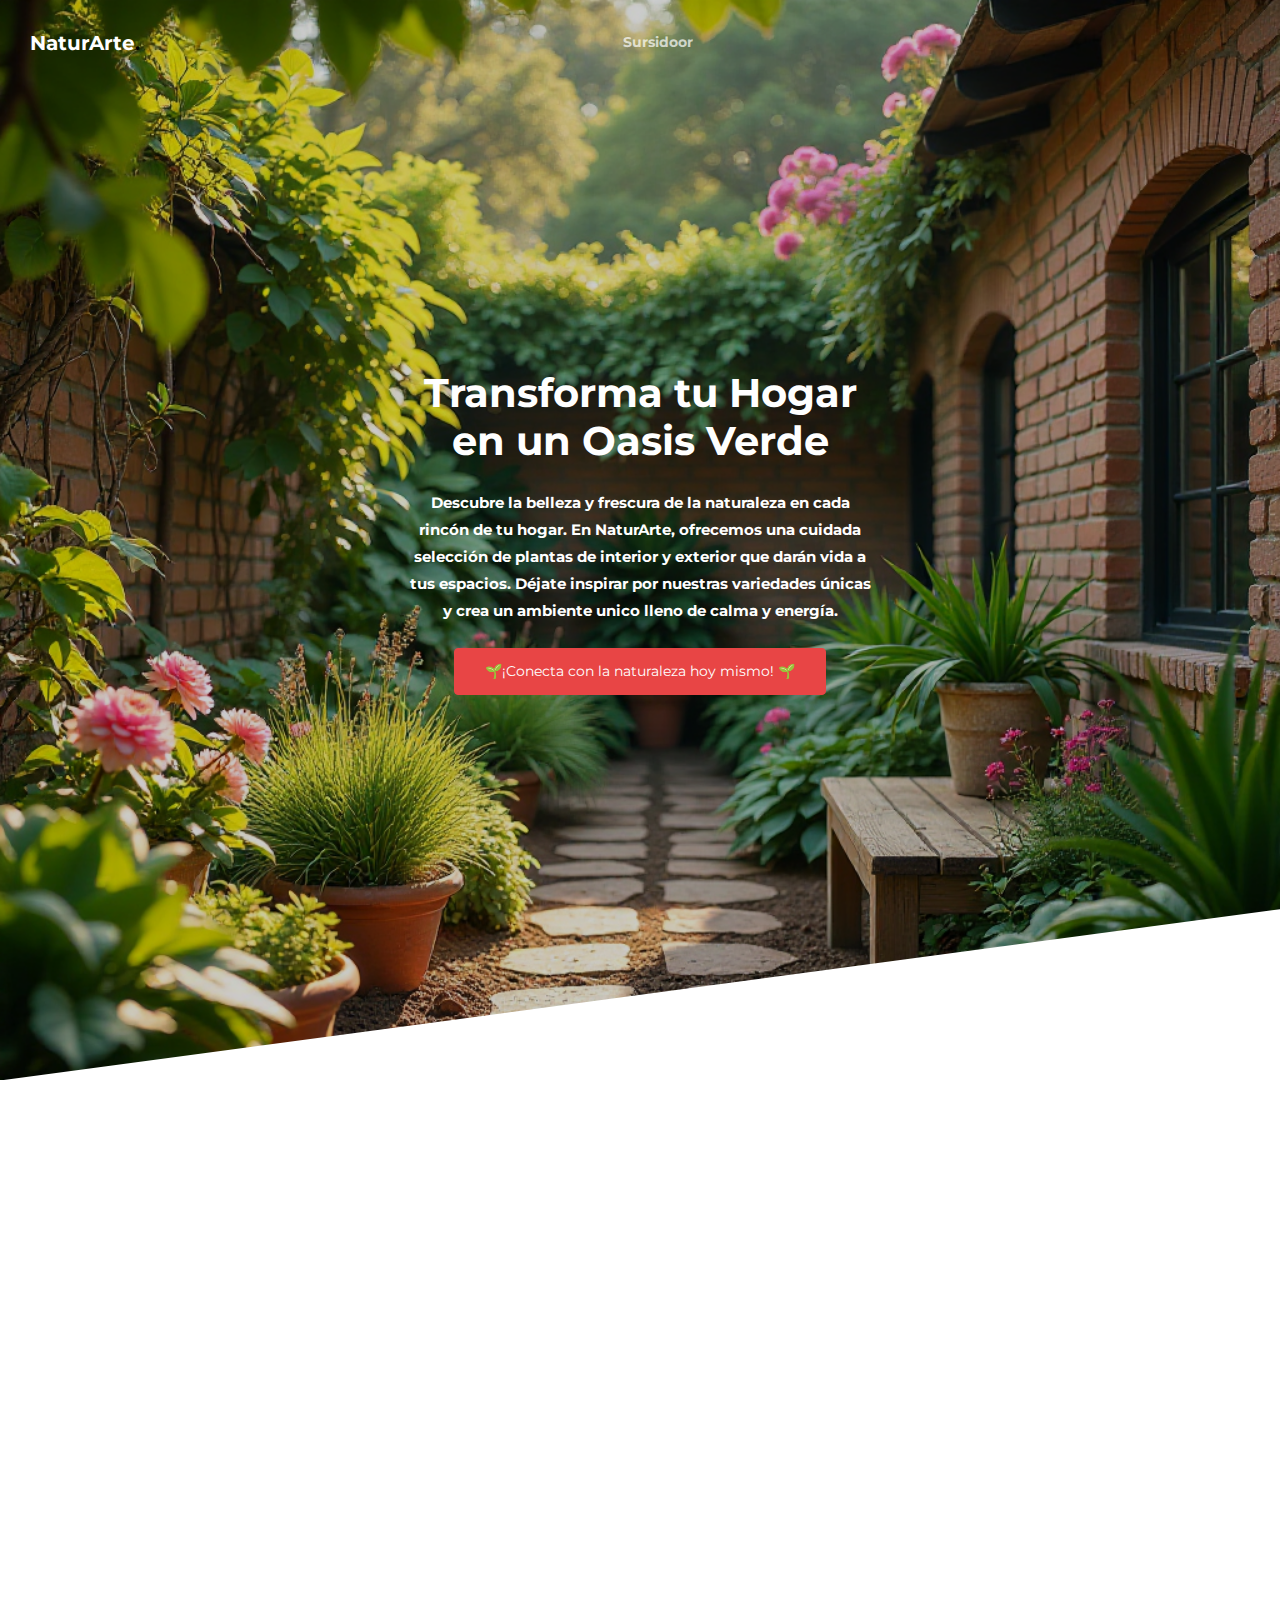
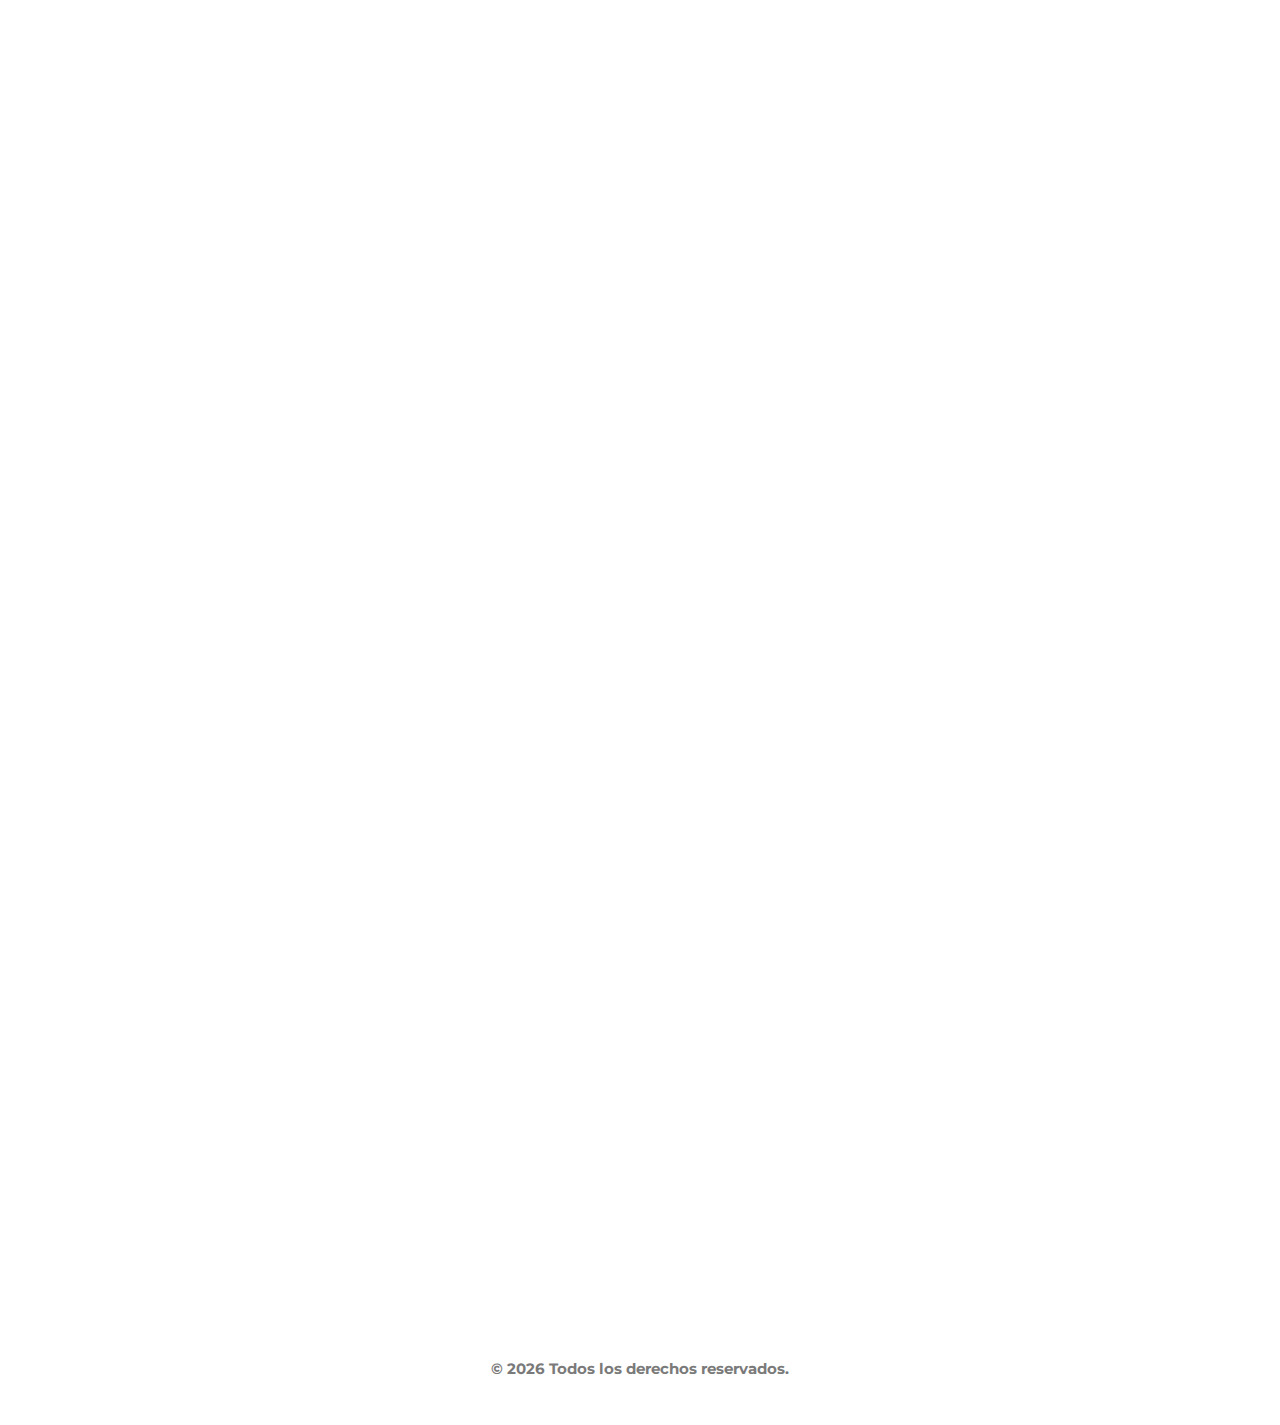
==== CreacionesVivi.html @ d924d2be "NSK" ====
<!-- /*
* Template Name: Append
* Template Author: Untree.co
* Tempalte URI: https://untree.co/
* License: https://creativecommons.org/licenses/by/3.0/
*/ -->
<!doctype html>
<html lang="en">
<head>
  <meta charset="utf-8">
  <meta name="viewport" content="width=device-width, initial-scale=1, shrink-to-fit=no">
  <meta name="author" content="Untree.co">
  <link rel="shortcut icon" href="favicon.png">

  <meta name="description" content="" />
  <meta name="keywords" content="bootstrap, bootstrap4" />


  <link href="https://fonts.googleapis.com/css2?family=Montserrat:wght@300;400;700&display=swap" rel="stylesheet">
  
  <link rel="stylesheet" href="css/bootstrap.min.css">
  <link rel="stylesheet" href="css/owl.carousel.min.css">
  <link rel="stylesheet" href="css/owl.theme.default.min.css">
  <link rel="stylesheet" href="fonts/icomoon/style.css">
  <link rel="stylesheet" href="fonts/feather/style.css">
  <link rel="stylesheet" href="fonts/flaticon/font/flaticon.css">
  <link rel="stylesheet" href="css/jquery.fancybox.min.css">
  <link rel="stylesheet" href="css/aos.css">
  <link rel="stylesheet" href="css/style.css">

  <title>NaturArte</title>
</head>
<body>


    <div class="site-mobile-menu site-navbar-target">
      <div class="site-mobile-menu-header">
        <div class="site-mobile-menu-close">
          <span class="icofont-close js-menu-toggle"></span>
        </div>
      </div>
      <div class="site-mobile-menu-body"></div>
    </div>
    
    <div class="container">


      <nav class="site-nav">
        <div class="logo">
          <a href="index.html" class="text-white">NaturArte<span class="text-black">.</span></a>
        </div>
        <div class="row align-items-center">
          
          
          <div class="col-12 col-sm-12 col-lg-12 site-navigation text-center">
            <ul class="js-clone-nav d-none d-lg-inline-block text-left site-menu">
              <li><a href="index.html">Sursidoor</a></li>
              <li class="has-children">
                
                
              </li>
              
              
            </ul>

            

            <a href="#" class="burger light ml-auto site-menu-toggle js-menu-toggle d-block d-lg-none" data-toggle="collapse" data-target="#main-navbar">
              <span></span>
            </a>

          </div>

        </div>  
      </nav> <!-- END nav -->

    </div> <!-- END container -->


    <div class="hero-slant overlay" data-stellar-background-ratio="0.5" style="background-image: url('/images/imgNA/02-jardin-exterior.png')">

      <div class="container">
        <div class="row align-items-center justify-content-center">
          <div class="col-lg-7 intro text-center">
            <h1 class="text-white font-weight-bold mb-4" data-aos="fade-up" data-aos-delay="0">Transforma tu Hogar en un Oasis Verde</h1>
            <p class="text-white mb-4" data-aos="fade-up" data-aos-delay="100">Descubre la belleza y frescura de la naturaleza en cada rincón de tu hogar. En NaturArte, ofrecemos una
            cuidada selección de plantas de interior y exterior que darán vida a tus espacios. Déjate inspirar por nuestras
            variedades únicas y crea un ambiente unico lleno de calma y energía.
            
              </p>
            <p data-aos="fade-up" data-aos-delay="200"><a href="./formulario.html" class="btn btn-primary">🌱¡Conecta con la naturaleza hoy mismo! 🌱</a></p>
            
          
          </div>
          
          
        </div>

        
      </div>

      <div class="slant" style="background-image: url('images/slant.svg');"></div>
    </div>

    <div class="site-section" id="portfolio-section">
      <div class="container">

        <div class="filters" data-aos="fade-up" data-aos-delay="100">
          <ul>
            <li class="active" data-filter="*">Todo</li>
            <li data-filter=".packaging">Elegancia Serena</li>
            <li data-filter=".mockup">Tropical Moderno</li>
            <li data-filter=".typography">Paraíso</li>
            <li data-filter=".photography">Oasis de Ensueño</li>
          </ul>
        </div>

        <div class="filters-content mb-5" data-aos="fade-up" data-aos-delay="200">
          <div class="row grid">
            <div class="isotope-card col-sm-4 all mockup">
              <a href="/images/imgNA/07-balcon.png" data-fancybox="gal">
                <img src="/images/imgNA/07-balcon.png" alt="Image" class="img-fluid">
                <div class="contents">
                  <h3>Disfruta de las vistas</h3>
                  <div class="cat"></div>
                </div>
              </a>
            </div>

            <div class="isotope-card col-sm-4 all mockup">
              <a href="/images/imgNA/08-balcon.png" data-fancybox="gal">
                <img src="/images/imgNA/08-balcon.png" alt="Image" class="img-fluid">
                <div class="contents">
                  <h3>Dale un toque diferente a tu fachada</h3>
                  <div class="cat"></div>
                </div>
              </a>
            </div>
            <div class="isotope-card col-sm-4 all mockup">
              <a href="/images/imgNA/08-balcon.png" data-fancybox="gal">
                <img src="/images/imgNA/04-balcon.png" alt="Image" class="img-fluid">
                <div class="contents">
                  <h3>NaturArte</h3>
                  <div class="cat">Mejora tus vistas</div>
                </div>
              </a>
            </div>
            <div class="isotope-card col-sm-4 all typography">
              <a href="/images/imgNA/10-balcon.png" data-fancybox="gal">
                <img src="/images/imgNA/09-cocina.png" alt="Image" class="img-fluid">
                <div class="contents">
                  <h3>House Design</h3>
                  <div class="cat">Paraíso</div>
                </div>
              </a>

            </div>                            
            <div class="isotope-card col-sm-4 all mockup">
              <a href="/images/imgNA/01-jardin-interior.PNG" data-fancybox="gal">
                <img src="/images/imgNA/01-jardin-interior.PNG" alt="Image" class="img-fluid">
                <div class="contents">
                  <h3>Vida y Armonia</h3>
                  <div class="cat">Tropical Moderno</div>
                </div>
              </a>
            </div>
            <div class="isotope-card col-sm-4 all packaging">
              <a href="/images/imgNA/05-baño.png" data-fancybox="gal">
                <img src="/images/imgNA/05-baño.png" alt="Image" class="img-fluid">
                <div class="contents">
                  <h3>Elegancia Serena</h3>
                  <div class="cat">Vida y Armonia</div>
                </div>
              </a>
            </div>
            <div class="isotope-card col-sm-4 all typography">
              <a href="/images/imgNA/06-baño.png" data-fancybox="gal">
                <img src="/images/imgNA/06-baño.png" alt="Image" class="img-fluid">
                <div class="contents">
                  <h3>Elegancia Serena</h3>
                  <div class="cat">Naturaleza y Energia</div>
                </div>
              </a>
            </div>
            <div class="isotope-card col-sm-4 all photography">
              <a href="/images/imgNA/jardin.png" data-fancybox="gal">
                <img src="/images/imgNA/jardin.png" alt="Image" class="img-fluid">
                <div class="contents">
                  <h3>House Design</h3>
                  <div class="cat">Oasis de Ensueño</div>
                </div>
              </a>
            </div>
            <div class="isotope-card col-sm-4 all photography">
              <a href="/images/imgNA/02-jardin-exterior.png" data-fancybox="gal">
                <img src="/images/imgNA/02-jardin-exterior.png" alt="Image" class="img-fluid">
                <div class="contents">
                  <h3>House Design</h3>
                  <div class="cat">Oasis de Ensueño</div>
                </div>
              </a>

            </div>

            <div class="isotope-card col-sm-4 all photography">
              <a href="/images/imgNA/03-jardin-exterior.png" data-fancybox="gal">
                <img src="/images/imgNA/03-jardin-exterior.png" alt="Image" class="img-fluid">
                <div class="contents">
                  <h3>House Design</h3>
                  <div class="cat">Oasis de Ensueño</div>
                </div>
              </a>

            </div>
            <div class="isotope-card col-sm-4 all photography">
              <a href="/images/imgNA/10-balcon.png" data-fancybox="gal">
                <img src="/images/imgNA/10-balcon.png" alt="Image" class="img-fluid">
                <div class="contents">
                  <h3>House Design</h3>
                  <div class="cat">Oasis de Ensueño</div>
                </div>
              </a>

            </div>

          </div>
        </div>
      </div>
    </div>
    <!-- .untrtee_co-section -->
        

    
    
<div class="row justify-content-center text-center copyright">
  <div class="col-md-8">
    <p>&copy;
      <script>document.write(new Date().getFullYear());</script> Todos los derechos reservados.
    </p>
    <br>
  </div>
</div>

</div>
</div>
</div>


<div id="overlayer"></div>
<div class="loader">
  <div class="spinner-border" role="status">
    <span class="sr-only">SURSIDOOR</span>
  </div>
</div>

<script src="js/jquery-3.5.1.min.js"></script>
<script src="js/jquery-migrate-3.0.0.min.js"></script>
<script src="js/popper.min.js"></script>
<script src="js/bootstrap.min.js"></script>
<script src="js/owl.carousel.min.js"></script>
<script src="js/aos.js"></script>
<script src="js/imagesloaded.pkgd.js"></script>
<script src="js/isotope.pkgd.min.js"></script>
<script src="js/jquery.animateNumber.min.js"></script>
<script src="js/jquery.stellar.min.js"></script>
<script src="js/jquery.waypoints.min.js"></script>
<script src="js/jquery.fancybox.min.js"></script>
<script src="js/custom.js"></script>


</body>

</html>
---- fonts/icomoon/style.css ----
@font-face {
  font-family: 'icomoon';
  src:  url('fonts/icomoon.eot?10si43');
  src:  url('fonts/icomoon.eot?10si43#iefix') format('embedded-opentype'),
    url('fonts/icomoon.ttf?10si43') format('truetype'),
    url('fonts/icomoon.woff?10si43') format('woff'),
    url('fonts/icomoon.svg?10si43#icomoon') format('svg');
  font-weight: normal;
  font-style: normal;
}

[class^="icon-"], [class*=" icon-"] {
  /* use !important to prevent issues with browser extensions that change fonts */
  font-family: 'icomoon' !important;
  speak: none;
  font-style: normal;
  font-weight: normal;
  font-variant: normal;
  text-transform: none;
  line-height: 1;

  /* Better Font Rendering =========== */
  -webkit-font-smoothing: antialiased;
  -moz-osx-font-smoothing: grayscale;
}

.icon-asterisk:before {
  content: "\f069";
}
.icon-plus:before {
  content: "\f067";
}
.icon-question:before {
  content: "\f128";
}
.icon-minus:before {
  content: "\f068";
}
.icon-glass:before {
  content: "\f000";
}
.icon-music:before {
  content: "\f001";
}
.icon-search:before {
  content: "\f002";
}
.icon-envelope-o:before {
  content: "\f003";
}
.icon-heart:before {
  content: "\f004";
}
.icon-star:before {
  content: "\f005";
}
.icon-star-o:before {
  content: "\f006";
}
.icon-user:before {
  content: "\f007";
}
.icon-film:before {
  content: "\f008";
}
.icon-th-large:before {
  content: "\f009";
}
.icon-th:before {
  content: "\f00a";
}
.icon-th-list:before {
  content: "\f00b";
}
.icon-check:before {
  content: "\f00c";
}
.icon-close:before {
  content: "\f00d";
}
.icon-remove:before {
  content: "\f00d";
}
.icon-times:before {
  content: "\f00d";
}
.icon-search-plus:before {
  content: "\f00e";
}
.icon-search-minus:before {
  content: "\f010";
}
.icon-power-off:before {
  content: "\f011";
}
.icon-signal:before {
  content: "\f012";
}
.icon-cog:before {
  content: "\f013";
}
.icon-gear:before {
  content: "\f013";
}
.icon-trash-o:before {
  content: "\f014";
}
.icon-home:before {
  content: "\f015";
}
.icon-file-o:before {
  content: "\f016";
}
.icon-clock-o:before {
  content: "\f017";
}
.icon-road:before {
  content: "\f018";
}
.icon-download:before {
  content: "\f019";
}
.icon-arrow-circle-o-down:before {
  content: "\f01a";
}
.icon-arrow-circle-o-up:before {
  content: "\f01b";
}
.icon-inbox:before {
  content: "\f01c";
}
.icon-play-circle-o:before {
  content: "\f01d";
}
.icon-repeat:before {
  content: "\f01e";
}
.icon-rotate-right:before {
  content: "\f01e";
}
.icon-refresh:before {
  content: "\f021";
}
.icon-list-alt:before {
  content: "\f022";
}
.icon-lock:before {
  content: "\f023";
}
.icon-flag:before {
  content: "\f024";
}
.icon-headphones:before {
  content: "\f025";
}
.icon-volume-off:before {
  content: "\f026";
}
.icon-volume-down:before {
  content: "\f027";
}
.icon-volume-up:before {
  content: "\f028";
}
.icon-qrcode:before {
  content: "\f029";
}
.icon-barcode:before {
  content: "\f02a";
}
.icon-tag:before {
  content: "\f02b";
}
.icon-tags:before {
  content: "\f02c";
}
.icon-book:before {
  content: "\f02d";
}
.icon-bookmark:before {
  content: "\f02e";
}
.icon-print:before {
  content: "\f02f";
}
.icon-camera:before {
  content: "\f030";
}
.icon-font:before {
  content: "\f031";
}
.icon-bold:before {
  content: "\f032";
}
.icon-italic:before {
  content: "\f033";
}
.icon-text-height:before {
  content: "\f034";
}
.icon-text-width:before {
  content: "\f035";
}
.icon-align-left:before {
  content: "\f036";
}
.icon-align-center:before {
  content: "\f037";
}
.icon-align-right:before {
  content: "\f038";
}
.icon-align-justify:before {
  content: "\f039";
}
.icon-list:before {
  content: "\f03a";
}
.icon-dedent:before {
  content: "\f03b";
}
.icon-outdent:before {
  content: "\f03b";
}
.icon-indent:before {
  content: "\f03c";
}
.icon-video-camera:before {
  content: "\f03d";
}
.icon-image:before {
  content: "\f03e";
}
.icon-photo:before {
  content: "\f03e";
}
.icon-picture-o:before {
  content: "\f03e";
}
.icon-pencil:before {
  content: "\f040";
}
.icon-map-marker:before {
  content: "\f041";
}
.icon-adjust:before {
  content: "\f042";
}
.icon-tint:before {
  content: "\f043";
}
.icon-edit:before {
  content: "\f044";
}
.icon-pencil-square-o:before {
  content: "\f044";
}
.icon-share-square-o:before {
  content: "\f045";
}
.icon-check-square-o:before {
  content: "\f046";
}
.icon-arrows:before {
  content: "\f047";
}
.icon-step-backward:before {
  content: "\f048";
}
.icon-fast-backward:before {
  content: "\f049";
}
.icon-backward:before {
  content: "\f04a";
}
.icon-play:before {
  content: "\f04b";
}
.icon-pause:before {
  content: "\f04c";
}
.icon-stop:before {
  content: "\f04d";
}
.icon-forward:before {
  content: "\f04e";
}
.icon-fast-forward:before {
  content: "\f050";
}
.icon-step-forward:before {
  content: "\f051";
}
.icon-eject:before {
  content: "\f052";
}
.icon-chevron-left:before {
  content: "\f053";
}
.icon-chevron-right:before {
  content: "\f054";
}
.icon-plus-circle:before {
  content: "\f055";
}
.icon-minus-circle:before {
  content: "\f056";
}
.icon-times-circle:before {
  content: "\f057";
}
.icon-check-circle:before {
  content: "\f058";
}
.icon-question-circle:before {
  content: "\f059";
}
.icon-info-circle:before {
  content: "\f05a";
}
.icon-crosshairs:before {
  content: "\f05b";
}
.icon-times-circle-o:before {
  content: "\f05c";
}
.icon-check-circle-o:before {
  content: "\f05d";
}
.icon-ban:before {
  content: "\f05e";
}
.icon-arrow-left:before {
  content: "\f060";
}
.icon-arrow-right:before {
  content: "\f061";
}
.icon-arrow-up:before {
  content: "\f062";
}
.icon-arrow-down:before {
  content: "\f063";
}
.icon-mail-forward:before {
  content: "\f064";
}
.icon-share:before {
  content: "\f064";
}
.icon-expand:before {
  content: "\f065";
}
.icon-compress:before {
  content: "\f066";
}
.icon-exclamation-circle:before {
  content: "\f06a";
}
.icon-gift:before {
  content: "\f06b";
}
.icon-leaf:before {
  content: "\f06c";
}
.icon-fire:before {
  content: "\f06d";
}
.icon-eye:before {
  content: "\f06e";
}
.icon-eye-slash:before {
  content: "\f070";
}
.icon-exclamation-triangle:before {
  content: "\f071";
}
.icon-warning:before {
  content: "\f071";
}
.icon-plane:before {
  content: "\f072";
}
.icon-calendar:before {
  content: "\f073";
}
.icon-random:before {
  content: "\f074";
}
.icon-comment:before {
  content: "\f075";
}
.icon-magnet:before {
  content: "\f076";
}
.icon-chevron-up:before {
  content: "\f077";
}
.icon-chevron-down:before {
  content: "\f078";
}
.icon-retweet:before {
  content: "\f079";
}
.icon-shopping-cart:before {
  content: "\f07a";
}
.icon-folder:before {
  content: "\f07b";
}
.icon-folder-open:before {
  content: "\f07c";
}
.icon-arrows-v:before {
  content: "\f07d";
}
.icon-arrows-h:before {
  content: "\f07e";
}
.icon-bar-chart:before {
  content: "\f080";
}
.icon-bar-chart-o:before {
  content: "\f080";
}
.icon-twitter-square:before {
  content: "\f081";
}
.icon-facebook-square:before {
  content: "\f082";
}
.icon-camera-retro:before {
  content: "\f083";
}
.icon-key:before {
  content: "\f084";
}
.icon-cogs:before {
  content: "\f085";
}
.icon-gears:before {
  content: "\f085";
}
.icon-comments:before {
  content: "\f086";
}
.icon-thumbs-o-up:before {
  content: "\f087";
}
.icon-thumbs-o-down:before {
  content: "\f088";
}
.icon-star-half:before {
  content: "\f089";
}
.icon-heart-o:before {
  content: "\f08a";
}
.icon-sign-out:before {
  content: "\f08b";
}
.icon-linkedin-square:before {
  content: "\f08c";
}
.icon-thumb-tack:before {
  content: "\f08d";
}
.icon-external-link:before {
  content: "\f08e";
}
.icon-sign-in:before {
  content: "\f090";
}
.icon-trophy:before {
  content: "\f091";
}
.icon-github-square:before {
  content: "\f092";
}
.icon-upload:before {
  content: "\f093";
}
.icon-lemon-o:before {
  content: "\f094";
}
.icon-phone:before {
  content: "\f095";
}
.icon-square-o:before {
  content: "\f096";
}
.icon-bookmark-o:before {
  content: "\f097";
}
.icon-phone-square:before {
  content: "\f098";
}
.icon-twitter:before {
  content: "\f099";
}
.icon-facebook:before {
  content: "\f09a";
}
.icon-facebook-f:before {
  content: "\f09a";
}
.icon-github:before {
  content: "\f09b";
}
.icon-unlock:before {
  content: "\f09c";
}
.icon-credit-card:before {
  content: "\f09d";
}
.icon-feed:before {
  content: "\f09e";
}
.icon-rss:before {
  content: "\f09e";
}
.icon-hdd-o:before {
  content: "\f0a0";
}
.icon-bullhorn:before {
  content: "\f0a1";
}
.icon-bell-o:before {
  content: "\f0a2";
}
.icon-certificate:before {
  content: "\f0a3";
}
.icon-hand-o-right:before {
  content: "\f0a4";
}
.icon-hand-o-left:before {
  content: "\f0a5";
}
.icon-hand-o-up:before {
  content: "\f0a6";
}
.icon-hand-o-down:before {
  content: "\f0a7";
}
.icon-arrow-circle-left:before {
  content: "\f0a8";
}
.icon-arrow-circle-right:before {
  content: "\f0a9";
}
.icon-arrow-circle-up:before {
  content: "\f0aa";
}
.icon-arrow-circle-down:before {
  content: "\f0ab";
}
.icon-globe:before {
  content: "\f0ac";
}
.icon-wrench:before {
  content: "\f0ad";
}
.icon-tasks:before {
  content: "\f0ae";
}
.icon-filter:before {
  content: "\f0b0";
}
.icon-briefcase:before {
  content: "\f0b1";
}
.icon-arrows-alt:before {
  content: "\f0b2";
}
.icon-group:before {
  content: "\f0c0";
}
.icon-users:before {
  content: "\f0c0";
}
.icon-chain:before {
  content: "\f0c1";
}
.icon-link:before {
  content: "\f0c1";
}
.icon-cloud:before {
  content: "\f0c2";
}
.icon-flask:before {
  content: "\f0c3";
}
.icon-cut:before {
  content: "\f0c4";
}
.icon-scissors:before {
  content: "\f0c4";
}
.icon-copy:before {
  content: "\f0c5";
}
.icon-files-o:before {
  content: "\f0c5";
}
.icon-paperclip:before {
  content: "\f0c6";
}
.icon-floppy-o:before {
  content: "\f0c7";
}
.icon-save:before {
  content: "\f0c7";
}
.icon-square:before {
  content: "\f0c8";
}
.icon-bars:before {
  content: "\f0c9";
}
.icon-navicon:before {
  content: "\f0c9";
}
.icon-reorder:before {
  content: "\f0c9";
}
.icon-list-ul:before {
  content: "\f0ca";
}
.icon-list-ol:before {
  content: "\f0cb";
}
.icon-strikethrough:before {
  content: "\f0cc";
}
.icon-underline:before {
  content: "\f0cd";
}
.icon-table:before {
  content: "\f0ce";
}
.icon-magic:before {
  content: "\f0d0";
}
.icon-truck:before {
  content: "\f0d1";
}
.icon-pinterest:before {
  content: "\f0d2";
}
.icon-pinterest-square:before {
  content: "\f0d3";
}
.icon-google-plus-square:before {
  content: "\f0d4";
}
.icon-google-plus:before {
  content: "\f0d5";
}
.icon-money:before {
  content: "\f0d6";
}
.icon-caret-down:before {
  content: "\f0d7";
}
.icon-caret-up:before {
  content: "\f0d8";
}
.icon-caret-left:before {
  content: "\f0d9";
}
.icon-caret-right:before {
  content: "\f0da";
}
.icon-columns:before {
  content: "\f0db";
}
.icon-sort:before {
  content: "\f0dc";
}
.icon-unsorted:before {
  content: "\f0dc";
}
.icon-sort-desc:before {
  content: "\f0dd";
}
.icon-sort-down:before {
  content: "\f0dd";
}
.icon-sort-asc:before {
  content: "\f0de";
}
.icon-sort-up:before {
  content: "\f0de";
}
.icon-envelope:before {
  content: "\f0e0";
}
.icon-linkedin:before {
  content: "\f0e1";
}
.icon-rotate-left:before {
  content: "\f0e2";
}
.icon-undo:before {
  content: "\f0e2";
}
.icon-gavel:before {
  content: "\f0e3";
}
.icon-legal:before {
  content: "\f0e3";
}
.icon-dashboard:before {
  content: "\f0e4";
}
.icon-tachometer:before {
  content: "\f0e4";
}
.icon-comment-o:before {
  content: "\f0e5";
}
.icon-comments-o:before {
  content: "\f0e6";
}
.icon-bolt:before {
  content: "\f0e7";
}
.icon-flash:before {
  content: "\f0e7";
}
.icon-sitemap:before {
  content: "\f0e8";
}
.icon-umbrella:before {
  content: "\f0e9";
}
.icon-clipboard:before {
  content: "\f0ea";
}
.icon-paste:before {
  content: "\f0ea";
}
.icon-lightbulb-o:before {
  content: "\f0eb";
}
.icon-exchange:before {
  content: "\f0ec";
}
.icon-cloud-download:before {
  content: "\f0ed";
}
.icon-cloud-upload:before {
  content: "\f0ee";
}
.icon-user-md:before {
  content: "\f0f0";
}
.icon-stethoscope:before {
  content: "\f0f1";
}
.icon-suitcase:before {
  content: "\f0f2";
}
.icon-bell:before {
  content: "\f0f3";
}
.icon-coffee:before {
  content: "\f0f4";
}
.icon-cutlery:before {
  content: "\f0f5";
}
.icon-file-text-o:before {
  content: "\f0f6";
}
.icon-building-o:before {
  content: "\f0f7";
}
.icon-hospital-o:before {
  content: "\f0f8";
}
.icon-ambulance:before {
  content: "\f0f9";
}
.icon-medkit:before {
  content: "\f0fa";
}
.icon-fighter-jet:before {
  content: "\f0fb";
}
.icon-beer:before {
  content: "\f0fc";
}
.icon-h-square:before {
  content: "\f0fd";
}
.icon-plus-square:before {
  content: "\f0fe";
}
.icon-angle-double-left:before {
  content: "\f100";
}
.icon-angle-double-right:before {
  content: "\f101";
}
.icon-angle-double-up:before {
  content: "\f102";
}
.icon-angle-double-down:before {
  content: "\f103";
}
.icon-angle-left:before {
  content: "\f104";
}
.icon-angle-right:before {
  content: "\f105";
}
.icon-angle-up:before {
  content: "\f106";
}
.icon-angle-down:before {
  content: "\f107";
}
.icon-desktop:before {
  content: "\f108";
}
.icon-laptop:before {
  content: "\f109";
}
.icon-tablet:before {
  content: "\f10a";
}
.icon-mobile:before {
  content: "\f10b";
}
.icon-mobile-phone:before {
  content: "\f10b";
}
.icon-circle-o:before {
  content: "\f10c";
}
.icon-quote-left:before {
  content: "\f10d";
}
.icon-quote-right:before {
  content: "\f10e";
}
.icon-spinner:before {
  content: "\f110";
}
.icon-circle:before {
  content: "\f111";
}
.icon-mail-reply:before {
  content: "\f112";
}
.icon-reply:before {
  content: "\f112";
}
.icon-github-alt:before {
  content: "\f113";
}
.icon-folder-o:before {
  content: "\f114";
}
.icon-folder-open-o:before {
  content: "\f115";
}
.icon-smile-o:before {
  content: "\f118";
}
.icon-frown-o:before {
  content: "\f119";
}
.icon-meh-o:before {
  content: "\f11a";
}
.icon-gamepad:before {
  content: "\f11b";
}
.icon-keyboard-o:before {
  content: "\f11c";
}
.icon-flag-o:before {
  content: "\f11d";
}
.icon-flag-checkered:before {
  content: "\f11e";
}
.icon-terminal:before {
  content: "\f120";
}
.icon-code:before {
  content: "\f121";
}
.icon-mail-reply-all:before {
  content: "\f122";
}
.icon-reply-all:before {
  content: "\f122";
}
.icon-star-half-empty:before {
  content: "\f123";
}
.icon-star-half-full:before {
  content: "\f123";
}
.icon-star-half-o:before {
  content: "\f123";
}
.icon-location-arrow:before {
  content: "\f124";
}
.icon-crop:before {
  content: "\f125";
}
.icon-code-fork:before {
  content: "\f126";
}
.icon-chain-broken:before {
  content: "\f127";
}
.icon-unlink:before {
  content: "\f127";
}
.icon-info:before {
  content: "\f129";
}
.icon-exclamation:before {
  content: "\f12a";
}
.icon-superscript:before {
  content: "\f12b";
}
.icon-subscript:before {
  content: "\f12c";
}
.icon-eraser:before {
  content: "\f12d";
}
.icon-puzzle-piece:before {
  content: "\f12e";
}
.icon-microphone:before {
  content: "\f130";
}
.icon-microphone-slash:before {
  content: "\f131";
}
.icon-shield:before {
  content: "\f132";
}
.icon-calendar-o:before {
  content: "\f133";
}
.icon-fire-extinguisher:before {
  content: "\f134";
}
.icon-rocket:before {
  content: "\f135";
}
.icon-maxcdn:before {
  content: "\f136";
}
.icon-chevron-circle-left:before {
  content: "\f137";
}
.icon-chevron-circle-right:before {
  content: "\f138";
}
.icon-chevron-circle-up:before {
  content: "\f139";
}
.icon-chevron-circle-down:before {
  content: "\f13a";
}
.icon-html5:before {
  content: "\f13b";
}
.icon-css3:before {
  content: "\f13c";
}
.icon-anchor:before {
  content: "\f13d";
}
.icon-unlock-alt:before {
  content: "\f13e";
}
.icon-bullseye:before {
  content: "\f140";
}
.icon-ellipsis-h:before {
  content: "\f141";
}
.icon-ellipsis-v:before {
  content: "\f142";
}
.icon-rss-square:before {
  content: "\f143";
}
.icon-play-circle:before {
  content: "\f144";
}
.icon-ticket:before {
  content: "\f145";
}
.icon-minus-square:before {
  content: "\f146";
}
.icon-minus-square-o:before {
  content: "\f147";
}
.icon-level-up:before {
  content: "\f148";
}
.icon-level-down:before {
  content: "\f149";
}
.icon-check-square:before {
  content: "\f14a";
}
.icon-pencil-square:before {
  content: "\f14b";
}
.icon-external-link-square:before {
  content: "\f14c";
}
.icon-share-square:before {
  content: "\f14d";
}
.icon-compass:before {
  content: "\f14e";
}
.icon-caret-square-o-down:before {
  content: "\f150";
}
.icon-toggle-down:before {
  content: "\f150";
}
.icon-caret-square-o-up:before {
  content: "\f151";
}
.icon-toggle-up:before {
  content: "\f151";
}
.icon-caret-square-o-right:before {
  content: "\f152";
}
.icon-toggle-right:before {
  content: "\f152";
}
.icon-eur:before {
  content: "\f153";
}
.icon-euro:before {
  content: "\f153";
}
.icon-gbp:before {
  content: "\f154";
}
.icon-dollar:before {
  content: "\f155";
}
.icon-usd:before {
  content: "\f155";
}
.icon-inr:before {
  content: "\f156";
}
.icon-rupee:before {
  content: "\f156";
}
.icon-cny:before {
  content: "\f157";
}
.icon-jpy:before {
  content: "\f157";
}
.icon-rmb:before {
  content: "\f157";
}
.icon-yen:before {
  content: "\f157";
}
.icon-rouble:before {
  content: "\f158";
}
.icon-rub:before {
  content: "\f158";
}
.icon-ruble:before {
  content: "\f158";
}
.icon-krw:before {
  content: "\f159";
}
.icon-won:before {
  content: "\f159";
}
.icon-bitcoin:before {
  content: "\f15a";
}
.icon-btc:before {
  content: "\f15a";
}
.icon-file:before {
  content: "\f15b";
}
.icon-file-text:before {
  content: "\f15c";
}
.icon-sort-alpha-asc:before {
  content: "\f15d";
}
.icon-sort-alpha-desc:before {
  content: "\f15e";
}
.icon-sort-amount-asc:before {
  content: "\f160";
}
.icon-sort-amount-desc:before {
  content: "\f161";
}
.icon-sort-numeric-asc:before {
  content: "\f162";
}
.icon-sort-numeric-desc:before {
  content: "\f163";
}
.icon-thumbs-up:before {
  content: "\f164";
}
.icon-thumbs-down:before {
  content: "\f165";
}
.icon-youtube-square:before {
  content: "\f166";
}
.icon-youtube:before {
  content: "\f167";
}
.icon-xing:before {
  content: "\f168";
}
.icon-xing-square:before {
  content: "\f169";
}
.icon-youtube-play:before {
  content: "\f16a";
}
.icon-dropbox:before {
  content: "\f16b";
}
.icon-stack-overflow:before {
  content: "\f16c";
}
.icon-instagram:before {
  content: "\f16d";
}
.icon-flickr:before {
  content: "\f16e";
}
.icon-adn:before {
  content: "\f170";
}
.icon-bitbucket:before {
  content: "\f171";
}
.icon-bitbucket-square:before {
  content: "\f172";
}
.icon-tumblr:before {
  content: "\f173";
}
.icon-tumblr-square:before {
  content: "\f174";
}
.icon-long-arrow-down:before {
  content: "\f175";
}
.icon-long-arrow-up:before {
  content: "\f176";
}
.icon-long-arrow-left:before {
  content: "\f177";
}
.icon-long-arrow-right:before {
  content: "\f178";
}
.icon-apple:before {
  content: "\f179";
}
.icon-windows:before {
  content: "\f17a";
}
.icon-android:before {
  content: "\f17b";
}
.icon-linux:before {
  content: "\f17c";
}
.icon-dribbble:before {
  content: "\f17d";
}
.icon-skype:before {
  content: "\f17e";
}
.icon-foursquare:before {
  content: "\f180";
}
.icon-trello:before {
  content: "\f181";
}
.icon-female:before {
  content: "\f182";
}
.icon-male:before {
  content: "\f183";
}
.icon-gittip:before {
  content: "\f184";
}
.icon-gratipay:before {
  content: "\f184";
}
.icon-sun-o:before {
  content: "\f185";
}
.icon-moon-o:before {
  content: "\f186";
}
.icon-archive:before {
  content: "\f187";
}
.icon-bug:before {
  content: "\f188";
}
.icon-vk:before {
  content: "\f189";
}
.icon-weibo:before {
  content: "\f18a";
}
.icon-renren:before {
  content: "\f18b";
}
.icon-pagelines:before {
  content: "\f18c";
}
.icon-stack-exchange:before {
  content: "\f18d";
}
.icon-arrow-circle-o-right:before {
  content: "\f18e";
}
.icon-arrow-circle-o-left:before {
  content: "\f190";
}
.icon-caret-square-o-left:before {
  content: "\f191";
}
.icon-toggle-left:before {
  content: "\f191";
}
.icon-dot-circle-o:before {
  content: "\f192";
}
.icon-wheelchair:before {
  content: "\f193";
}
.icon-vimeo-square:before {
  content: "\f194";
}
.icon-try:before {
  content: "\f195";
}
.icon-turkish-lira:before {
  content: "\f195";
}
.icon-plus-square-o:before {
  content: "\f196";
}
.icon-space-shuttle:before {
  content: "\f197";
}
.icon-slack:before {
  content: "\f198";
}
.icon-envelope-square:before {
  content: "\f199";
}
.icon-wordpress:before {
  content: "\f19a";
}
.icon-openid:before {
  content: "\f19b";
}
.icon-bank:before {
  content: "\f19c";
}
.icon-institution:before {
  content: "\f19c";
}
.icon-university:before {
  content: "\f19c";
}
.icon-graduation-cap:before {
  content: "\f19d";
}
.icon-mortar-board:before {
  content: "\f19d";
}
.icon-yahoo:before {
  content: "\f19e";
}
.icon-google:before {
  content: "\f1a0";
}
.icon-reddit:before {
  content: "\f1a1";
}
.icon-reddit-square:before {
  content: "\f1a2";
}
.icon-stumbleupon-circle:before {
  content: "\f1a3";
}
.icon-stumbleupon:before {
  content: "\f1a4";
}
.icon-delicious:before {
  content: "\f1a5";
}
.icon-digg:before {
  content: "\f1a6";
}
.icon-pied-piper-pp:before {
  content: "\f1a7";
}
.icon-pied-piper-alt:before {
  content: "\f1a8";
}
.icon-drupal:before {
  content: "\f1a9";
}
.icon-joomla:before {
  content: "\f1aa";
}
.icon-language:before {
  content: "\f1ab";
}
.icon-fax:before {
  content: "\f1ac";
}
.icon-building:before {
  content: "\f1ad";
}
.icon-child:before {
  content: "\f1ae";
}
.icon-paw:before {
  content: "\f1b0";
}
.icon-spoon:before {
  content: "\f1b1";
}
.icon-cube:before {
  content: "\f1b2";
}
.icon-cubes:before {
  content: "\f1b3";
}
.icon-behance:before {
  content: "\f1b4";
}
.icon-behance-square:before {
  content: "\f1b5";
}
.icon-steam:before {
  content: "\f1b6";
}
.icon-steam-square:before {
  content: "\f1b7";
}
.icon-recycle:before {
  content: "\f1b8";
}
.icon-automobile:before {
  content: "\f1b9";
}
.icon-car:before {
  content: "\f1b9";
}
.icon-cab:before {
  content: "\f1ba";
}
.icon-taxi:before {
  content: "\f1ba";
}
.icon-tree:before {
  content: "\f1bb";
}
.icon-spotify:before {
  content: "\f1bc";
}
.icon-deviantart:before {
  content: "\f1bd";
}
.icon-soundcloud:before {
  content: "\f1be";
}
.icon-database:before {
  content: "\f1c0";
}
.icon-file-pdf-o:before {
  content: "\f1c1";
}
.icon-file-word-o:before {
  content: "\f1c2";
}
.icon-file-excel-o:before {
  content: "\f1c3";
}
.icon-file-powerpoint-o:before {
  content: "\f1c4";
}
.icon-file-image-o:before {
  content: "\f1c5";
}
.icon-file-photo-o:before {
  content: "\f1c5";
}
.icon-file-picture-o:before {
  content: "\f1c5";
}
.icon-file-archive-o:before {
  content: "\f1c6";
}
.icon-file-zip-o:before {
  content: "\f1c6";
}
.icon-file-audio-o:before {
  content: "\f1c7";
}
.icon-file-sound-o:before {
  content: "\f1c7";
}
.icon-file-movie-o:before {
  content: "\f1c8";
}
.icon-file-video-o:before {
  content: "\f1c8";
}
.icon-file-code-o:before {
  content: "\f1c9";
}
.icon-vine:before {
  content: "\f1ca";
}
.icon-codepen:before {
  content: "\f1cb";
}
.icon-jsfiddle:before {
  content: "\f1cc";
}
.icon-life-bouy:before {
  content: "\f1cd";
}
.icon-life-buoy:before {
  content: "\f1cd";
}
.icon-life-ring:before {
  content: "\f1cd";
}
.icon-life-saver:before {
  content: "\f1cd";
}
.icon-support:before {
  content: "\f1cd";
}
.icon-circle-o-notch:before {
  content: "\f1ce";
}
.icon-ra:before {
  content: "\f1d0";
}
.icon-rebel:before {
  content: "\f1d0";
}
.icon-resistance:before {
  content: "\f1d0";
}
.icon-empire:before {
  content: "\f1d1";
}
.icon-ge:before {
  content: "\f1d1";
}
.icon-git-square:before {
  content: "\f1d2";
}
.icon-git:before {
  content: "\f1d3";
}
.icon-hacker-news:before {
  content: "\f1d4";
}
.icon-y-combinator-square:before {
  content: "\f1d4";
}
.icon-yc-square:before {
  content: "\f1d4";
}
.icon-tencent-weibo:before {
  content: "\f1d5";
}
.icon-qq:before {
  content: "\f1d6";
}
.icon-wechat:before {
  content: "\f1d7";
}
.icon-weixin:before {
  content: "\f1d7";
}
.icon-paper-plane:before {
  content: "\f1d8";
}
.icon-send:before {
  content: "\f1d8";
}
.icon-paper-plane-o:before {
  content: "\f1d9";
}
.icon-send-o:before {
  content: "\f1d9";
}
.icon-history:before {
  content: "\f1da";
}
.icon-circle-thin:before {
  content: "\f1db";
}
.icon-header:before {
  content: "\f1dc";
}
.icon-paragraph:before {
  content: "\f1dd";
}
.icon-sliders:before {
  content: "\f1de";
}
.icon-share-alt:before {
  content: "\f1e0";
}
.icon-share-alt-square:before {
  content: "\f1e1";
}
.icon-bomb:before {
  content: "\f1e2";
}
.icon-futbol-o:before {
  content: "\f1e3";
}
.icon-soccer-ball-o:before {
  content: "\f1e3";
}
.icon-tty:before {
  content: "\f1e4";
}
.icon-binoculars:before {
  content: "\f1e5";
}
.icon-plug:before {
  content: "\f1e6";
}
.icon-slideshare:before {
  content: "\f1e7";
}
.icon-twitch:before {
  content: "\f1e8";
}
.icon-yelp:before {
  content: "\f1e9";
}
.icon-newspaper-o:before {
  content: "\f1ea";
}
.icon-wifi:before {
  content: "\f1eb";
}
.icon-calculator:before {
  content: "\f1ec";
}
.icon-paypal:before {
  content: "\f1ed";
}
.icon-google-wallet:before {
  content: "\f1ee";
}
.icon-cc-visa:before {
  content: "\f1f0";
}
.icon-cc-mastercard:before {
  content: "\f1f1";
}
.icon-cc-discover:before {
  content: "\f1f2";
}
.icon-cc-amex:before {
  content: "\f1f3";
}
.icon-cc-paypal:before {
  content: "\f1f4";
}
.icon-cc-stripe:before {
  content: "\f1f5";
}
.icon-bell-slash:before {
  content: "\f1f6";
}
.icon-bell-slash-o:before {
  content: "\f1f7";
}
.icon-trash:before {
  content: "\f1f8";
}
.icon-copyright:before {
  content: "\f1f9";
}
.icon-at:before {
  content: "\f1fa";
}
.icon-eyedropper:before {
  content: "\f1fb";
}
.icon-paint-brush:before {
  content: "\f1fc";
}
.icon-birthday-cake:before {
  content: "\f1fd";
}
.icon-area-chart:before {
  content: "\f1fe";
}
.icon-pie-chart:before {
  content: "\f200";
}
.icon-line-chart:before {
  content: "\f201";
}
.icon-lastfm:before {
  content: "\f202";
}
.icon-lastfm-square:before {
  content: "\f203";
}
.icon-toggle-off:before {
  content: "\f204";
}
.icon-toggle-on:before {
  content: "\f205";
}
.icon-bicycle:before {
  content: "\f206";
}
.icon-bus:before {
  content: "\f207";
}
.icon-ioxhost:before {
  content: "\f208";
}
.icon-angellist:before {
  content: "\f209";
}
.icon-cc:before {
  content: "\f20a";
}
.icon-ils:before {
  content: "\f20b";
}
.icon-shekel:before {
  content: "\f20b";
}
.icon-sheqel:before {
  content: "\f20b";
}
.icon-meanpath:before {
  content: "\f20c";
}
.icon-buysellads:before {
  content: "\f20d";
}
.icon-connectdevelop:before {
  content: "\f20e";
}
.icon-dashcube:before {
  content: "\f210";
}
.icon-forumbee:before {
  content: "\f211";
}
.icon-leanpub:before {
  content: "\f212";
}
.icon-sellsy:before {
  content: "\f213";
}
.icon-shirtsinbulk:before {
  content: "\f214";
}
.icon-simplybuilt:before {
  content: "\f215";
}
.icon-skyatlas:before {
  content: "\f216";
}
.icon-cart-plus:before {
  content: "\f217";
}
.icon-cart-arrow-down:before {
  content: "\f218";
}
.icon-diamond:before {
  content: "\f219";
}
.icon-ship:before {
  content: "\f21a";
}
.icon-user-secret:before {
  content: "\f21b";
}
.icon-motorcycle:before {
  content: "\f21c";
}
.icon-street-view:before {
  content: "\f21d";
}
.icon-heartbeat:before {
  content: "\f21e";
}
.icon-venus:before {
  content: "\f221";
}
.icon-mars:before {
  content: "\f222";
}
.icon-mercury:before {
  content: "\f223";
}
.icon-intersex:before {
  content: "\f224";
}
.icon-transgender:before {
  content: "\f224";
}
.icon-transgender-alt:before {
  content: "\f225";
}
.icon-venus-double:before {
  content: "\f226";
}
.icon-mars-double:before {
  content: "\f227";
}
.icon-venus-mars:before {
  content: "\f228";
}
.icon-mars-stroke:before {
  content: "\f229";
}
.icon-mars-stroke-v:before {
  content: "\f22a";
}
.icon-mars-stroke-h:before {
  content: "\f22b";
}
.icon-neuter:before {
  content: "\f22c";
}
.icon-genderless:before {
  content: "\f22d";
}
.icon-facebook-official:before {
  content: "\f230";
}
.icon-pinterest-p:before {
  content: "\f231";
}
.icon-whatsapp:before {
  content: "\f232";
}
.icon-server:before {
  content: "\f233";
}
.icon-user-plus:before {
  content: "\f234";
}
.icon-user-times:before {
  content: "\f235";
}
.icon-bed:before {
  content: "\f236";
}
.icon-hotel:before {
  content: "\f236";
}
.icon-viacoin:before {
  content: "\f237";
}
.icon-train:before {
  content: "\f238";
}
.icon-subway:before {
  content: "\f239";
}
.icon-medium:before {
  content: "\f23a";
}
.icon-y-combinator:before {
  content: "\f23b";
}
.icon-yc:before {
  content: "\f23b";
}
.icon-optin-monster:before {
  content: "\f23c";
}
.icon-opencart:before {
  content: "\f23d";
}
.icon-expeditedssl:before {
  content: "\f23e";
}
.icon-battery:before {
  content: "\f240";
}
.icon-battery-4:before {
  content: "\f240";
}
.icon-battery-full:before {
  content: "\f240";
}
.icon-battery-3:before {
  content: "\f241";
}
.icon-battery-three-quarters:before {
  content: "\f241";
}
.icon-battery-2:before {
  content: "\f242";
}
.icon-battery-half:before {
  content: "\f242";
}
.icon-battery-1:before {
  content: "\f243";
}
.icon-battery-quarter:before {
  content: "\f243";
}
.icon-battery-0:before {
  content: "\f244";
}
.icon-battery-empty:before {
  content: "\f244";
}
.icon-mouse-pointer:before {
  content: "\f245";
}
.icon-i-cursor:before {
  content: "\f246";
}
.icon-object-group:before {
  content: "\f247";
}
.icon-object-ungroup:before {
  content: "\f248";
}
.icon-sticky-note:before {
  content: "\f249";
}
.icon-sticky-note-o:before {
  content: "\f24a";
}
.icon-cc-jcb:before {
  content: "\f24b";
}
.icon-cc-diners-club:before {
  content: "\f24c";
}
.icon-clone:before {
  content: "\f24d";
}
.icon-balance-scale:before {
  content: "\f24e";
}
.icon-hourglass-o:before {
  content: "\f250";
}
.icon-hourglass-1:before {
  content: "\f251";
}
.icon-hourglass-start:before {
  content: "\f251";
}
.icon-hourglass-2:before {
  content: "\f252";
}
.icon-hourglass-half:before {
  content: "\f252";
}
.icon-hourglass-3:before {
  content: "\f253";
}
.icon-hourglass-end:before {
  content: "\f253";
}
.icon-hourglass:before {
  content: "\f254";
}
.icon-hand-grab-o:before {
  content: "\f255";
}
.icon-hand-rock-o:before {
  content: "\f255";
}
.icon-hand-paper-o:before {
  content: "\f256";
}
.icon-hand-stop-o:before {
  content: "\f256";
}
.icon-hand-scissors-o:before {
  content: "\f257";
}
.icon-hand-lizard-o:before {
  content: "\f258";
}
.icon-hand-spock-o:before {
  content: "\f259";
}
.icon-hand-pointer-o:before {
  content: "\f25a";
}
.icon-hand-peace-o:before {
  content: "\f25b";
}
.icon-trademark:before {
  content: "\f25c";
}
.icon-registered:before {
  content: "\f25d";
}
.icon-creative-commons:before {
  content: "\f25e";
}
.icon-gg:before {
  content: "\f260";
}
.icon-gg-circle:before {
  content: "\f261";
}
.icon-tripadvisor:before {
  content: "\f262";
}
.icon-odnoklassniki:before {
  content: "\f263";
}
.icon-odnoklassniki-square:before {
  content: "\f264";
}
.icon-get-pocket:before {
  content: "\f265";
}
.icon-wikipedia-w:before {
  content: "\f266";
}
.icon-safari:before {
  content: "\f267";
}
.icon-chrome:before {
  content: "\f268";
}
.icon-firefox:before {
  content: "\f269";
}
.icon-opera:before {
  content: "\f26a";
}
.icon-internet-explorer:before {
  content: "\f26b";
}
.icon-television:before {
  content: "\f26c";
}
.icon-tv:before {
  content: "\f26c";
}
.icon-contao:before {
  content: "\f26d";
}
.icon-500px:before {
  content: "\f26e";
}
.icon-amazon:before {
  content: "\f270";
}
.icon-calendar-plus-o:before {
  content: "\f271";
}
.icon-calendar-minus-o:before {
  content: "\f272";
}
.icon-calendar-times-o:before {
  content: "\f273";
}
.icon-calendar-check-o:before {
  content: "\f274";
}
.icon-industry:before {
  content: "\f275";
}
.icon-map-pin:before {
  content: "\f276";
}
.icon-map-signs:before {
  content: "\f277";
}
.icon-map-o:before {
  content: "\f278";
}
.icon-map:before {
  content: "\f279";
}
.icon-commenting:before {
  content: "\f27a";
}
.icon-commenting-o:before {
  content: "\f27b";
}
.icon-houzz:before {
  content: "\f27c";
}
.icon-vimeo:before {
  content: "\f27d";
}
.icon-black-tie:before {
  content: "\f27e";
}
.icon-fonticons:before {
  content: "\f280";
}
.icon-reddit-alien:before {
  content: "\f281";
}
.icon-edge:before {
  content: "\f282";
}
.icon-credit-card-alt:before {
  content: "\f283";
}
.icon-codiepie:before {
  content: "\f284";
}
.icon-modx:before {
  content: "\f285";
}
.icon-fort-awesome:before {
  content: "\f286";
}
.icon-usb:before {
  content: "\f287";
}
.icon-product-hunt:before {
  content: "\f288";
}
.icon-mixcloud:before {
  content: "\f289";
}
.icon-scribd:before {
  content: "\f28a";
}
.icon-pause-circle:before {
  content: "\f28b";
}
.icon-pause-circle-o:before {
  content: "\f28c";
}
.icon-stop-circle:before {
  content: "\f28d";
}
.icon-stop-circle-o:before {
  content: "\f28e";
}
.icon-shopping-bag:before {
  content: "\f290";
}
.icon-shopping-basket:before {
  content: "\f291";
}
.icon-hashtag:before {
  content: "\f292";
}
.icon-bluetooth:before {
  content: "\f293";
}
.icon-bluetooth-b:before {
  content: "\f294";
}
.icon-percent:before {
  content: "\f295";
}
.icon-gitlab:before {
  content: "\f296";
}
.icon-wpbeginner:before {
  content: "\f297";
}
.icon-wpforms:before {
  content: "\f298";
}
.icon-envira:before {
  content: "\f299";
}
.icon-universal-access:before {
  content: "\f29a";
}
.icon-wheelchair-alt:before {
  content: "\f29b";
}
.icon-question-circle-o:before {
  content: "\f29c";
}
.icon-blind:before {
  content: "\f29d";
}
.icon-audio-description:before {
  content: "\f29e";
}
.icon-volume-control-phone:before {
  content: "\f2a0";
}
.icon-braille:before {
  content: "\f2a1";
}
.icon-assistive-listening-systems:before {
  content: "\f2a2";
}
.icon-american-sign-language-interpreting:before {
  content: "\f2a3";
}
.icon-asl-interpreting:before {
  content: "\f2a3";
}
.icon-deaf:before {
  content: "\f2a4";
}
.icon-deafness:before {
  content: "\f2a4";
}
.icon-hard-of-hearing:before {
  content: "\f2a4";
}
.icon-glide:before {
  content: "\f2a5";
}
.icon-glide-g:before {
  content: "\f2a6";
}
.icon-sign-language:before {
  content: "\f2a7";
}
.icon-signing:before {
  content: "\f2a7";
}
.icon-low-vision:before {
  content: "\f2a8";
}
.icon-viadeo:before {
  content: "\f2a9";
}
.icon-viadeo-square:before {
  content: "\f2aa";
}
.icon-snapchat:before {
  content: "\f2ab";
}
.icon-snapchat-ghost:before {
  content: "\f2ac";
}
.icon-snapchat-square:before {
  content: "\f2ad";
}
.icon-pied-piper:before {
  content: "\f2ae";
}
.icon-first-order:before {
  content: "\f2b0";
}
.icon-yoast:before {
  content: "\f2b1";
}
.icon-themeisle:before {
  content: "\f2b2";
}
.icon-google-plus-circle:before {
  content: "\f2b3";
}
.icon-google-plus-official:before {
  content: "\f2b3";
}
.icon-fa:before {
  content: "\f2b4";
}
.icon-font-awesome:before {
  content: "\f2b4";
}
.icon-handshake-o:before {
  content: "\f2b5";
}
.icon-envelope-open:before {
  content: "\f2b6";
}
.icon-envelope-open-o:before {
  content: "\f2b7";
}
.icon-linode:before {
  content: "\f2b8";
}
.icon-address-book:before {
  content: "\f2b9";
}
.icon-address-book-o:before {
  content: "\f2ba";
}
.icon-address-card:before {
  content: "\f2bb";
}
.icon-vcard:before {
  content: "\f2bb";
}
.icon-address-card-o:before {
  content: "\f2bc";
}
.icon-vcard-o:before {
  content: "\f2bc";
}
.icon-user-circle:before {
  content: "\f2bd";
}
.icon-user-circle-o:before {
  content: "\f2be";
}
.icon-user-o:before {
  content: "\f2c0";
}
.icon-id-badge:before {
  content: "\f2c1";
}
.icon-drivers-license:before {
  content: "\f2c2";
}
.icon-id-card:before {
  content: "\f2c2";
}
.icon-drivers-license-o:before {
  content: "\f2c3";
}
.icon-id-card-o:before {
  content: "\f2c3";
}
.icon-quora:before {
  content: "\f2c4";
}
.icon-free-code-camp:before {
  content: "\f2c5";
}
.icon-telegram:before {
  content: "\f2c6";
}
.icon-thermometer:before {
  content: "\f2c7";
}
.icon-thermometer-4:before {
  content: "\f2c7";
}
.icon-thermometer-full:before {
  content: "\f2c7";
}
.icon-thermometer-3:before {
  content: "\f2c8";
}
.icon-thermometer-three-quarters:before {
  content: "\f2c8";
}
.icon-thermometer-2:before {
  content: "\f2c9";
}
.icon-thermometer-half:before {
  content: "\f2c9";
}
.icon-thermometer-1:before {
  content: "\f2ca";
}
.icon-thermometer-quarter:before {
  content: "\f2ca";
}
.icon-thermometer-0:before {
  content: "\f2cb";
}
.icon-thermometer-empty:before {
  content: "\f2cb";
}
.icon-shower:before {
  content: "\f2cc";
}
.icon-bath:before {
  content: "\f2cd";
}
.icon-bathtub:before {
  content: "\f2cd";
}
.icon-s15:before {
  content: "\f2cd";
}
.icon-podcast:before {
  content: "\f2ce";
}
.icon-window-maximize:before {
  content: "\f2d0";
}
.icon-window-minimize:before {
  content: "\f2d1";
}
.icon-window-restore:before {
  content: "\f2d2";
}
.icon-times-rectangle:before {
  content: "\f2d3";
}
.icon-window-close:before {
  content: "\f2d3";
}
.icon-times-rectangle-o:before {
  content: "\f2d4";
}
.icon-window-close-o:before {
  content: "\f2d4";
}
.icon-bandcamp:before {
  content: "\f2d5";
}
.icon-grav:before {
  content: "\f2d6";
}
.icon-etsy:before {
  content: "\f2d7";
}
.icon-imdb:before {
  content: "\f2d8";
}
.icon-ravelry:before {
  content: "\f2d9";
}
.icon-eercast:before {
  content: "\f2da";
}
.icon-microchip:before {
  content: "\f2db";
}
.icon-snowflake-o:before {
  content: "\f2dc";
}
.icon-superpowers:before {
  content: "\f2dd";
}
.icon-wpexplorer:before {
  content: "\f2de";
}
.icon-meetup:before {
  content: "\f2e0";
}
.icon-3d_rotation:before {
  content: "\e84d";
}
.icon-ac_unit:before {
  content: "\eb3b";
}
.icon-alarm:before {
  content: "\e855";
}
.icon-access_alarms:before {
  content: "\e191";
}
.icon-schedule:before {
  content: "\e8b5";
}
.icon-accessibility:before {
  content: "\e84e";
}
.icon-accessible:before {
  content: "\e914";
}
.icon-account_balance:before {
  content: "\e84f";
}
.icon-account_balance_wallet:before {
  content: "\e850";
}
.icon-account_box:before {
  content: "\e851";
}
.icon-account_circle:before {
  content: "\e853";
}
.icon-adb:before {
  content: "\e60e";
}
.icon-add:before {
  content: "\e145";
}
.icon-add_a_photo:before {
  content: "\e439";
}
.icon-alarm_add:before {
  content: "\e856";
}
.icon-add_alert:before {
  content: "\e003";
}
.icon-add_box:before {
  content: "\e146";
}
.icon-add_circle:before {
  content: "\e147";
}
.icon-control_point:before {
  content: "\e3ba";
}
.icon-add_location:before {
  content: "\e567";
}
.icon-add_shopping_cart:before {
  content: "\e854";
}
.icon-queue:before {
  content: "\e03c";
}
.icon-add_to_queue:before {
  content: "\e05c";
}
.icon-adjust2:before {
  content: "\e39e";
}
.icon-airline_seat_flat:before {
  content: "\e630";
}
.icon-airline_seat_flat_angled:before {
  content: "\e631";
}
.icon-airline_seat_individual_suite:before {
  content: "\e632";
}
.icon-airline_seat_legroom_extra:before {
  content: "\e633";
}
.icon-airline_seat_legroom_normal:before {
  content: "\e634";
}
.icon-airline_seat_legroom_reduced:before {
  content: "\e635";
}
.icon-airline_seat_recline_extra:before {
  content: "\e636";
}
.icon-airline_seat_recline_normal:before {
  content: "\e637";
}
.icon-flight:before {
  content: "\e539";
}
.icon-airplanemode_inactive:before {
  content: "\e194";
}
.icon-airplay:before {
  content: "\e055";
}
.icon-airport_shuttle:before {
  content: "\eb3c";
}
.icon-alarm_off:before {
  content: "\e857";
}
.icon-alarm_on:before {
  content: "\e858";
}
.icon-album:before {
  content: "\e019";
}
.icon-all_inclusive:before {
  content: "\eb3d";
}
.icon-all_out:before {
  content: "\e90b";
}
.icon-android2:before {
  content: "\e859";
}
.icon-announcement:before {
  content: "\e85a";
}
.icon-apps:before {
  content: "\e5c3";
}
.icon-archive2:before {
  content: "\e149";
}
.icon-arrow_back:before {
  content: "\e5c4";
}
.icon-arrow_downward:before {
  content: "\e5db";
}
.icon-arrow_drop_down:before {
  content: "\e5c5";
}
.icon-arrow_drop_down_circle:before {
  content: "\e5c6";
}
.icon-arrow_drop_up:before {
  content: "\e5c7";
}
.icon-arrow_forward:before {
  content: "\e5c8";
}
.icon-arrow_upward:before {
  content: "\e5d8";
}
.icon-art_track:before {
  content: "\e060";
}
.icon-aspect_ratio:before {
  content: "\e85b";
}
.icon-poll:before {
  content: "\e801";
}
.icon-assignment:before {
  content: "\e85d";
}
.icon-assignment_ind:before {
  content: "\e85e";
}
.icon-assignment_late:before {
  content: "\e85f";
}
.icon-assignment_return:before {
  content: "\e860";
}
.icon-assignment_returned:before {
  content: "\e861";
}
.icon-assignment_turned_in:before {
  content: "\e862";
}
.icon-assistant:before {
  content: "\e39f";
}
.icon-flag2:before {
  content: "\e153";
}
.icon-attach_file:before {
  content: "\e226";
}
.icon-attach_money:before {
  content: "\e227";
}
.icon-attachment:before {
  content: "\e2bc";
}
.icon-audiotrack:before {
  content: "\e3a1";
}
.icon-autorenew:before {
  content: "\e863";
}
.icon-av_timer:before {
  content: "\e01b";
}
.icon-backspace:before {
  content: "\e14a";
}
.icon-cloud_upload:before {
  content: "\e2c3";
}
.icon-battery_alert:before {
  content: "\e19c";
}
.icon-battery_charging_full:before {
  content: "\e1a3";
}
.icon-battery_std:before {
  content: "\e1a5";
}
.icon-battery_unknown:before {
  content: "\e1a6";
}
.icon-beach_access:before {
  content: "\eb3e";
}
.icon-beenhere:before {
  content: "\e52d";
}
.icon-block:before {
  content: "\e14b";
}
.icon-bluetooth2:before {
  content: "\e1a7";
}
.icon-bluetooth_searching:before {
  content: "\e1aa";
}
.icon-bluetooth_connected:before {
  content: "\e1a8";
}
.icon-bluetooth_disabled:before {
  content: "\e1a9";
}
.icon-blur_circular:before {
  content: "\e3a2";
}
.icon-blur_linear:before {
  content: "\e3a3";
}
.icon-blur_off:before {
  content: "\e3a4";
}
.icon-blur_on:before {
  content: "\e3a5";
}
.icon-class:before {
  content: "\e86e";
}
.icon-turned_in:before {
  content: "\e8e6";
}
.icon-turned_in_not:before {
  content: "\e8e7";
}
.icon-border_all:before {
  content: "\e228";
}
.icon-border_bottom:before {
  content: "\e229";
}
.icon-border_clear:before {
  content: "\e22a";
}
.icon-border_color:before {
  content: "\e22b";
}
.icon-border_horizontal:before {
  content: "\e22c";
}
.icon-border_inner:before {
  content: "\e22d";
}
.icon-border_left:before {
  content: "\e22e";
}
.icon-border_outer:before {
  content: "\e22f";
}
.icon-border_right:before {
  content: "\e230";
}
.icon-border_style:before {
  content: "\e231";
}
.icon-border_top:before {
  content: "\e232";
}
.icon-border_vertical:before {
  content: "\e233";
}
.icon-branding_watermark:before {
  content: "\e06b";
}
.icon-brightness_1:before {
  content: "\e3a6";
}
.icon-brightness_2:before {
  content: "\e3a7";
}
.icon-brightness_3:before {
  content: "\e3a8";
}
.icon-brightness_4:before {
  content: "\e3a9";
}
.icon-brightness_low:before {
  content: "\e1ad";
}
.icon-brightness_medium:before {
  content: "\e1ae";
}
.icon-brightness_high:before {
  content: "\e1ac";
}
.icon-brightness_auto:before {
  content: "\e1ab";
}
.icon-broken_image:before {
  content: "\e3ad";
}
.icon-brush:before {
  content: "\e3ae";
}
.icon-bubble_chart:before {
  content: "\e6dd";
}
.icon-bug_report:before {
  content: "\e868";
}
.icon-build:before {
  content: "\e869";
}
.icon-burst_mode:before {
  content: "\e43c";
}
.icon-domain:before {
  content: "\e7ee";
}
.icon-business_center:before {
  content: "\eb3f";
}
.icon-cached:before {
  content: "\e86a";
}
.icon-cake:before {
  content: "\e7e9";
}
.icon-phone2:before {
  content: "\e0cd";
}
.icon-call_end:before {
  content: "\e0b1";
}
.icon-call_made:before {
  content: "\e0b2";
}
.icon-merge_type:before {
  content: "\e252";
}
.icon-call_missed:before {
  content: "\e0b4";
}
.icon-call_missed_outgoing:before {
  content: "\e0e4";
}
.icon-call_received:before {
  content: "\e0b5";
}
.icon-call_split:before {
  content: "\e0b6";
}
.icon-call_to_action:before {
  content: "\e06c";
}
.icon-camera2:before {
  content: "\e3af";
}
.icon-photo_camera:before {
  content: "\e412";
}
.icon-camera_enhance:before {
  content: "\e8fc";
}
.icon-camera_front:before {
  content: "\e3b1";
}
.icon-camera_rear:before {
  content: "\e3b2";
}
.icon-camera_roll:before {
  content: "\e3b3";
}
.icon-cancel:before {
  content: "\e5c9";
}
.icon-redeem:before {
  content: "\e8b1";
}
.icon-card_membership:before {
  content: "\e8f7";
}
.icon-card_travel:before {
  content: "\e8f8";
}
.icon-casino:before {
  content: "\eb40";
}
.icon-cast:before {
  content: "\e307";
}
.icon-cast_connected:before {
  content: "\e308";
}
.icon-center_focus_strong:before {
  content: "\e3b4";
}
.icon-center_focus_weak:before {
  content: "\e3b5";
}
.icon-change_history:before {
  content: "\e86b";
}
.icon-chat:before {
  content: "\e0b7";
}
.icon-chat_bubble:before {
  content: "\e0ca";
}
.icon-chat_bubble_outline:before {
  content: "\e0cb";
}
.icon-check2:before {
  content: "\e5ca";
}
.icon-check_box:before {
  content: "\e834";
}
.icon-check_box_outline_blank:before {
  content: "\e835";
}
.icon-check_circle:before {
  content: "\e86c";
}
.icon-navigate_before:before {
  content: "\e408";
}
.icon-navigate_next:before {
  content: "\e409";
}
.icon-child_care:before {
  content: "\eb41";
}
.icon-child_friendly:before {
  content: "\eb42";
}
.icon-chrome_reader_mode:before {
  content: "\e86d";
}
.icon-close2:before {
  content: "\e5cd";
}
.icon-clear_all:before {
  content: "\e0b8";
}
.icon-closed_caption:before {
  content: "\e01c";
}
.icon-wb_cloudy:before {
  content: "\e42d";
}
.icon-cloud_circle:before {
  content: "\e2be";
}
.icon-cloud_done:before {
  content: "\e2bf";
}
.icon-cloud_download:before {
  content: "\e2c0";
}
.icon-cloud_off:before {
  content: "\e2c1";
}
.icon-cloud_queue:before {
  content: "\e2c2";
}
.icon-code2:before {
  content: "\e86f";
}
.icon-photo_library:before {
  content: "\e413";
}
.icon-collections_bookmark:before {
  content: "\e431";
}
.icon-palette:before {
  content: "\e40a";
}
.icon-colorize:before {
  content: "\e3b8";
}
.icon-comment2:before {
  content: "\e0b9";
}
.icon-compare:before {
  content: "\e3b9";
}
.icon-compare_arrows:before {
  content: "\e915";
}
.icon-laptop2:before {
  content: "\e31e";
}
.icon-confirmation_number:before {
  content: "\e638";
}
.icon-contact_mail:before {
  content: "\e0d0";
}
.icon-contact_phone:before {
  content: "\e0cf";
}
.icon-contacts:before {
  content: "\e0ba";
}
.icon-content_copy:before {
  content: "\e14d";
}
.icon-content_cut:before {
  content: "\e14e";
}
.icon-content_paste:before {
  content: "\e14f";
}
.icon-control_point_duplicate:before {
  content: "\e3bb";
}
.icon-copyright2:before {
  content: "\e90c";
}
.icon-mode_edit:before {
  content: "\e254";
}
.icon-create_new_folder:before {
  content: "\e2cc";
}
.icon-payment:before {
  content: "\e8a1";
}
.icon-crop2:before {
  content: "\e3be";
}
.icon-crop_16_9:before {
  content: "\e3bc";
}
.icon-crop_3_2:before {
  content: "\e3bd";
}
.icon-crop_landscape:before {
  content: "\e3c3";
}
.icon-crop_7_5:before {
  content: "\e3c0";
}
.icon-crop_din:before {
  content: "\e3c1";
}
.icon-crop_free:before {
  content: "\e3c2";
}
.icon-crop_original:before {
  content: "\e3c4";
}
.icon-crop_portrait:before {
  content: "\e3c5";
}
.icon-crop_rotate:before {
  content: "\e437";
}
.icon-crop_square:before {
  content: "\e3c6";
}
.icon-dashboard2:before {
  content: "\e871";
}
.icon-data_usage:before {
  content: "\e1af";
}
.icon-date_range:before {
  content: "\e916";
}
.icon-dehaze:before {
  content: "\e3c7";
}
.icon-delete:before {
  content: "\e872";
}
.icon-delete_forever:before {
  content: "\e92b";
}
.icon-delete_sweep:before {
  content: "\e16c";
}
.icon-description:before {
  content: "\e873";
}
.icon-desktop_mac:before {
  content: "\e30b";
}
.icon-desktop_windows:before {
  content: "\e30c";
}
.icon-details:before {
  content: "\e3c8";
}
.icon-developer_board:before {
  content: "\e30d";
}
.icon-developer_mode:before {
  content: "\e1b0";
}
.icon-device_hub:before {
  content: "\e335";
}
.icon-phonelink:before {
  content: "\e326";
}
.icon-devices_other:before {
  content: "\e337";
}
.icon-dialer_sip:before {
  content: "\e0bb";
}
.icon-dialpad:before {
  content: "\e0bc";
}
.icon-directions:before {
  content: "\e52e";
}
.icon-directions_bike:before {
  content: "\e52f";
}
.icon-directions_boat:before {
  content: "\e532";
}
.icon-directions_bus:before {
  content: "\e530";
}
.icon-directions_car:before {
  content: "\e531";
}
.icon-directions_railway:before {
  content: "\e534";
}
.icon-directions_run:before {
  content: "\e566";
}
.icon-directions_transit:before {
  content: "\e535";
}
.icon-directions_walk:before {
  content: "\e536";
}
.icon-disc_full:before {
  content: "\e610";
}
.icon-dns:before {
  content: "\e875";
}
.icon-not_interested:before {
  content: "\e033";
}
.icon-do_not_disturb_alt:before {
  content: "\e611";
}
.icon-do_not_disturb_off:before {
  content: "\e643";
}
.icon-remove_circle:before {
  content: "\e15c";
}
.icon-dock:before {
  content: "\e30e";
}
.icon-done:before {
  content: "\e876";
}
.icon-done_all:before {
  content: "\e877";
}
.icon-donut_large:before {
  content: "\e917";
}
.icon-donut_small:before {
  content: "\e918";
}
.icon-drafts:before {
  content: "\e151";
}
.icon-drag_handle:before {
  content: "\e25d";
}
.icon-time_to_leave:before {
  content: "\e62c";
}
.icon-dvr:before {
  content: "\e1b2";
}
.icon-edit_location:before {
  content: "\e568";
}
.icon-eject2:before {
  content: "\e8fb";
}
.icon-markunread:before {
  content: "\e159";
}
.icon-enhanced_encryption:before {
  content: "\e63f";
}
.icon-equalizer:before {
  content: "\e01d";
}
.icon-error:before {
  content: "\e000";
}
.icon-error_outline:before {
  content: "\e001";
}
.icon-euro_symbol:before {
  content: "\e926";
}
.icon-ev_station:before {
  content: "\e56d";
}
.icon-insert_invitation:before {
  content: "\e24f";
}
.icon-event_available:before {
  content: "\e614";
}
.icon-event_busy:before {
  content: "\e615";
}
.icon-event_note:before {
  content: "\e616";
}
.icon-event_seat:before {
  content: "\e903";
}
.icon-exit_to_app:before {
  content: "\e879";
}
.icon-expand_less:before {
  content: "\e5ce";
}
.icon-expand_more:before {
  content: "\e5cf";
}
.icon-explicit:before {
  content: "\e01e";
}
.icon-explore:before {
  content: "\e87a";
}
.icon-exposure:before {
  content: "\e3ca";
}
.icon-exposure_neg_1:before {
  content: "\e3cb";
}
.icon-exposure_neg_2:before {
  content: "\e3cc";
}
.icon-exposure_plus_1:before {
  content: "\e3cd";
}
.icon-exposure_plus_2:before {
  content: "\e3ce";
}
.icon-exposure_zero:before {
  content: "\e3cf";
}
.icon-extension:before {
  content: "\e87b";
}
.icon-face:before {
  content: "\e87c";
}
.icon-fast_forward:before {
  content: "\e01f";
}
.icon-fast_rewind:before {
  content: "\e020";
}
.icon-favorite:before {
  content: "\e87d";
}
.icon-favorite_border:before {
  content: "\e87e";
}
.icon-featured_play_list:before {
  content: "\e06d";
}
.icon-featured_video:before {
  content: "\e06e";
}
.icon-sms_failed:before {
  content: "\e626";
}
.icon-fiber_dvr:before {
  content: "\e05d";
}
.icon-fiber_manual_record:before {
  content: "\e061";
}
.icon-fiber_new:before {
  content: "\e05e";
}
.icon-fiber_pin:before {
  content: "\e06a";
}
.icon-fiber_smart_record:before {
  content: "\e062";
}
.icon-get_app:before {
  content: "\e884";
}
.icon-file_upload:before {
  content: "\e2c6";
}
.icon-filter2:before {
  content: "\e3d3";
}
.icon-filter_1:before {
  content: "\e3d0";
}
.icon-filter_2:before {
  content: "\e3d1";
}
.icon-filter_3:before {
  content: "\e3d2";
}
.icon-filter_4:before {
  content: "\e3d4";
}
.icon-filter_5:before {
  content: "\e3d5";
}
.icon-filter_6:before {
  content: "\e3d6";
}
.icon-filter_7:before {
  content: "\e3d7";
}
.icon-filter_8:before {
  content: "\e3d8";
}
.icon-filter_9:before {
  content: "\e3d9";
}
.icon-filter_9_plus:before {
  content: "\e3da";
}
.icon-filter_b_and_w:before {
  content: "\e3db";
}
.icon-filter_center_focus:before {
  content: "\e3dc";
}
.icon-filter_drama:before {
  content: "\e3dd";
}
.icon-filter_frames:before {
  content: "\e3de";
}
.icon-terrain:before {
  content: "\e564";
}
.icon-filter_list:before {
  content: "\e152";
}
.icon-filter_none:before {
  content: "\e3e0";
}
.icon-filter_tilt_shift:before {
  content: "\e3e2";
}
.icon-filter_vintage:before {
  content: "\e3e3";
}
.icon-find_in_page:before {
  content: "\e880";
}
.icon-find_replace:before {
  content: "\e881";
}
.icon-fingerprint:before {
  content: "\e90d";
}
.icon-first_page:before {
  content: "\e5dc";
}
.icon-fitness_center:before {
  content: "\eb43";
}
.icon-flare:before {
  content: "\e3e4";
}
.icon-flash_auto:before {
  content: "\e3e5";
}
.icon-flash_off:before {
  content: "\e3e6";
}
.icon-flash_on:before {
  content: "\e3e7";
}
.icon-flight_land:before {
  content: "\e904";
}
.icon-flight_takeoff:before {
  content: "\e905";
}
.icon-flip:before {
  content: "\e3e8";
}
.icon-flip_to_back:before {
  content: "\e882";
}
.icon-flip_to_front:before {
  content: "\e883";
}
.icon-folder2:before {
  content: "\e2c7";
}
.icon-folder_open:before {
  content: "\e2c8";
}
.icon-folder_shared:before {
  content: "\e2c9";
}
.icon-folder_special:before {
  content: "\e617";
}
.icon-font_download:before {
  content: "\e167";
}
.icon-format_align_center:before {
  content: "\e234";
}
.icon-format_align_justify:before {
  content: "\e235";
}
.icon-format_align_left:before {
  content: "\e236";
}
.icon-format_align_right:before {
  content: "\e237";
}
.icon-format_bold:before {
  content: "\e238";
}
.icon-format_clear:before {
  content: "\e239";
}
.icon-format_color_fill:before {
  content: "\e23a";
}
.icon-format_color_reset:before {
  content: "\e23b";
}
.icon-format_color_text:before {
  content: "\e23c";
}
.icon-format_indent_decrease:before {
  content: "\e23d";
}
.icon-format_indent_increase:before {
  content: "\e23e";
}
.icon-format_italic:before {
  content: "\e23f";
}
.icon-format_line_spacing:before {
  content: "\e240";
}
.icon-format_list_bulleted:before {
  content: "\e241";
}
.icon-format_list_numbered:before {
  content: "\e242";
}
.icon-format_paint:before {
  content: "\e243";
}
.icon-format_quote:before {
  content: "\e244";
}
.icon-format_shapes:before {
  content: "\e25e";
}
.icon-format_size:before {
  content: "\e245";
}
.icon-format_strikethrough:before {
  content: "\e246";
}
.icon-format_textdirection_l_to_r:before {
  content: "\e247";
}
.icon-format_textdirection_r_to_l:before {
  content: "\e248";
}
.icon-format_underlined:before {
  content: "\e249";
}
.icon-question_answer:before {
  content: "\e8af";
}
.icon-forward2:before {
  content: "\e154";
}
.icon-forward_10:before {
  content: "\e056";
}
.icon-forward_30:before {
  content: "\e057";
}
.icon-forward_5:before {
  content: "\e058";
}
.icon-free_breakfast:before {
  content: "\eb44";
}
.icon-fullscreen:before {
  content: "\e5d0";
}
.icon-fullscreen_exit:before {
  content: "\e5d1";
}
.icon-functions:before {
  content: "\e24a";
}
.icon-g_translate:before {
  content: "\e927";
}
.icon-games:before {
  content: "\e021";
}
.icon-gavel2:before {
  content: "\e90e";
}
.icon-gesture:before {
  content: "\e155";
}
.icon-gif:before {
  content: "\e908";
}
.icon-goat:before {
  content: "\e900";
}
.icon-golf_course:before {
  content: "\eb45";
}
.icon-my_location:before {
  content: "\e55c";
}
.icon-location_searching:before {
  content: "\e1b7";
}
.icon-location_disabled:before {
  content: "\e1b6";
}
.icon-star2:before {
  content: "\e838";
}
.icon-gradient:before {
  content: "\e3e9";
}
.icon-grain:before {
  content: "\e3ea";
}
.icon-graphic_eq:before {
  content: "\e1b8";
}
.icon-grid_off:before {
  content: "\e3eb";
}
.icon-grid_on:before {
  content: "\e3ec";
}
.icon-people:before {
  content: "\e7fb";
}
.icon-group_add:before {
  content: "\e7f0";
}
.icon-group_work:before {
  content: "\e886";
}
.icon-hd:before {
  content: "\e052";
}
.icon-hdr_off:before {
  content: "\e3ed";
}
.icon-hdr_on:before {
  content: "\e3ee";
}
.icon-hdr_strong:before {
  content: "\e3f1";
}
.icon-hdr_weak:before {
  content: "\e3f2";
}
.icon-headset:before {
  content: "\e310";
}
.icon-headset_mic:before {
  content: "\e311";
}
.icon-healing:before {
  content: "\e3f3";
}
.icon-hearing:before {
  content: "\e023";
}
.icon-help:before {
  content: "\e887";
}
.icon-help_outline:before {
  content: "\e8fd";
}
.icon-high_quality:before {
  content: "\e024";
}
.icon-highlight:before {
  content: "\e25f";
}
.icon-highlight_off:before {
  content: "\e888";
}
.icon-restore:before {
  content: "\e8b3";
}
.icon-home2:before {
  content: "\e88a";
}
.icon-hot_tub:before {
  content: "\eb46";
}
.icon-local_hotel:before {
  content: "\e549";
}
.icon-hourglass_empty:before {
  content: "\e88b";
}
.icon-hourglass_full:before {
  content: "\e88c";
}
.icon-http:before {
  content: "\e902";
}
.icon-lock2:before {
  content: "\e897";
}
.icon-photo2:before {
  content: "\e410";
}
.icon-image_aspect_ratio:before {
  content: "\e3f5";
}
.icon-import_contacts:before {
  content: "\e0e0";
}
.icon-import_export:before {
  content: "\e0c3";
}
.icon-important_devices:before {
  content: "\e912";
}
.icon-inbox2:before {
  content: "\e156";
}
.icon-indeterminate_check_box:before {
  content: "\e909";
}
.icon-info2:before {
  content: "\e88e";
}
.icon-info_outline:before {
  content: "\e88f";
}
.icon-input:before {
  content: "\e890";
}
.icon-insert_comment:before {
  content: "\e24c";
}
.icon-insert_drive_file:before {
  content: "\e24d";
}
.icon-tag_faces:before {
  content: "\e420";
}
.icon-link2:before {
  content: "\e157";
}
.icon-invert_colors:before {
  content: "\e891";
}
.icon-invert_colors_off:before {
  content: "\e0c4";
}
.icon-iso:before {
  content: "\e3f6";
}
.icon-keyboard:before {
  content: "\e312";
}
.icon-keyboard_arrow_down:before {
  content: "\e313";
}
.icon-keyboard_arrow_left:before {
  content: "\e314";
}
.icon-keyboard_arrow_right:before {
  content: "\e315";
}
.icon-keyboard_arrow_up:before {
  content: "\e316";
}
.icon-keyboard_backspace:before {
  content: "\e317";
}
.icon-keyboard_capslock:before {
  content: "\e318";
}
.icon-keyboard_hide:before {
  content: "\e31a";
}
.icon-keyboard_return:before {
  content: "\e31b";
}
.icon-keyboard_tab:before {
  content: "\e31c";
}
.icon-keyboard_voice:before {
  content: "\e31d";
}
.icon-kitchen:before {
  content: "\eb47";
}
.icon-label:before {
  content: "\e892";
}
.icon-label_outline:before {
  content: "\e893";
}
.icon-language2:before {
  content: "\e894";
}
.icon-laptop_chromebook:before {
  content: "\e31f";
}
.icon-laptop_mac:before {
  content: "\e320";
}
.icon-laptop_windows:before {
  content: "\e321";
}
.icon-last_page:before {
  content: "\e5dd";
}
.icon-open_in_new:before {
  content: "\e89e";
}
.icon-layers:before {
  content: "\e53b";
}
.icon-layers_clear:before {
  content: "\e53c";
}
.icon-leak_add:before {
  content: "\e3f8";
}
.icon-leak_remove:before {
  content: "\e3f9";
}
.icon-lens:before {
  content: "\e3fa";
}
.icon-library_books:before {
  content: "\e02f";
}
.icon-library_music:before {
  content: "\e030";
}
.icon-lightbulb_outline:before {
  content: "\e90f";
}
.icon-line_style:before {
  content: "\e919";
}
.icon-line_weight:before {
  content: "\e91a";
}
.icon-linear_scale:before {
  content: "\e260";
}
.icon-linked_camera:before {
  content: "\e438";
}
.icon-list2:before {
  content: "\e896";
}
.icon-live_help:before {
  content: "\e0c6";
}
.icon-live_tv:before {
  content: "\e639";
}
.icon-local_play:before {
  content: "\e553";
}
.icon-local_airport:before {
  content: "\e53d";
}
.icon-local_atm:before {
  content: "\e53e";
}
.icon-local_bar:before {
  content: "\e540";
}
.icon-local_cafe:before {
  content: "\e541";
}
.icon-local_car_wash:before {
  content: "\e542";
}
.icon-local_convenience_store:before {
  content: "\e543";
}
.icon-restaurant_menu:before {
  content: "\e561";
}
.icon-local_drink:before {
  content: "\e544";
}
.icon-local_florist:before {
  content: "\e545";
}
.icon-local_gas_station:before {
  content: "\e546";
}
.icon-shopping_cart:before {
  content: "\e8cc";
}
.icon-local_hospital:before {
  content: "\e548";
}
.icon-local_laundry_service:before {
  content: "\e54a";
}
.icon-local_library:before {
  content: "\e54b";
}
.icon-local_mall:before {
  content: "\e54c";
}
.icon-theaters:before {
  content: "\e8da";
}
.icon-local_offer:before {
  content: "\e54e";
}
.icon-local_parking:before {
  content: "\e54f";
}
.icon-local_pharmacy:before {
  content: "\e550";
}
.icon-local_pizza:before {
  content: "\e552";
}
.icon-print2:before {
  content: "\e8ad";
}
.icon-local_shipping:before {
  content: "\e558";
}
.icon-local_taxi:before {
  content: "\e559";
}
.icon-location_city:before {
  content: "\e7f1";
}
.icon-location_off:before {
  content: "\e0c7";
}
.icon-room:before {
  content: "\e8b4";
}
.icon-lock_open:before {
  content: "\e898";
}
.icon-lock_outline:before {
  content: "\e899";
}
.icon-looks:before {
  content: "\e3fc";
}
.icon-looks_3:before {
  content: "\e3fb";
}
.icon-looks_4:before {
  content: "\e3fd";
}
.icon-looks_5:before {
  content: "\e3fe";
}
.icon-looks_6:before {
  content: "\e3ff";
}
.icon-looks_one:before {
  content: "\e400";
}
.icon-looks_two:before {
  content: "\e401";
}
.icon-sync:before {
  content: "\e627";
}
.icon-loupe:before {
  content: "\e402";
}
.icon-low_priority:before {
  content: "\e16d";
}
.icon-loyalty:before {
  content: "\e89a";
}
.icon-mail_outline:before {
  content: "\e0e1";
}
.icon-map2:before {
  content: "\e55b";
}
.icon-markunread_mailbox:before {
  content: "\e89b";
}
.icon-memory:before {
  content: "\e322";
}
.icon-menu:before {
  content: "\e5d2";
}
.icon-message:before {
  content: "\e0c9";
}
.icon-mic:before {
  content: "\e029";
}
.icon-mic_none:before {
  content: "\e02a";
}
.icon-mic_off:before {
  content: "\e02b";
}
.icon-mms:before {
  content: "\e618";
}
.icon-mode_comment:before {
  content: "\e253";
}
.icon-monetization_on:before {
  content: "\e263";
}
.icon-money_off:before {
  content: "\e25c";
}
.icon-monochrome_photos:before {
  content: "\e403";
}
.icon-mood_bad:before {
  content: "\e7f3";
}
.icon-more:before {
  content: "\e619";
}
.icon-more_horiz:before {
  content: "\e5d3";
}
.icon-more_vert:before {
  content: "\e5d4";
}
.icon-motorcycle2:before {
  content: "\e91b";
}
.icon-mouse:before {
  content: "\e323";
}
.icon-move_to_inbox:before {
  content: "\e168";
}
.icon-movie_creation:before {
  content: "\e404";
}
.icon-movie_filter:before {
  content: "\e43a";
}
.icon-multiline_chart:before {
  content: "\e6df";
}
.icon-music_note:before {
  content: "\e405";
}
.icon-music_video:before {
  content: "\e063";
}
.icon-nature:before {
  content: "\e406";
}
.icon-nature_people:before {
  content: "\e407";
}
.icon-navigation:before {
  content: "\e55d";
}
.icon-near_me:before {
  content: "\e569";
}
.icon-network_cell:before {
  content: "\e1b9";
}
.icon-network_check:before {
  content: "\e640";
}
.icon-network_locked:before {
  content: "\e61a";
}
.icon-network_wifi:before {
  content: "\e1ba";
}
.icon-new_releases:before {
  content: "\e031";
}
.icon-next_week:before {
  content: "\e16a";
}
.icon-nfc:before {
  content: "\e1bb";
}
.icon-no_encryption:before {
  content: "\e641";
}
.icon-signal_cellular_no_sim:before {
  content: "\e1ce";
}
.icon-note:before {
  content: "\e06f";
}
.icon-note_add:before {
  content: "\e89c";
}
.icon-notifications:before {
  content: "\e7f4";
}
.icon-notifications_active:before {
  content: "\e7f7";
}
.icon-notifications_none:before {
  content: "\e7f5";
}
.icon-notifications_off:before {
  content: "\e7f6";
}
.icon-notifications_paused:before {
  content: "\e7f8";
}
.icon-offline_pin:before {
  content: "\e90a";
}
.icon-ondemand_video:before {
  content: "\e63a";
}
.icon-opacity:before {
  content: "\e91c";
}
.icon-open_in_browser:before {
  content: "\e89d";
}
.icon-open_with:before {
  content: "\e89f";
}
.icon-pages:before {
  content: "\e7f9";
}
.icon-pageview:before {
  content: "\e8a0";
}
.icon-pan_tool:before {
  content: "\e925";
}
.icon-panorama:before {
  content: "\e40b";
}
.icon-radio_button_unchecked:before {
  content: "\e836";
}
.icon-panorama_horizontal:before {
  content: "\e40d";
}
.icon-panorama_vertical:before {
  content: "\e40e";
}
.icon-panorama_wide_angle:before {
  content: "\e40f";
}
.icon-party_mode:before {
  content: "\e7fa";
}
.icon-pause2:before {
  content: "\e034";
}
.icon-pause_circle_filled:before {
  content: "\e035";
}
.icon-pause_circle_outline:before {
  content: "\e036";
}
.icon-people_outline:before {
  content: "\e7fc";
}
.icon-perm_camera_mic:before {
  content: "\e8a2";
}
.icon-perm_contact_calendar:before {
  content: "\e8a3";
}
.icon-perm_data_setting:before {
  content: "\e8a4";
}
.icon-perm_device_information:before {
  content: "\e8a5";
}
.icon-person_outline:before {
  content: "\e7ff";
}
.icon-perm_media:before {
  content: "\e8a7";
}
.icon-perm_phone_msg:before {
  content: "\e8a8";
}
.icon-perm_scan_wifi:before {
  content: "\e8a9";
}
.icon-person:before {
  content: "\e7fd";
}
.icon-person_add:before {
  content: "\e7fe";
}
.icon-person_pin:before {
  content: "\e55a";
}
.icon-person_pin_circle:before {
  content: "\e56a";
}
.icon-personal_video:before {
  content: "\e63b";
}
.icon-pets:before {
  content: "\e91d";
}
.icon-phone_android:before {
  content: "\e324";
}
.icon-phone_bluetooth_speaker:before {
  content: "\e61b";
}
.icon-phone_forwarded:before {
  content: "\e61c";
}
.icon-phone_in_talk:before {
  content: "\e61d";
}
.icon-phone_iphone:before {
  content: "\e325";
}
.icon-phone_locked:before {
  content: "\e61e";
}
.icon-phone_missed:before {
  content: "\e61f";
}
.icon-phone_paused:before {
  content: "\e620";
}
.icon-phonelink_erase:before {
  content: "\e0db";
}
.icon-phonelink_lock:before {
  content: "\e0dc";
}
.icon-phonelink_off:before {
  content: "\e327";
}
.icon-phonelink_ring:before {
  content: "\e0dd";
}
.icon-phonelink_setup:before {
  content: "\e0de";
}
.icon-photo_album:before {
  content: "\e411";
}
.icon-photo_filter:before {
  content: "\e43b";
}
.icon-photo_size_select_actual:before {
  content: "\e432";
}
.icon-photo_size_select_large:before {
  content: "\e433";
}
.icon-photo_size_select_small:before {
  content: "\e434";
}
.icon-picture_as_pdf:before {
  content: "\e415";
}
.icon-picture_in_picture:before {
  content: "\e8aa";
}
.icon-picture_in_picture_alt:before {
  content: "\e911";
}
.icon-pie_chart:before {
  content: "\e6c4";
}
.icon-pie_chart_outlined:before {
  content: "\e6c5";
}
.icon-pin_drop:before {
  content: "\e55e";
}
.icon-play_arrow:before {
  content: "\e037";
}
.icon-play_circle_filled:before {
  content: "\e038";
}
.icon-play_circle_outline:before {
  content: "\e039";
}
.icon-play_for_work:before {
  content: "\e906";
}
.icon-playlist_add:before {
  content: "\e03b";
}
.icon-playlist_add_check:before {
  content: "\e065";
}
.icon-playlist_play:before {
  content: "\e05f";
}
.icon-plus_one:before {
  content: "\e800";
}
.icon-polymer:before {
  content: "\e8ab";
}
.icon-pool:before {
  content: "\eb48";
}
.icon-portable_wifi_off:before {
  content: "\e0ce";
}
.icon-portrait:before {
  content: "\e416";
}
.icon-power:before {
  content: "\e63c";
}
.icon-power_input:before {
  content: "\e336";
}
.icon-power_settings_new:before {
  content: "\e8ac";
}
.icon-pregnant_woman:before {
  content: "\e91e";
}
.icon-present_to_all:before {
  content: "\e0df";
}
.icon-priority_high:before {
  content: "\e645";
}
.icon-public:before {
  content: "\e80b";
}
.icon-publish:before {
  content: "\e255";
}
.icon-queue_music:before {
  content: "\e03d";
}
.icon-queue_play_next:before {
  content: "\e066";
}
.icon-radio:before {
  content: "\e03e";
}
.icon-radio_button_checked:before {
  content: "\e837";
}
.icon-rate_review:before {
  content: "\e560";
}
.icon-receipt:before {
  content: "\e8b0";
}
.icon-recent_actors:before {
  content: "\e03f";
}
.icon-record_voice_over:before {
  content: "\e91f";
}
.icon-redo:before {
  content: "\e15a";
}
.icon-refresh2:before {
  content: "\e5d5";
}
.icon-remove2:before {
  content: "\e15b";
}
.icon-remove_circle_outline:before {
  content: "\e15d";
}
.icon-remove_from_queue:before {
  content: "\e067";
}
.icon-visibility:before {
  content: "\e8f4";
}
.icon-remove_shopping_cart:before {
  content: "\e928";
}
.icon-reorder2:before {
  content: "\e8fe";
}
.icon-repeat2:before {
  content: "\e040";
}
.icon-repeat_one:before {
  content: "\e041";
}
.icon-replay:before {
  content: "\e042";
}
.icon-replay_10:before {
  content: "\e059";
}
.icon-replay_30:before {
  content: "\e05a";
}
.icon-replay_5:before {
  content: "\e05b";
}
.icon-reply2:before {
  content: "\e15e";
}
.icon-reply_all:before {
  content: "\e15f";
}
.icon-report:before {
  content: "\e160";
}
.icon-warning2:before {
  content: "\e002";
}
.icon-restaurant:before {
  content: "\e56c";
}
.icon-restore_page:before {
  content: "\e929";
}
.icon-ring_volume:before {
  content: "\e0d1";
}
.icon-room_service:before {
  content: "\eb49";
}
.icon-rotate_90_degrees_ccw:before {
  content: "\e418";
}
.icon-rotate_left:before {
  content: "\e419";
}
.icon-rotate_right:before {
  content: "\e41a";
}
.icon-rounded_corner:before {
  content: "\e920";
}
.icon-router:before {
  content: "\e328";
}
.icon-rowing:before {
  content: "\e921";
}
.icon-rss_feed:before {
  content: "\e0e5";
}
.icon-rv_hookup:before {
  content: "\e642";
}
.icon-satellite:before {
  content: "\e562";
}
.icon-save2:before {
  content: "\e161";
}
.icon-scanner:before {
  content: "\e329";
}
.icon-school:before {
  content: "\e80c";
}
.icon-screen_lock_landscape:before {
  content: "\e1be";
}
.icon-screen_lock_portrait:before {
  content: "\e1bf";
}
.icon-screen_lock_rotation:before {
  content: "\e1c0";
}
.icon-screen_rotation:before {
  content: "\e1c1";
}
.icon-screen_share:before {
  content: "\e0e2";
}
.icon-sd_storage:before {
  content: "\e1c2";
}
.icon-search2:before {
  content: "\e8b6";
}
.icon-security:before {
  content: "\e32a";
}
.icon-select_all:before {
  content: "\e162";
}
.icon-send2:before {
  content: "\e163";
}
.icon-sentiment_dissatisfied:before {
  content: "\e811";
}
.icon-sentiment_neutral:before {
  content: "\e812";
}
.icon-sentiment_satisfied:before {
  content: "\e813";
}
.icon-sentiment_very_dissatisfied:before {
  content: "\e814";
}
.icon-sentiment_very_satisfied:before {
  content: "\e815";
}
.icon-settings:before {
  content: "\e8b8";
}
.icon-settings_applications:before {
  content: "\e8b9";
}
.icon-settings_backup_restore:before {
  content: "\e8ba";
}
.icon-settings_bluetooth:before {
  content: "\e8bb";
}
.icon-settings_brightness:before {
  content: "\e8bd";
}
.icon-settings_cell:before {
  content: "\e8bc";
}
.icon-settings_ethernet:before {
  content: "\e8be";
}
.icon-settings_input_antenna:before {
  content: "\e8bf";
}
.icon-settings_input_composite:before {
  content: "\e8c1";
}
.icon-settings_input_hdmi:before {
  content: "\e8c2";
}
.icon-settings_input_svideo:before {
  content: "\e8c3";
}
.icon-settings_overscan:before {
  content: "\e8c4";
}
.icon-settings_phone:before {
  content: "\e8c5";
}
.icon-settings_power:before {
  content: "\e8c6";
}
.icon-settings_remote:before {
  content: "\e8c7";
}
.icon-settings_system_daydream:before {
  content: "\e1c3";
}
.icon-settings_voice:before {
  content: "\e8c8";
}
.icon-share2:before {
  content: "\e80d";
}
.icon-shop:before {
  content: "\e8c9";
}
.icon-shop_two:before {
  content: "\e8ca";
}
.icon-shopping_basket:before {
  content: "\e8cb";
}
.icon-short_text:before {
  content: "\e261";
}
.icon-show_chart:before {
  content: "\e6e1";
}
.icon-shuffle:before {
  content: "\e043";
}
.icon-signal_cellular_4_bar:before {
  content: "\e1c8";
}
.icon-signal_cellular_connected_no_internet_4_bar:before {
  content: "\e1cd";
}
.icon-signal_cellular_null:before {
  content: "\e1cf";
}
.icon-signal_cellular_off:before {
  content: "\e1d0";
}
.icon-signal_wifi_4_bar:before {
  content: "\e1d8";
}
.icon-signal_wifi_4_bar_lock:before {
  content: "\e1d9";
}
.icon-signal_wifi_off:before {
  content: "\e1da";
}
.icon-sim_card:before {
  content: "\e32b";
}
.icon-sim_card_alert:before {
  content: "\e624";
}
.icon-skip_next:before {
  content: "\e044";
}
.icon-skip_previous:before {
  content: "\e045";
}
.icon-slideshow:before {
  content: "\e41b";
}
.icon-slow_motion_video:before {
  content: "\e068";
}
.icon-stay_primary_portrait:before {
  content: "\e0d6";
}
.icon-smoke_free:before {
  content: "\eb4a";
}
.icon-smoking_rooms:before {
  content: "\eb4b";
}
.icon-textsms:before {
  content: "\e0d8";
}
.icon-snooze:before {
  content: "\e046";
}
.icon-sort2:before {
  content: "\e164";
}
.icon-sort_by_alpha:before {
  content: "\e053";
}
.icon-spa:before {
  content: "\eb4c";
}
.icon-space_bar:before {
  content: "\e256";
}
.icon-speaker:before {
  content: "\e32d";
}
.icon-speaker_group:before {
  content: "\e32e";
}
.icon-speaker_notes:before {
  content: "\e8cd";
}
.icon-speaker_notes_off:before {
  content: "\e92a";
}
.icon-speaker_phone:before {
  content: "\e0d2";
}
.icon-spellcheck:before {
  content: "\e8ce";
}
.icon-star_border:before {
  content: "\e83a";
}
.icon-star_half:before {
  content: "\e839";
}
.icon-stars:before {
  content: "\e8d0";
}
.icon-stay_primary_landscape:before {
  content: "\e0d5";
}
.icon-stop2:before {
  content: "\e047";
}
.icon-stop_screen_share:before {
  content: "\e0e3";
}
.icon-storage:before {
  content: "\e1db";
}
.icon-store_mall_directory:before {
  content: "\e563";
}
.icon-straighten:before {
  content: "\e41c";
}
.icon-streetview:before {
  content: "\e56e";
}
.icon-strikethrough_s:before {
  content: "\e257";
}
.icon-style:before {
  content: "\e41d";
}
.icon-subdirectory_arrow_left:before {
  content: "\e5d9";
}
.icon-subdirectory_arrow_right:before {
  content: "\e5da";
}
.icon-subject:before {
  content: "\e8d2";
}
.icon-subscriptions:before {
  content: "\e064";
}
.icon-subtitles:before {
  content: "\e048";
}
.icon-subway2:before {
  content: "\e56f";
}
.icon-supervisor_account:before {
  content: "\e8d3";
}
.icon-surround_sound:before {
  content: "\e049";
}
.icon-swap_calls:before {
  content: "\e0d7";
}
.icon-swap_horiz:before {
  content: "\e8d4";
}
.icon-swap_vert:before {
  content: "\e8d5";
}
.icon-swap_vertical_circle:before {
  content: "\e8d6";
}
.icon-switch_camera:before {
  content: "\e41e";
}
.icon-switch_video:before {
  content: "\e41f";
}
.icon-sync_disabled:before {
  content: "\e628";
}
.icon-sync_problem:before {
  content: "\e629";
}
.icon-system_update:before {
  content: "\e62a";
}
.icon-system_update_alt:before {
  content: "\e8d7";
}
.icon-tab:before {
  content: "\e8d8";
}
.icon-tab_unselected:before {
  content: "\e8d9";
}
.icon-tablet2:before {
  content: "\e32f";
}
.icon-tablet_android:before {
  content: "\e330";
}
.icon-tablet_mac:before {
  content: "\e331";
}
.icon-tap_and_play:before {
  content: "\e62b";
}
.icon-text_fields:before {
  content: "\e262";
}
.icon-text_format:before {
  content: "\e165";
}
.icon-texture:before {
  content: "\e421";
}
.icon-thumb_down:before {
  content: "\e8db";
}
.icon-thumb_up:before {
  content: "\e8dc";
}
.icon-thumbs_up_down:before {
  content: "\e8dd";
}
.icon-timelapse:before {
  content: "\e422";
}
.icon-timeline:before {
  content: "\e922";
}
.icon-timer:before {
  content: "\e425";
}
.icon-timer_10:before {
  content: "\e423";
}
.icon-timer_3:before {
  content: "\e424";
}
.icon-timer_off:before {
  content: "\e426";
}
.icon-title:before {
  content: "\e264";
}
.icon-toc:before {
  content: "\e8de";
}
.icon-today:before {
  content: "\e8df";
}
.icon-toll:before {
  content: "\e8e0";
}
.icon-tonality:before {
  content: "\e427";
}
.icon-touch_app:before {
  content: "\e913";
}
.icon-toys:before {
  content: "\e332";
}
.icon-track_changes:before {
  content: "\e8e1";
}
.icon-traffic:before {
  content: "\e565";
}
.icon-train2:before {
  content: "\e570";
}
.icon-tram:before {
  content: "\e571";
}
.icon-transfer_within_a_station:before {
  content: "\e572";
}
.icon-transform:before {
  content: "\e428";
}
.icon-translate:before {
  content: "\e8e2";
}
.icon-trending_down:before {
  content: "\e8e3";
}
.icon-trending_flat:before {
  content: "\e8e4";
}
.icon-trending_up:before {
  content: "\e8e5";
}
.icon-tune:before {
  content: "\e429";
}
.icon-tv2:before {
  content: "\e333";
}
.icon-unarchive:before {
  content: "\e169";
}
.icon-undo2:before {
  content: "\e166";
}
.icon-unfold_less:before {
  content: "\e5d6";
}
.icon-unfold_more:before {
  content: "\e5d7";
}
.icon-update:before {
  content: "\e923";
}
.icon-usb2:before {
  content: "\e1e0";
}
.icon-verified_user:before {
  content: "\e8e8";
}
.icon-vertical_align_bottom:before {
  content: "\e258";
}
.icon-vertical_align_center:before {
  content: "\e259";
}
.icon-vertical_align_top:before {
  content: "\e25a";
}
.icon-vibration:before {
  content: "\e62d";
}
.icon-video_call:before {
  content: "\e070";
}
.icon-video_label:before {
  content: "\e071";
}
.icon-video_library:before {
  content: "\e04a";
}
.icon-videocam:before {
  content: "\e04b";
}
.icon-videocam_off:before {
  content: "\e04c";
}
.icon-videogame_asset:before {
  content: "\e338";
}
.icon-view_agenda:before {
  content: "\e8e9";
}
.icon-view_array:before {
  content: "\e8ea";
}
.icon-view_carousel:before {
  content: "\e8eb";
}
.icon-view_column:before {
  content: "\e8ec";
}
.icon-view_comfy:before {
  content: "\e42a";
}
.icon-view_compact:before {
  content: "\e42b";
}
.icon-view_day:before {
  content: "\e8ed";
}
.icon-view_headline:before {
  content: "\e8ee";
}
.icon-view_list:before {
  content: "\e8ef";
}
.icon-view_module:before {
  content: "\e8f0";
}
.icon-view_quilt:before {
  content: "\e8f1";
}
.icon-view_stream:before {
  content: "\e8f2";
}
.icon-view_week:before {
  content: "\e8f3";
}
.icon-vignette:before {
  content: "\e435";
}
.icon-visibility_off:before {
  content: "\e8f5";
}
.icon-voice_chat:before {
  content: "\e62e";
}
.icon-voicemail:before {
  content: "\e0d9";
}
.icon-volume_down:before {
  content: "\e04d";
}
.icon-volume_mute:before {
  content: "\e04e";
}
.icon-volume_off:before {
  content: "\e04f";
}
.icon-volume_up:before {
  content: "\e050";
}
.icon-vpn_key:before {
  content: "\e0da";
}
.icon-vpn_lock:before {
  content: "\e62f";
}
.icon-wallpaper:before {
  content: "\e1bc";
}
.icon-watch:before {
  content: "\e334";
}
.icon-watch_later:before {
  content: "\e924";
}
.icon-wb_auto:before {
  content: "\e42c";
}
.icon-wb_incandescent:before {
  content: "\e42e";
}
.icon-wb_iridescent:before {
  content: "\e436";
}
.icon-wb_sunny:before {
  content: "\e430";
}
.icon-wc:before {
  content: "\e63d";
}
.icon-web:before {
  content: "\e051";
}
.icon-web_asset:before {
  content: "\e069";
}
.icon-weekend:before {
  content: "\e16b";
}
.icon-whatshot:before {
  content: "\e80e";
}
.icon-widgets:before {
  content: "\e1bd";
}
.icon-wifi2:before {
  content: "\e63e";
}
.icon-wifi_lock:before {
  content: "\e1e1";
}
.icon-wifi_tethering:before {
  content: "\e1e2";
}
.icon-work:before {
  content: "\e8f9";
}
.icon-wrap_text:before {
  content: "\e25b";
}
.icon-youtube_searched_for:before {
  content: "\e8fa";
}
.icon-zoom_in:before {
  content: "\e8ff";
}
.icon-zoom_out:before {
  content: "\e901";
}
.icon-zoom_out_map:before {
  content: "\e56b";
}
---- fonts/feather/style.css ----
@font-face {
  font-family: 'feather';
  src:  url('fonts/feather.eot?bv5i04');
  src:  url('fonts/feather.eot?bv5i04#iefix') format('embedded-opentype'),
    url('fonts/feather.ttf?bv5i04') format('truetype'),
    url('fonts/feather.woff?bv5i04') format('woff'),
    url('fonts/feather.svg?bv5i04#feather') format('svg');
  font-weight: normal;
  font-style: normal;
  font-display: block;
}

[class^="feather-"], [class*=" feather-"] {
  /* use !important to prevent issues with browser extensions that change fonts */
  font-family: 'feather' !important;
  speak: never;
  font-style: normal;
  font-weight: normal;
  font-variant: normal;
  text-transform: none;
  line-height: 1;

  /* Better Font Rendering =========== */
  -webkit-font-smoothing: antialiased;
  -moz-osx-font-smoothing: grayscale;
}

.feather-activity:before {
  content: "\e900";
}
.feather-airplay:before {
  content: "\e901";
}
.feather-alert-circle:before {
  content: "\e902";
}
.feather-alert-octagon:before {
  content: "\e903";
}
.feather-alert-triangle:before {
  content: "\e904";
}
.feather-align-center:before {
  content: "\e905";
}
.feather-align-justify:before {
  content: "\e906";
}
.feather-align-left:before {
  content: "\e907";
}
.feather-align-right:before {
  content: "\e908";
}
.feather-anchor:before {
  content: "\e909";
}
.feather-aperture:before {
  content: "\e90a";
}
.feather-archive:before {
  content: "\e90b";
}
.feather-arrow-down:before {
  content: "\e90c";
}
.feather-arrow-down-circle:before {
  content: "\e90d";
}
.feather-arrow-down-left:before {
  content: "\e90e";
}
.feather-arrow-down-right:before {
  content: "\e90f";
}
.feather-arrow-left:before {
  content: "\e910";
}
.feather-arrow-left-circle:before {
  content: "\e911";
}
.feather-arrow-right:before {
  content: "\e912";
}
.feather-arrow-right-circle:before {
  content: "\e913";
}
.feather-arrow-up:before {
  content: "\e914";
}
.feather-arrow-up-circle:before {
  content: "\e915";
}
.feather-arrow-up-left:before {
  content: "\e916";
}
.feather-arrow-up-right:before {
  content: "\e917";
}
.feather-at-sign:before {
  content: "\e918";
}
.feather-award:before {
  content: "\e919";
}
.feather-bar-chart:before {
  content: "\e91a";
}
.feather-bar-chart-2:before {
  content: "\e91b";
}
.feather-battery:before {
  content: "\e91c";
}
.feather-battery-charging:before {
  content: "\e91d";
}
.feather-bell:before {
  content: "\e91e";
}
.feather-bell-off:before {
  content: "\e91f";
}
.feather-bluetooth:before {
  content: "\e920";
}
.feather-bold:before {
  content: "\e921";
}
.feather-book:before {
  content: "\e922";
}
.feather-book-open:before {
  content: "\e923";
}
.feather-bookmark:before {
  content: "\e924";
}
.feather-box:before {
  content: "\e925";
}
.feather-briefcase:before {
  content: "\e926";
}
.feather-calendar:before {
  content: "\e927";
}
.feather-camera:before {
  content: "\e928";
}
.feather-camera-off:before {
  content: "\e929";
}
.feather-cast:before {
  content: "\e92a";
}
.feather-check:before {
  content: "\e92b";
}
.feather-check-circle:before {
  content: "\e92c";
}
.feather-check-square:before {
  content: "\e92d";
}
.feather-chevron-down:before {
  content: "\e92e";
}
.feather-chevron-left:before {
  content: "\e92f";
}
.feather-chevron-right:before {
  content: "\e930";
}
.feather-chevron-up:before {
  content: "\e931";
}
.feather-chevrons-down:before {
  content: "\e932";
}
.feather-chevrons-left:before {
  content: "\e933";
}
.feather-chevrons-right:before {
  content: "\e934";
}
.feather-chevrons-up:before {
  content: "\e935";
}
.feather-chrome:before {
  content: "\e936";
}
.feather-circle:before {
  content: "\e937";
}
.feather-clipboard:before {
  content: "\e938";
}
.feather-clock:before {
  content: "\e939";
}
.feather-cloud:before {
  content: "\e93a";
}
.feather-cloud-drizzle:before {
  content: "\e93b";
}
.feather-cloud-lightning:before {
  content: "\e93c";
}
.feather-cloud-off:before {
  content: "\e93d";
}
.feather-cloud-rain:before {
  content: "\e93e";
}
.feather-cloud-snow:before {
  content: "\e93f";
}
.feather-code:before {
  content: "\e940";
}
.feather-codepen:before {
  content: "\e941";
}
.feather-codesandbox:before {
  content: "\e942";
}
.feather-coffee:before {
  content: "\e943";
}
.feather-columns:before {
  content: "\e944";
}
.feather-command:before {
  content: "\e945";
}
.feather-compass:before {
  content: "\e946";
}
.feather-copy:before {
  content: "\e947";
}
.feather-corner-down-left:before {
  content: "\e948";
}
.feather-corner-down-right:before {
  content: "\e949";
}
.feather-corner-left-down:before {
  content: "\e94a";
}
.feather-corner-left-up:before {
  content: "\e94b";
}
.feather-corner-right-down:before {
  content: "\e94c";
}
.feather-corner-right-up:before {
  content: "\e94d";
}
.feather-corner-up-left:before {
  content: "\e94e";
}
.feather-corner-up-right:before {
  content: "\e94f";
}
.feather-cpu:before {
  content: "\e950";
}
.feather-credit-card:before {
  content: "\e951";
}
.feather-crop:before {
  content: "\e952";
}
.feather-crosshair:before {
  content: "\e953";
}
.feather-database:before {
  content: "\e954";
}
.feather-delete:before {
  content: "\e955";
}
.feather-disc:before {
  content: "\e956";
}
.feather-dollar-sign:before {
  content: "\e957";
}
.feather-download:before {
  content: "\e958";
}
.feather-download-cloud:before {
  content: "\e959";
}
.feather-droplet:before {
  content: "\e95a";
}
.feather-edit:before {
  content: "\e95b";
}
.feather-edit-2:before {
  content: "\e95c";
}
.feather-edit-3:before {
  content: "\e95d";
}
.feather-external-link:before {
  content: "\e95e";
}
.feather-eye:before {
  content: "\e95f";
}
.feather-eye-off:before {
  content: "\e960";
}
.feather-facebook:before {
  content: "\e961";
}
.feather-fast-forward:before {
  content: "\e962";
}
.feather-feather:before {
  content: "\e963";
}
.feather-figma:before {
  content: "\e964";
}
.feather-file:before {
  content: "\e965";
}
.feather-file-minus:before {
  content: "\e966";
}
.feather-file-plus:before {
  content: "\e967";
}
.feather-file-text:before {
  content: "\e968";
}
.feather-film:before {
  content: "\e969";
}
.feather-filter:before {
  content: "\e96a";
}
.feather-flag:before {
  content: "\e96b";
}
.feather-folder:before {
  content: "\e96c";
}
.feather-folder-minus:before {
  content: "\e96d";
}
.feather-folder-plus:before {
  content: "\e96e";
}
.feather-framer:before {
  content: "\e96f";
}
.feather-frown:before {
  content: "\e970";
}
.feather-gift:before {
  content: "\e971";
}
.feather-git-branch:before {
  content: "\e972";
}
.feather-git-commit:before {
  content: "\e973";
}
.feather-git-merge:before {
  content: "\e974";
}
.feather-git-pull-request:before {
  content: "\e975";
}
.feather-github:before {
  content: "\e976";
}
.feather-gitlab:before {
  content: "\e977";
}
.feather-globe:before {
  content: "\e978";
}
.feather-grid:before {
  content: "\e979";
}
.feather-hard-drive:before {
  content: "\e97a";
}
.feather-hash:before {
  content: "\e97b";
}
.feather-headphones:before {
  content: "\e97c";
}
.feather-heart:before {
  content: "\e97d";
}
.feather-help-circle:before {
  content: "\e97e";
}
.feather-hexagon:before {
  content: "\e97f";
}
.feather-home:before {
  content: "\e980";
}
.feather-image:before {
  content: "\e981";
}
.feather-inbox:before {
  content: "\e982";
}
.feather-info:before {
  content: "\e983";
}
.feather-instagram:before {
  content: "\e984";
}
.feather-italic:before {
  content: "\e985";
}
.feather-key:before {
  content: "\e986";
}
.feather-layers:before {
  content: "\e987";
}
.feather-layout:before {
  content: "\e988";
}
.feather-life-buoy:before {
  content: "\e989";
}
.feather-link:before {
  content: "\e98a";
}
.feather-link-2:before {
  content: "\e98b";
}
.feather-linkedin:before {
  content: "\e98c";
}
.feather-list:before {
  content: "\e98d";
}
.feather-loader:before {
  content: "\e98e";
}
.feather-lock:before {
  content: "\e98f";
}
.feather-log-in:before {
  content: "\e990";
}
.feather-log-out:before {
  content: "\e991";
}
.feather-mail:before {
  content: "\e992";
}
.feather-map:before {
  content: "\e993";
}
.feather-map-pin:before {
  content: "\e994";
}
.feather-maximize:before {
  content: "\e995";
}
.feather-maximize-2:before {
  content: "\e996";
}
.feather-meh:before {
  content: "\e997";
}
.feather-menu:before {
  content: "\e998";
}
.feather-message-circle:before {
  content: "\e999";
}
.feather-message-square:before {
  content: "\e99a";
}
.feather-mic:before {
  content: "\e99b";
}
.feather-mic-off:before {
  content: "\e99c";
}
.feather-minimize:before {
  content: "\e99d";
}
.feather-minimize-2:before {
  content: "\e99e";
}
.feather-minus:before {
  content: "\e99f";
}
.feather-minus-circle:before {
  content: "\e9a0";
}
.feather-minus-square:before {
  content: "\e9a1";
}
.feather-monitor:before {
  content: "\e9a2";
}
.feather-moon:before {
  content: "\e9a3";
}
.feather-more-horizontal:before {
  content: "\e9a4";
}
.feather-more-vertical:before {
  content: "\e9a5";
}
.feather-mouse-pointer:before {
  content: "\e9a6";
}
.feather-move:before {
  content: "\e9a7";
}
.feather-music:before {
  content: "\e9a8";
}
.feather-navigation:before {
  content: "\e9a9";
}
.feather-navigation-2:before {
  content: "\e9aa";
}
.feather-octagon:before {
  content: "\e9ab";
}
.feather-package:before {
  content: "\e9ac";
}
.feather-paperclip:before {
  content: "\e9ad";
}
.feather-pause:before {
  content: "\e9ae";
}
.feather-pause-circle:before {
  content: "\e9af";
}
.feather-pen-tool:before {
  content: "\e9b0";
}
.feather-percent:before {
  content: "\e9b1";
}
.feather-phone:before {
  content: "\e9b2";
}
.feather-phone-call:before {
  content: "\e9b3";
}
.feather-phone-forwarded:before {
  content: "\e9b4";
}
.feather-phone-incoming:before {
  content: "\e9b5";
}
.feather-phone-missed:before {
  content: "\e9b6";
}
.feather-phone-off:before {
  content: "\e9b7";
}
.feather-phone-outgoing:before {
  content: "\e9b8";
}
.feather-pie-chart:before {
  content: "\e9b9";
}
.feather-play:before {
  content: "\e9ba";
}
.feather-play-circle:before {
  content: "\e9bb";
}
.feather-plus:before {
  content: "\e9bc";
}
.feather-plus-circle:before {
  content: "\e9bd";
}
.feather-plus-square:before {
  content: "\e9be";
}
.feather-pocket:before {
  content: "\e9bf";
}
.feather-power:before {
  content: "\e9c0";
}
.feather-printer:before {
  content: "\e9c1";
}
.feather-radio:before {
  content: "\e9c2";
}
.feather-refresh-ccw:before {
  content: "\e9c3";
}
.feather-refresh-cw:before {
  content: "\e9c4";
}
.feather-repeat:before {
  content: "\e9c5";
}
.feather-rewind:before {
  content: "\e9c6";
}
.feather-rotate-ccw:before {
  content: "\e9c7";
}
.feather-rotate-cw:before {
  content: "\e9c8";
}
.feather-rss:before {
  content: "\e9c9";
}
.feather-save:before {
  content: "\e9ca";
}
.feather-scissors:before {
  content: "\e9cb";
}
.feather-search:before {
  content: "\e9cc";
}
.feather-send:before {
  content: "\e9cd";
}
.feather-server:before {
  content: "\e9ce";
}
.feather-settings:before {
  content: "\e9cf";
}
.feather-share:before {
  content: "\e9d0";
}
.feather-share-2:before {
  content: "\e9d1";
}
.feather-shield:before {
  content: "\e9d2";
}
.feather-shield-off:before {
  content: "\e9d3";
}
.feather-shopping-bag:before {
  content: "\e9d4";
}
.feather-shopping-cart:before {
  content: "\e9d5";
}
.feather-shuffle:before {
  content: "\e9d6";
}
.feather-sidebar:before {
  content: "\e9d7";
}
.feather-skip-back:before {
  content: "\e9d8";
}
.feather-skip-forward:before {
  content: "\e9d9";
}
.feather-slack:before {
  content: "\e9da";
}
.feather-slash:before {
  content: "\e9db";
}
.feather-sliders:before {
  content: "\e9dc";
}
.feather-smartphone:before {
  content: "\e9dd";
}
.feather-smile:before {
  content: "\e9de";
}
.feather-speaker:before {
  content: "\e9df";
}
.feather-square:before {
  content: "\e9e0";
}
.feather-star:before {
  content: "\e9e1";
}
.feather-stop-circle:before {
  content: "\e9e2";
}
.feather-sun:before {
  content: "\e9e3";
}
.feather-sunrise:before {
  content: "\e9e4";
}
.feather-sunset:before {
  content: "\e9e5";
}
.feather-tablet:before {
  content: "\e9e6";
}
.feather-tag:before {
  content: "\e9e7";
}
.feather-target:before {
  content: "\e9e8";
}
.feather-terminal:before {
  content: "\e9e9";
}
.feather-thermometer:before {
  content: "\e9ea";
}
.feather-thumbs-down:before {
  content: "\e9eb";
}
.feather-thumbs-up:before {
  content: "\e9ec";
}
.feather-toggle-left:before {
  content: "\e9ed";
}
.feather-toggle-right:before {
  content: "\e9ee";
}
.feather-tool:before {
  content: "\e9ef";
}
.feather-trash:before {
  content: "\e9f0";
}
.feather-trash-2:before {
  content: "\e9f1";
}
.feather-trello:before {
  content: "\e9f2";
}
.feather-trending-down:before {
  content: "\e9f3";
}
.feather-trending-up:before {
  content: "\e9f4";
}
.feather-triangle:before {
  content: "\e9f5";
}
.feather-truck:before {
  content: "\e9f6";
}
.feather-tv:before {
  content: "\e9f7";
}
.feather-twitch:before {
  content: "\e9f8";
}
.feather-twitter:before {
  content: "\e9f9";
}
.feather-type:before {
  content: "\e9fa";
}
.feather-umbrella:before {
  content: "\e9fb";
}
.feather-underline:before {
  content: "\e9fc";
}
.feather-unlock:before {
  content: "\e9fd";
}
.feather-upload:before {
  content: "\e9fe";
}
.feather-upload-cloud:before {
  content: "\e9ff";
}
.feather-user:before {
  content: "\ea00";
}
.feather-user-check:before {
  content: "\ea01";
}
.feather-user-minus:before {
  content: "\ea02";
}
.feather-user-plus:before {
  content: "\ea03";
}
.feather-user-x:before {
  content: "\ea04";
}
.feather-users:before {
  content: "\ea05";
}
.feather-video:before {
  content: "\ea06";
}
.feather-video-off:before {
  content: "\ea07";
}
.feather-voicemail:before {
  content: "\ea08";
}
.feather-volume:before {
  content: "\ea09";
}
.feather-volume-1:before {
  content: "\ea0a";
}
.feather-volume-2:before {
  content: "\ea0b";
}
.feather-volume-x:before {
  content: "\ea0c";
}
.feather-watch:before {
  content: "\ea0d";
}
.feather-wifi:before {
  content: "\ea0e";
}
.feather-wifi-off:before {
  content: "\ea0f";
}
.feather-wind:before {
  content: "\ea10";
}
.feather-x:before {
  content: "\ea11";
}
.feather-x-circle:before {
  content: "\ea12";
}
.feather-x-octagon:before {
  content: "\ea13";
}
.feather-x-square:before {
  content: "\ea14";
}
.feather-youtube:before {
  content: "\ea15";
}
.feather-zap:before {
  content: "\ea16";
}
.feather-zap-off:before {
  content: "\ea17";
}
.feather-zoom-in:before {
  content: "\ea18";
}
.feather-zoom-out:before {
  content: "\ea19";
}
---- fonts/flaticon/font/flaticon.css ----
/*
  	Flaticon icon font: Flaticon
  	Creation date: 19/01/2021 11:09
  	*/

    @font-face {
      font-family: "Flaticon";
      src: url("./Flaticon.eot");
      src: url("./Flaticon.eot?#iefix") format("embedded-opentype"),
      url("./Flaticon.woff2") format("woff2"),
      url("./Flaticon.woff") format("woff"),
      url("./Flaticon.ttf") format("truetype"),
      url("./Flaticon.svg#Flaticon") format("svg");
      font-weight: normal;
      font-style: normal;
    }

    @media screen and (-webkit-min-device-pixel-ratio:0) {
      @font-face {
        font-family: "Flaticon";
        src: url("./Flaticon.svg#Flaticon") format("svg");
      }
    }

    [class^="flaticon-"]:before, [class*=" flaticon-"]:before,
    [class^="flaticon-"]:after, [class*=" flaticon-"]:after {   
      font-family: Flaticon;
      speak: none;
      font-style: normal;
      font-weight: normal;
      font-variant: normal;
      text-transform: none;
      line-height: 1;

      /* Better Font Rendering =========== */
      -webkit-font-smoothing: antialiased;
      -moz-osx-font-smoothing: grayscale;
    }

    .flaticon-job-search:before { content: "\f100"; }
    .flaticon-statistics:before { content: "\f101"; }
    .flaticon-rocket:before { content: "\f102"; }
    .flaticon-growth:before { content: "\f103"; }
    .flaticon-objective:before { content: "\f104"; }
    .flaticon-coding:before { content: "\f105"; }
---- css/style.css ----
/*
* Template Name: Append
* Template Author: Untree.co
* Template License: https://creativecommons.org/licenses/by/3.0/
* Author URI: https://untree.co/

* Twitter: https://twitter.com/Untree_co
* Facebook: https://web.facebook.com/Untree.co/
*/
html {
  overflow-x: hidden; }
* {
  font-weight: bold;
}
body {
  font-family: "Montserrat", sans-serif;
  line-height: 1.8;
  font-size: 15px;
  color: #7a7a7a;
  background: #fff;
  overflow-x: hidden; }
  body:before {
    content: "";
    position: absolute;
    top: 0;
    left: 0;
    z-index: 99;
    right: 0;
    bottom: 0;
    background: rgba(0, 0, 0, 0.2);
    opacity: 0;
    visibility: hidden;
    -webkit-transition: .3s all ease;
    -o-transition: .3s all ease;
    transition: .3s all ease; }
  body.offcanvas-menu:before {
    opacity: 1;
    visibility: visible; }

a {
  color: #e84545;
  -webkit-transition: .3s all ease;
  -o-transition: .3s all ease;
  transition: .3s all ease; }
  a:hover {
    color: #e84545;
    text-decoration: none; }

h1, h2, h3, h4, h5 {
  color: #000839; }

.text-primary {
  color: #e84545 !important; }

.text-black {
  color: #000000 !important; }

a.text-primary {
  color: #e84545 !important; }
  a.text-primary:hover {
    color: #e84545 !important; }

.bg-primary {
  background-color: #e84545 !important; }

h1, .h1, h2, .h2, h3, .h3, h4, .h4 {
  font-family: "Montserrat", sans-serif; }

.btn {
  padding-top: 12px;
  padding-bottom: 12px;
  padding-left: 30px;
  padding-right: 30px;
  border-radius: 4px;
  font-size: 14px; }
  .btn:active, .btn:focus {
    outline: none;
    -webkit-box-shadow: none;
    box-shadow: none; }
  .btn.btn-primary {
    background: #e84545;
    border-color: #e84545; }
    .btn.btn-primary:hover {
      border-color: #ea5757;
      background: #ea5757; }
  .btn.btn-white {
    background-color: #ffffff; }
    .btn.btn-white:hover {
      background-color: transparent;
      border-color: #ffffff;
      color: #ffffff; }
  .btn.btn-outline-white {
    border: 1px solid #ffffff; }
    .btn.btn-outline-white:hover {
      background: #ffffff;
      color: #e84545 !important; }
  .btn.btn-outline-black {
    border: 1px solid rgba(0, 0, 0, 0.1); }
    .btn.btn-outline-black:hover {
      background: transparent;
      color: #e84545 !important; }

.form-control, .custom-select {
  border: 2px solid #e9ecef;
  font-size: 16px;
  height: 45px; }
  .form-control:active, .form-control:focus, .custom-select:active, .custom-select:focus {
    border-color: #e84545;
    -webkit-box-shadow: none;
    box-shadow: none; }

.gutter-v1 {
  margin-right: -20px;
  margin-left: -20px; }
  @media (max-width: 991.98px) {
    .gutter-v1 {
      margin-left: -15px;
      margin-right: -15px; } }
  .gutter-v1 > .col,
  .gutter-v1 > [class*="col-"] {
    padding-right: 20px;
    padding-left: 20px; }
    @media (max-width: 991.98px) {
      .gutter-v1 > .col,
      .gutter-v1 > [class*="col-"] {
        padding-right: 15px;
        padding-left: 15px; } }

.spinner-border {
  color: #e84545; }

/*PRELOADING------------ */
#overlayer {
  width: 100%;
  height: 100%;
  position: fixed;
  z-index: 7100;
  background: #ffffff;
  top: 0;
  left: 0;
  right: 0;
  bottom: 0; }

.loader {
  z-index: 7700;
  position: fixed;
  top: 50%;
  left: 50%;
  -webkit-transform: translate(-50%, -50%);
  -ms-transform: translate(-50%, -50%);
  transform: translate(-50%, -50%); }

.position-relative {
  position: relative; }

.logo {
  position: absolute;
  left: 0;
  z-index: 9;
  font-size: 20px;
  font-weight: 700;
  line-height: 1;
  top: 50%;
  -webkit-transform: translateY(-50%);
  -ms-transform: translateY(-50%);
  transform: translateY(-50%); }
  .logo a {
    color: #e84545; }

.site-nav {
  position: absolute;
  top: 0;
  left: 30px;
  right: 30px;
  z-index: 99; }

.menu-absolute {
  position: absolute;
  right: 15px; }

.site-nav {
  padding-top: 20px;
  padding-bottom: 20px; }
  .site-nav h1 {
    margin: 0;
    padding: 0;
    font-size: 24px; }
  .site-nav .site-navigation .site-menu {
    margin-bottom: 0; }
    .site-nav .site-navigation .site-menu > li {
      display: inline-block; }
      .site-nav .site-navigation .site-menu > li > a {
        font-size: 14px;
        padding: 10px 15px;
        color: rgba(255, 255, 255, 0.7);
        display: inline-block;
        text-decoration: none !important; }
        .site-nav .site-navigation .site-menu > li > a:hover {
          color: #ffffff; }
      .site-nav .site-navigation .site-menu > li.cta-button a {
        padding: 6px 20px;
        border: 1px solid transparent;
        color: #ffffff;
        background: #e84545;
        border-radius: 4px; }
        .site-nav .site-navigation .site-menu > li.cta-button a:hover {
          color: #ffffff;
          background-color: transparent;
          border-color: rgba(255, 255, 255, 0.3); }
      .site-nav .site-navigation .site-menu > li.active > a {
        color: #ffffff; }
    .site-nav .site-navigation .site-menu .has-children {
      position: relative; }
      .site-nav .site-navigation .site-menu .has-children > a {
        position: relative;
        padding-right: 20px; }
        .site-nav .site-navigation .site-menu .has-children > a:before {
          position: absolute;
          content: "\e313";
          font-size: 14px;
          top: 50%;
          right: 0;
          -webkit-transform: translateY(-50%);
          -ms-transform: translateY(-50%);
          transform: translateY(-50%);
          font-family: 'icomoon'; }
      .site-nav .site-navigation .site-menu .has-children .dropdown {
        visibility: hidden;
        opacity: 0;
        top: 100%;
        z-index: 999;
        position: absolute;
        text-align: left;
        -webkit-box-shadow: 0 2px 10px -2px rgba(0, 0, 0, 0.1);
        box-shadow: 0 2px 10px -2px rgba(0, 0, 0, 0.1);
        padding: 20px 0;
        margin-top: 20px;
        margin-left: 0px;
        background: #ffffff;
        -webkit-transition: 0.2s 0s;
        -o-transition: 0.2s 0s;
        transition: 0.2s 0s; }
        .site-nav .site-navigation .site-menu .has-children .dropdown.arrow-top {
          position: absolute; }
          .site-nav .site-navigation .site-menu .has-children .dropdown.arrow-top:before {
            display: none;
            bottom: 100%;
            left: 20%;
            border: solid transparent;
            content: " ";
            height: 0;
            width: 0;
            position: absolute;
            pointer-events: none; }
          .site-nav .site-navigation .site-menu .has-children .dropdown.arrow-top:before {
            display: none;
            border-color: rgba(136, 183, 213, 0);
            border-bottom-color: #ffffff;
            border-width: 10px;
            margin-left: -10px; }
        .site-nav .site-navigation .site-menu .has-children .dropdown a {
          font-size: 14px;
          text-transform: none;
          letter-spacing: normal;
          -webkit-transition: 0s all;
          -o-transition: 0s all;
          transition: 0s all;
          color: #000000; }
        .site-nav .site-navigation .site-menu .has-children .dropdown .active {
          color: #e84545 !important; }
        .site-nav .site-navigation .site-menu .has-children .dropdown > li {
          list-style: none;
          padding: 0;
          margin: 0;
          min-width: 180px; }
          .site-nav .site-navigation .site-menu .has-children .dropdown > li.active > a {
            color: #e84545 !important; }
          .site-nav .site-navigation .site-menu .has-children .dropdown > li > a {
            padding: 5px 20px;
            display: block; }
            .site-nav .site-navigation .site-menu .has-children .dropdown > li > a:hover {
              color: #e84545; }
          .site-nav .site-navigation .site-menu .has-children .dropdown > li.has-children > a:before {
            content: "\e315";
            right: 20px; }
          .site-nav .site-navigation .site-menu .has-children .dropdown > li.has-children > .dropdown, .site-nav .site-navigation .site-menu .has-children .dropdown > li.has-children > ul {
            left: 100%;
            top: 0; }
            .site-nav .site-navigation .site-menu .has-children .dropdown > li.has-children > .dropdown li a:hover, .site-nav .site-navigation .site-menu .has-children .dropdown > li.has-children > ul li a:hover {
              color: #e84545; }
          .site-nav .site-navigation .site-menu .has-children .dropdown > li.has-children:hover > a, .site-nav .site-navigation .site-menu .has-children .dropdown > li.has-children:active > a, .site-nav .site-navigation .site-menu .has-children .dropdown > li.has-children:focus > a {
            color: #e84545; }
      .site-nav .site-navigation .site-menu .has-children:hover > a, .site-nav .site-navigation .site-menu .has-children:focus > a, .site-nav .site-navigation .site-menu .has-children:active > a {
        color: #ffffff; }
      .site-nav .site-navigation .site-menu .has-children:hover, .site-nav .site-navigation .site-menu .has-children:focus, .site-nav .site-navigation .site-menu .has-children:active {
        cursor: pointer; }
        .site-nav .site-navigation .site-menu .has-children:hover > .dropdown, .site-nav .site-navigation .site-menu .has-children:focus > .dropdown, .site-nav .site-navigation .site-menu .has-children:active > .dropdown {
          -webkit-transition-delay: 0s;
          -o-transition-delay: 0s;
          transition-delay: 0s;
          margin-top: 0px;
          visibility: visible;
          opacity: 1; }

.site-mobile-menu-close {
  display: block;
  position: relative;
  height: 30px;
  width: 30px;
  z-index: 99;
  cursor: pointer;
  top: -20px; }
  .site-mobile-menu-close > span {
    cursor: pointer;
    display: block;
    position: absolute;
    height: 30px;
    width: 30px; }
    .site-mobile-menu-close > span:before, .site-mobile-menu-close > span:after {
      position: absolute;
      content: "";
      width: 2px;
      height: 30px;
      background: #000000; }
    .site-mobile-menu-close > span:before {
      -webkit-transform: rotate(45deg);
      -ms-transform: rotate(45deg);
      transform: rotate(45deg); }
    .site-mobile-menu-close > span:after {
      -webkit-transform: rotate(-45deg);
      -ms-transform: rotate(-45deg);
      transform: rotate(-45deg); }

.site-mobile-menu {
  width: 300px;
  position: fixed;
  right: 0;
  z-index: 2000;
  padding-top: 20px;
  background: #ffffff;
  height: calc(100vh);
  -webkit-transform: translateX(100%);
  -ms-transform: translateX(100%);
  transform: translateX(100%);
  -webkit-transition: 0.8s all cubic-bezier(0.23, 1, 0.32, 1);
  -o-transition: 0.8s all cubic-bezier(0.23, 1, 0.32, 1);
  transition: 0.8s all cubic-bezier(0.23, 1, 0.32, 1); }
  .offcanvas-menu .site-mobile-menu {
    -webkit-box-shadow: -10px 0 20px -10px rgba(0, 0, 0, 0.1);
    box-shadow: -10px 0 20px -10px rgba(0, 0, 0, 0.1);
    -webkit-transform: translateX(0%);
    -ms-transform: translateX(0%);
    transform: translateX(0%); }
  .site-mobile-menu .site-mobile-menu-header {
    width: 100%;
    float: left;
    padding-left: 20px;
    padding-right: 20px; }
    .site-mobile-menu .site-mobile-menu-header .site-mobile-menu-close {
      float: right;
      margin-top: 8px; }
      .site-mobile-menu .site-mobile-menu-header .site-mobile-menu-close span {
        font-size: 30px;
        display: inline-block;
        padding-left: 10px;
        padding-right: 0px;
        line-height: 1;
        cursor: pointer;
        -webkit-transition: .3s all ease;
        -o-transition: .3s all ease;
        transition: .3s all ease; }
    .site-mobile-menu .site-mobile-menu-header .site-mobile-menu-logo {
      float: left;
      margin-top: 10px;
      margin-left: 0px; }
      .site-mobile-menu .site-mobile-menu-header .site-mobile-menu-logo a {
        display: inline-block;
        text-transform: uppercase; }
        .site-mobile-menu .site-mobile-menu-header .site-mobile-menu-logo a img {
          max-width: 70px; }
        .site-mobile-menu .site-mobile-menu-header .site-mobile-menu-logo a:hover {
          text-decoration: none; }
  .site-mobile-menu .site-mobile-menu-body {
    overflow-y: scroll;
    -webkit-overflow-scrolling: touch;
    position: relative;
    padding: 0 20px 20px 20px;
    height: calc(100vh - 52px);
    padding-bottom: 150px; }
  .site-mobile-menu .site-nav-wrap {
    padding: 0;
    margin: 0;
    list-style: none;
    position: relative; }
    .site-mobile-menu .site-nav-wrap a {
      padding: 5px 20px;
      display: block;
      position: relative;
      color: #000000; }
      .site-mobile-menu .site-nav-wrap a:hover {
        color: #e84545; }
    .site-mobile-menu .site-nav-wrap li {
      position: relative;
      display: block; }
      .site-mobile-menu .site-nav-wrap li.active > a {
        color: #e84545; }
    .site-mobile-menu .site-nav-wrap .arrow-collapse {
      position: absolute;
      right: 0px;
      top: 0px;
      z-index: 20;
      width: 36px;
      height: 36px;
      text-align: center;
      cursor: pointer;
      border-radius: 50%;
      border: 1px solid #f8f9fa; }
      .site-mobile-menu .site-nav-wrap .arrow-collapse:before {
        font-size: 14px;
        z-index: 20;
        font-family: "icomoon";
        content: "\e313";
        position: absolute;
        top: 50%;
        left: 50%;
        -webkit-transform: translate(-50%, -50%) rotate(-180deg);
        -ms-transform: translate(-50%, -50%) rotate(-180deg);
        transform: translate(-50%, -50%) rotate(-180deg);
        -webkit-transition: .3s all ease;
        -o-transition: .3s all ease;
        transition: .3s all ease; }
      .site-mobile-menu .site-nav-wrap .arrow-collapse.collapsed:before {
        -webkit-transform: translate(-50%, -50%);
        -ms-transform: translate(-50%, -50%);
        transform: translate(-50%, -50%); }
    .site-mobile-menu .site-nav-wrap > li {
      display: block;
      position: relative;
      float: left;
      width: 100%; }
      .site-mobile-menu .site-nav-wrap > li > a {
        padding-left: 20px;
        font-size: 14px; }
      .site-mobile-menu .site-nav-wrap > li > ul {
        padding: 0;
        margin: 0;
        list-style: none; }
        .site-mobile-menu .site-nav-wrap > li > ul > li {
          display: block; }
          .site-mobile-menu .site-nav-wrap > li > ul > li > a {
            padding-left: 40px;
            font-size: 14px; }
          .site-mobile-menu .site-nav-wrap > li > ul > li > ul {
            padding: 0;
            margin: 0; }
            .site-mobile-menu .site-nav-wrap > li > ul > li > ul > li {
              display: block; }
              .site-mobile-menu .site-nav-wrap > li > ul > li > ul > li > a {
                font-size: 14px;
                padding-left: 60px; }

.sticky-wrapper {
  position: absolute;
  z-index: 100;
  width: 100%; }
  .sticky-wrapper .site-navbar {
    -webkit-transition: .3s all ease;
    -o-transition: .3s all ease;
    transition: .3s all ease; }
  .sticky-wrapper .site-navbar .site-menu-toggle {
    color: #000000; }
  .sticky-wrapper .site-navbar .site-logo a {
    color: #000000; }
  .sticky-wrapper .site-navbar .site-menu > li > a {
    color: rgba(0, 0, 0, 0.8) !important; }
    .sticky-wrapper .site-navbar .site-menu > li > a:hover, .sticky-wrapper .site-navbar .site-menu > li > a.active {
      color: #000000 !important; }
  .sticky-wrapper.is-sticky .burger:before, .sticky-wrapper.is-sticky .burger span, .sticky-wrapper.is-sticky .burger:after {
    background: #000000;
    -webkit-transition: .0s all ease;
    -o-transition: .0s all ease;
    transition: .0s all ease; }
  .sticky-wrapper.is-sticky .site-navbar {
    background: #000000;
    border-bottom: 1px solid transparent;
    -webkit-box-shadow: 4px 0 20px -5px rgba(0, 0, 0, 0.1);
    box-shadow: 4px 0 20px -5px rgba(0, 0, 0, 0.1); }
    .sticky-wrapper.is-sticky .site-navbar .site-logo a {
      color: #000000 !important; }
    .sticky-wrapper.is-sticky .site-navbar .site-menu > li > a {
      color: #000000 !important; }
      .sticky-wrapper.is-sticky .site-navbar .site-menu > li > a:hover, .sticky-wrapper.is-sticky .site-navbar .site-menu > li > a.active {
        color: #e84545 !important; }
    .sticky-wrapper.is-sticky .site-navbar .site-menu > li.active a {
      color: #e84545 !important; }
  .sticky-wrapper .shrink {
    padding-top: 0px !important;
    padding-bottom: 0px !important; }

/* Burger */
.burger {
  width: 28px;
  height: 32px;
  cursor: pointer;
  position: relative; }

.burger:before, .burger span, .burger:after {
  width: 100%;
  height: 2px;
  display: block;
  background: #000;
  border-radius: 2px;
  position: absolute;
  opacity: 1; }

.burger.light:before, .burger.light span, .burger.light:after {
  background-color: #ffffff; }

.burger:before, .burger:after {
  -webkit-transition: top 0.35s cubic-bezier(0.23, 1, 0.32, 1), opacity 0.35s cubic-bezier(0.23, 1, 0.32, 1), background-color 1.15s cubic-bezier(0.86, 0, 0.07, 1), -webkit-transform 0.35s cubic-bezier(0.23, 1, 0.32, 1);
  transition: top 0.35s cubic-bezier(0.23, 1, 0.32, 1), opacity 0.35s cubic-bezier(0.23, 1, 0.32, 1), background-color 1.15s cubic-bezier(0.86, 0, 0.07, 1), -webkit-transform 0.35s cubic-bezier(0.23, 1, 0.32, 1);
  -o-transition: top 0.35s cubic-bezier(0.23, 1, 0.32, 1), transform 0.35s cubic-bezier(0.23, 1, 0.32, 1), opacity 0.35s cubic-bezier(0.23, 1, 0.32, 1), background-color 1.15s cubic-bezier(0.86, 0, 0.07, 1);
  transition: top 0.35s cubic-bezier(0.23, 1, 0.32, 1), transform 0.35s cubic-bezier(0.23, 1, 0.32, 1), opacity 0.35s cubic-bezier(0.23, 1, 0.32, 1), background-color 1.15s cubic-bezier(0.86, 0, 0.07, 1);
  transition: top 0.35s cubic-bezier(0.23, 1, 0.32, 1), transform 0.35s cubic-bezier(0.23, 1, 0.32, 1), opacity 0.35s cubic-bezier(0.23, 1, 0.32, 1), background-color 1.15s cubic-bezier(0.86, 0, 0.07, 1), -webkit-transform 0.35s cubic-bezier(0.23, 1, 0.32, 1);
  -webkit-transition: top 0.35s cubic-bezier(0.23, 1, 0.32, 1), -webkit-transform 0.35s cubic-bezier(0.23, 1, 0.32, 1), opacity 0.35s cubic-bezier(0.23, 1, 0.32, 1), background-color 1.15s cubic-bezier(0.86, 0, 0.07, 1);
  content: ""; }

.burger:before {
  top: 4px; }

.burger span {
  top: 15px; }

.burger:after {
  top: 26px; }

/* Hover */
.burger:hover:before {
  top: 7px; }

.burger:hover:after {
  top: 23px; }

/* Click */
.burger.active span {
  opacity: 0; }

.burger.active:before, .burger.active:after {
  top: 40%; }

.burger.active:before {
  -webkit-transform: rotate(45deg);
  -moz-transform: rotate(45deg);
  filter: progid:DXImageTransform.Microsoft.BasicImage(rotation=5);
  /*for IE*/ }

.burger.active:after {
  -webkit-transform: rotate(-45deg);
  -moz-transform: rotate(-45deg);
  filter: progid:DXImageTransform.Microsoft.BasicImage(rotation=-5);
  /*for IE*/ }

.burger:focus {
  outline: none; }

.overlay-svg {
  background-image: url("../images/overlay.svg");
  background-position: center center;
  background-repeat: no-repeat;
  position: absolute;
  height: 100vh;
  min-height: 600px;
  width: 100%;
  top: 0;
  background-size: cover; }

.wrap-slider {
  -webkit-box-shadow: 0 15px 30px -10px rgba(0, 0, 0, 0.1);
  box-shadow: 0 15px 30px -10px rgba(0, 0, 0, 0.1);
  max-width: 900px;
  padding: 15px;
  margin-top: -150px;
  position: relative;
  background-color: #ffffff; }

.custom-feature {
  -webkit-box-shadow: 0 15px 30px -10px rgba(0, 0, 0, 0.1);
  box-shadow: 0 15px 30px -10px rgba(0, 0, 0, 0.1);
  background: #ffffff;
  text-align: center;
  padding: 30px;
  border-radius: 4px; }
  .custom-feature h3 {
    font-size: 18px;
    font-weight: bold; }
  .custom-feature p {
    font-size: 15px; }
  .custom-feature *:last-child {
    margin-bottom: 0; }
  .custom-feature [class^="icon-"] {
    display: block;
    margin-bottom: 30px;
    font-size: 50px;
    color: #e84545; }

.section-stack {
  position: relative; }
  .section-stack img {
    width: 100%;
    display: block; }
  .section-stack .image-stack::after {
    content: ' ';
    display: table;
    clear: both; }
  .section-stack .image-stack__item--top {
    float: left;
    width: 66%;
    margin-right: -100%;
    position: relative;
    z-index: 1; }
    .section-stack .image-stack__item--top img {
      border: 4px solid #ffffff;
      -webkit-box-shadow: 0 15px 30px -10px rgba(0, 0, 0, 0.1);
      box-shadow: 0 15px 30px -10px rgba(0, 0, 0, 0.1); }
  .section-stack .image-stack__item--bottom {
    float: right;
    width: 75%; }
  @supports ((display: -ms-grid) or (display: grid)) {
    .section-stack .image-stack {
      display: -ms-grid;
      display: grid;
      position: relative;
      -ms-grid-columns: (1fr)[12];
      grid-template-columns: repeat(12, 1fr); }
    .section-stack .image-stack__item--bottom {
      grid-column: 4 / -1;
      -ms-grid-row: 1;
      grid-row: 1;
      width: 100%; }
    .section-stack .image-stack__item--top {
      -ms-grid-row: 1;
      grid-row: 1;
      -ms-grid-column: 1;
      -ms-grid-column-span: 8;
      grid-column: 1 / span 8;
      padding-top: 20%;
      width: 100%; } }

.service {
  display: block; }
  .service img {
    margin-bottom: 30px;
    border-radius: 4px; }
  .service h3 {
    font-size: 18px; }
  .service p {
    color: #7a7a7a; }

.site-cover-2 {
  background-size: cover;
  background-repeat: no-repeat;
  background-position: center center;
  background-attachment: fixed; }
  .site-cover-2.overlay {
    position: relative; }
    .site-cover-2.overlay:before {
      position: absolute;
      content: "";
      left: 0;
      bottom: 0;
      right: 0;
      top: 0;
      background: rgba(0, 0, 0, 0.4); }

.pricing {
  background: #ffffff;
  padding: 30px; }
  .pricing .price > span {
    color: #cccccc; }
    .pricing .price > span > span {
      font-size: 3rem;
      color: #e84545; }
  .pricing ul li {
    margin-bottom: 20px; }

.ul-check {
  margin-bottom: 50px; }
  .ul-check li {
    position: relative;
    padding-left: 35px;
    margin-bottom: 15px;
    line-height: 1.5; }
    .ul-check li:before {
      left: 0;
      font-size: 20px;
      top: -.3rem;
      font-family: "icomoon";
      content: "\e5ca";
      position: absolute; }
  .ul-check.white li:before {
    color: #000000; }
  .ul-check.success li:before {
    color: #28a745; }
  .ul-check.primary li:before {
    color: #e84545; }

.site-section {
  padding: 5rem 0; }

.hero {
  padding: 70px 0;
  background-size: cover;
  background-position: center;
  background-repeat: no-repeat; }
  .hero.fixed-attachment {
    background-attachment: fixed; }
  .hero.overlay {
    position: relative; }
    .hero.overlay:before {
      position: absolute;
      content: "";
      left: 0;
      bottom: 0;
      right: 0;
      top: 0;
      background: rgba(0, 0, 0, 0.2); }
  .hero, .hero > .container > .row {
    height: 100vh;
    min-height: 600px; }
  .hero h1 {
    font-size: 34px;
    color: #000839; }
    @media (max-width: 991.98px) {
      .hero h1 {
        font-size: 30px; } }
  .hero figure {
    position: relative; }
  .hero .quote {
    padding: 50px;
    background: #000839;
    color: #ffffff;
    width: 100%;
    bottom: -20px;
    left: -50px;
    position: absolute; }

.feature.d-flex .icon-wrap {
  -webkit-box-flex: 0;
  -ms-flex: 0 0 40px;
  flex: 0 0 40px;
  margin-right: 15px; }

.feature .icon-wrap {
  position: relative;
  width: 40px;
  height: 40px;
  border-radius: 50%;
  background: rgba(232, 69, 69, 0.2);
  z-index: -1; }
  .feature .icon-wrap [class^="icon-"] {
    font-size: 16px;
    position: absolute;
    left: 50%;
    top: 50%;
    color: #e84545;
    -webkit-transform: translate(-50%, -50%);
    -ms-transform: translate(-50%, -50%);
    transform: translate(-50%, -50%); }
  .feature .icon-wrap span {
    font-size: 30px;
    text-align: center; }

.feature h3 {
  font-size: 14px;
  font-weight: 700; }

.feature p {
  color: rgba(0, 8, 57, 0.5);
  font-size: 14px; }

.site-blocks-cover {
  background-size: cover;
  background-repeat: no-repeat;
  background-position: top;
  background-position: center center; }
  .site-blocks-cover.overlay {
    position: relative; }
    .site-blocks-cover.overlay:before {
      position: absolute;
      content: "";
      left: 0;
      bottom: 0;
      right: 0;
      top: 0;
      background: rgba(0, 0, 0, 0.7); }
  .site-blocks-cover .player {
    position: absolute;
    bottom: -250px;
    width: 100%; }
  .site-blocks-cover, .site-blocks-cover > .container > .row {
    min-height: 600px;
    height: calc(100vh); }
  .site-blocks-cover.inner-page-cover, .site-blocks-cover.inner-page-cover > .container > .row {
    min-height: 400px;
    height: calc(20vh); }
  .site-blocks-cover h1 {
    font-size: 3rem;
    font-weight: 400;
    color: #ffffff;
    font-weight: 900; }
    @media (max-width: 991.98px) {
      .site-blocks-cover h1 {
        font-size: 2rem; } }
  .site-blocks-cover p {
    color: white;
    font-size: 1rem;
    line-height: 1.5;
    font-weight: 300; }
  .site-blocks-cover a {
    color: rgba(255, 255, 255, 0.5);
    border-bottom: dotted 1px #ffffff; }
    .site-blocks-cover a:hover {
      color: #ffffff; }
  .site-blocks-cover .btn {
    color: #ffffff; }
    .site-blocks-cover .btn:hover {
      border-color: #ffffff;
      background-color: #ffffff;
      color: #e84545; }
  .site-blocks-cover .desc {
    font-size: 1.4rem;
    font-weight: 300; }
  .site-blocks-cover .intro-text {
    font-size: 16px;
    line-height: 1.5; }
  @media (max-width: 991.98px) {
    .site-blocks-cover .display-1 {
      font-size: 3rem; } }

.site-cover-2 {
  background-size: cover;
  background-repeat: no-repeat;
  background-position: center center;
  background-attachment: fixed; }
  .site-cover-2.overlay {
    position: relative; }
    .site-cover-2.overlay:before {
      position: absolute;
      content: "";
      left: 0;
      bottom: 0;
      right: 0;
      top: 0;
      background: rgba(0, 0, 0, 0.4); }

.count-numbers .number {
  font-size: 40px;
  font-weight: bold;
  color: #ffffff; }

.count-numbers span {
  color: rgba(255, 255, 255, 0.7); }

.how-it-works {
  margin-bottom: 70px; }
  .how-it-works .step {
    padding: 20px 70px 0 0;
    position: relative; }
    .how-it-works .step .icon-wrap {
      position: relative;
      width: 40px;
      height: 40px;
      border-radius: 50%;
      background: #e84545; }
      .how-it-works .step .icon-wrap > span {
        font-family: "Montserrat", sans-serif;
        font-size: 18px;
        font-weight: bold;
        color: #ffffff;
        position: absolute;
        left: 50%;
        top: 50%;
        -webkit-transform: translate(-50%, -50%);
        -ms-transform: translate(-50%, -50%);
        transform: translate(-50%, -50%); }
    .how-it-works .step h3 {
      font-size: 16px;
      font-weight: 700; }
    .how-it-works .step p {
      font-size: 14px; }

.trusted-by-companies {
  padding: 0rem 0 4rem 0;
  text-align: center; }
  .trusted-by-companies h2 {
    margin-bottom: 30px;
    font-size: 1.2rem;
    font-weight: 700; }

.pro {
  -webkit-box-shadow: 0 15px 30px -10px rgba(0, 0, 0, 0.4);
  box-shadow: 0 15px 30px -10px rgba(0, 0, 0, 0.4);
  position: relative;
  z-index: 2; }

.pricing {
  text-align: center; }
  .bg-white .pricing .price > span {
    color: #000000; }
    .bg-white .pricing .price > span > span {
      font-size: 3rem;
      color: #000000; }
  .bg-white .pricing ul {
    text-align: left; }
    .bg-white .pricing ul li {
      color: #000000;
      margin-bottom: 20px; }
      .bg-white .pricing ul li:before {
        color: #000000 !important; }
    .bg-white .pricing ul li.remove {
      text-decoration: line-through;
      color: rgba(0, 0, 0, 0.4); }
      .bg-white .pricing ul li.remove:before {
        color: rgba(0, 0, 0, 0.4); }
  .pricing .price > span > span {
    font-size: 3rem; }
  .pricing ul {
    text-align: left; }
    .pricing ul li {
      margin-bottom: 20px; }
    .pricing ul li.remove {
      text-decoration: line-through;
      color: rgba(0, 0, 0, 0.4); }
      .pricing ul li.remove:before {
        color: rgba(0, 0, 0, 0.4); }

/*--------- Start Portfolio Area -------------*/
.portfolio-area .primary-btn {
  color: #ffffff;
  background-color: #e84545;
  margin-left: auto;
  margin-right: auto; }

.portfolio-area .filters {
  text-align: center; }

.portfolio-area .filters ul {
  padding: 0; }

.portfolio-area .filters ul li {
  list-style: none;
  display: inline-block;
  padding: 18px 15px;
  cursor: pointer;
  position: relative;
  text-transform: uppercase;
  color: #000000;
  font-size: 12px;
  font-weight: 500; }
  @media (max-width: 736px) {
    .portfolio-area .filters ul li {
      padding: 6px 6px; } }

.portfolio-area .filters ul li:after {
  content: "";
  display: block;
  width: calc(0% - 60px);
  position: absolute;
  height: 2px;
  background: #333;
  -webkit-transition: width 350ms ease-out;
  -o-transition: width 350ms ease-out;
  transition: width 350ms ease-out; }

.portfolio-area .filters ul li:hover:after {
  width: calc(100% - 60px);
  -webkit-transition: width 350ms ease-out;
  -o-transition: width 350ms ease-out;
  transition: width 350ms ease-out; }

.portfolio-area .filters ul li.active {
  color: #e84545; }

.portfolio-area .filters-content {
  margin-top: 50px; }

.portfolio-area .filters-content .show {
  opacity: 1;
  visibility: visible;
  -webkit-transition: all 350ms;
  -o-transition: all 350ms;
  transition: all 350ms; }

.portfolio-area .filters-content .hide {
  opacity: 0;
  visibility: hidden;
  -webkit-transition: all 350ms;
  -o-transition: all 350ms;
  transition: all 350ms; }

.portfolio-area .filters-content .item {
  text-align: center;
  cursor: pointer;
  margin-bottom: 30px; }

.portfolio-area .filters-content .item img {
  border-radius: 10px; }

.portfolio-area .filters-content .p-inner {
  padding: 20px 0px;
  text-align: center; }

.portfolio-area .filters-content .item .p-inner .cat {
  font-size: 13px; }

.portfolio-area .filters-content .item img {
  width: 100%; }

.image {
  opacity: 1;
  display: block;
  width: 100%;
  height: 100%;
  -webkit-transition: .5s ease;
  -o-transition: .5s ease;
  transition: .5s ease;
  -webkit-backface-visibility: hidden;
  backface-visibility: hidden; }

.middle {
  -webkit-transition: .5s ease;
  -o-transition: .5s ease;
  transition: .5s ease;
  opacity: 0;
  position: absolute;
  top: 50%;
  left: 50%;
  -webkit-transform: translate(-50%, -50%);
  transform: translate(-50%, -50%);
  -ms-transform: translate(-50%, -50%);
  text-align: center; }

.isotope-card:hover .middle {
  opacity: 1; }

.isotope-card {
  border-radius: 5px;
  overflow: hidden; }
  .isotope-card > a {
    overflow: hidden;
    position: relative;
    display: block; }
    .isotope-card > a:before {
      position: absolute;
      content: "";
      top: 0;
      bottom: 0;
      left: 0;
      right: 0;
      width: 100%;
      opacity: 0;
      visibility: hidden;
      height: 100%;
      z-index: 2;
      -webkit-transition: .3s all ease;
      -o-transition: .3s all ease;
      transition: .3s all ease;
      background: rgba(0, 0, 0, 0.5); }
    .isotope-card > a img {
      -webkit-transition: .3s all ease;
      -o-transition: .3s all ease;
      transition: .3s all ease;
      -webkit-transform: scale(1);
      -ms-transform: scale(1);
      transform: scale(1); }
    .isotope-card > a:hover:before {
      visibility: visible;
      opacity: 1; }
    .isotope-card > a:hover img {
      -webkit-transform: scale(1.05);
      -ms-transform: scale(1.05);
      transform: scale(1.05); }
    .isotope-card > a:hover .contents {
      z-index: 3;
      opacity: 1;
      visibility: visible; }
      .isotope-card > a:hover .contents h3 {
        color: #ffffff; }
  .isotope-card .contents {
    position: absolute;
    top: 50%;
    left: 50%;
    width: 100%;
    opacity: 0;
    visibility: hidden;
    -webkit-transform: translate(-50%, -50%);
    -ms-transform: translate(-50%, -50%);
    transform: translate(-50%, -50%);
    text-align: center;
    -webkit-transition: .3s all ease;
    -o-transition: .3s all ease;
    transition: .3s all ease; }

.thumb .overlay-bg {
  opacity: 0;
  border-radius: 5px;
  -webkit-transition: all 0.2s ease-in-out;
  -o-transition: all 0.2s ease-in-out;
  transition: all 0.2s ease-in-out; }
  @media (prefers-reduced-motion: reduce) {
    .thumb .overlay-bg {
      -webkit-transition: none;
      -o-transition: none;
      transition: none; } }

.filters {
  text-align: center; }
  .filters ul {
    padding: 0;
    margin: 0 0 30px 0; }
    .filters ul li {
      display: inline-block;
      cursor: pointer;
      padding: 20px;
      -webkit-transition: .3s all ease;
      -o-transition: .3s all ease;
      transition: .3s all ease; }
      .filters ul li:hover {
        color: #e84545; }
      .filters ul li.active {
        color: #e84545; }

.isotope-card {
  margin-bottom: 30px;
  display: block; }
  .isotope-card .relative {
    margin-bottom: 20px; }
  .isotope-card .contents h3 {
    color: #ffffff;
    font-size: 18px; }
  .isotope-card .contents .cat {
    color: #b3b3b3; }

.no-nav .owl-nav {
  display: none; }

.main-slider .owl-dots, .custom-slider .owl-dots {
  bottom: -50px; }

.main-slider .owl-nav, .custom-slider .owl-nav {
  position: absolute;
  top: 50%;
  width: 100%;
  -webkit-transform: translateY(-50%);
  -ms-transform: translateY(-50%);
  transform: translateY(-50%); }
  @media (max-width: 767.98px) {
    .main-slider .owl-nav, .custom-slider .owl-nav {
      display: none; } }
  .main-slider .owl-nav .owl-prev, .main-slider .owl-nav .owl-next, .custom-slider .owl-nav .owl-prev, .custom-slider .owl-nav .owl-next {
    position: absolute;
    top: 0;
    -webkit-transition: .3s all ease;
    -o-transition: .3s all ease;
    transition: .3s all ease;
    -webkit-box-shadow: 0 15px 30px -5px rgba(0, 0, 0, 0.2);
    box-shadow: 0 15px 30px -5px rgba(0, 0, 0, 0.2); }
    .main-slider .owl-nav .owl-prev span, .main-slider .owl-nav .owl-next span, .custom-slider .owl-nav .owl-prev span, .custom-slider .owl-nav .owl-next span {
      display: block;
      background: #ffffff;
      padding: 15px; }
    .main-slider .owl-nav .owl-prev:hover, .main-slider .owl-nav .owl-next:hover, .custom-slider .owl-nav .owl-prev:hover, .custom-slider .owl-nav .owl-next:hover {
      -webkit-box-shadow: 0 7px 15px -5px rgba(0, 0, 0, 0.2);
      box-shadow: 0 7px 15px -5px rgba(0, 0, 0, 0.2); }
  .main-slider .owl-nav .owl-prev, .custom-slider .owl-nav .owl-prev {
    left: -30px; }
  .main-slider .owl-nav .owl-next, .custom-slider .owl-nav .owl-next {
    right: -30px; }
    .main-slider .owl-nav .owl-next > span, .custom-slider .owl-nav .owl-next > span {
      position: relative;
      -webkit-transform: rotate(-180deg);
      -ms-transform: rotate(-180deg);
      transform: rotate(-180deg); }

.services-section {
  background: #f8f9fa;
  padding: 70px 0; }

.img-wrap-2 {
  margin-top: -120px;
  position: relative; }
  .img-wrap-2 .dotted:before {
    position: absolute;
    content: "";
    background-image: url("../images/dotted.png");
    height: 273px;
    width: 313px;
    z-index: -1;
    bottom: -50px;
    left: -50px; }

.blog-entries-section {
  padding: 70px 0;
  background: #f8f9fa; }

.post-entry {
  padding: 20px;
  border-radius: 4px;
  border-bottom-left-radius: 0;
  background: #ffffff;
  position: relative;
  top: 0;
  -webkit-transition: .3s all ease;
  -o-transition: .3s all ease;
  transition: .3s all ease; }
  .post-entry .date {
    font-size: 12px;
    font-weight: 700;
    text-transform: uppercase;
    color: rgba(0, 8, 57, 0.5); }
  .post-entry h3 {
    font-size: 16px;
    font-weight: 700; }
    .post-entry h3 a {
      color: #000839; }
  .post-entry p {
    font-size: 14px; }
  .post-entry *:last-child {
    margin-bottom: 0; }
  .post-entry:hover, .post-entry:focus {
    top: -5px;
    -webkit-box-shadow: 0 15px 30px 0 rgba(0, 0, 0, 0.05);
    box-shadow: 0 15px 30px 0 rgba(0, 0, 0, 0.05); }

.service-2.no-shadow.link {
  -webkit-box-shadow: none !important;
  box-shadow: none !important; }

.service-2 .service-icon {
  font-size: 24px;
  display: inline-block;
  width: 50px;
  height: 50px;
  border-radius: 4px;
  position: relative;
  color: #e84545;
  background-color: #ffffff; }
  .service-2 .service-icon > svg {
    position: absolute;
    top: 50%;
    left: 50%;
    -webkit-transform: translate(-50%, -50%);
    -ms-transform: translate(-50%, -50%);
    transform: translate(-50%, -50%); }

.service-2 .service-contents h3 {
  font-size: 16px;
  color: #000000; }

.service-2.horizontal .service-icon {
  -webkit-box-flex: 0;
  -ms-flex: 0 0 40px;
  flex: 0 0 40px;
  margin-right: 30px;
  width: 40px;
  height: 40px;
  font-size: 20px; }

.service-2.link {
  padding: 20px;
  margin-bottom: 10px;
  border-radius: 7px; }
  .service-2.link .service-contents {
    color: #939393; }
    .service-2.link .service-contents *:last-child {
      margin-bottom: 0; }
  .service-2.link:hover, .service-2.link.active {
    background: #ffffff;
    -webkit-box-shadow: 0 4px 10px -4px rgba(0, 0, 0, 0.05);
    box-shadow: 0 4px 10px -4px rgba(0, 0, 0, 0.05); }
    .service-2.link:hover .service-icon, .service-2.link.active .service-icon {
      background-color: #f8f9fa;
      color: #000000; }
  .service-2.link.active {
    position: relative;
    overflow: hidden; }
    .service-2.link.active .service-icon {
      color: #ffffff;
      background-color: #e84545; }

.section-grey {
  padding-top: 60px;
  padding-bottom: 60px;
  background: #f5f5f5; }
  @media (max-width: 991.98px) {
    .section-grey .img-wrap .img {
      margin-top: 0; } }

.team h3 {
  font-size: 20px; }

.team .pic {
  margin-bottom: 30px; }
  .team .pic img {
    border-radius: 4px; }

.team .position {
  display: block;
  margin-bottom: 20px;
  font-size: 14px; }

.slider-team-wrap .owl-dots {
  position: absolutre;
  margin-top: 30px; }

.slider-team-wrap .slider-nav a {
  display: inline-block;
  width: 40px;
  height: 40px;
  position: relative;
  background: #e84545;
  border-radius: 4px;
  position: relative;
  top: 0;
  -webkit-transition: .2s all ease;
  -o-transition: .2s all ease;
  transition: .2s all ease; }
  .slider-team-wrap .slider-nav a span {
    color: #ffffff;
    position: absolute;
    top: 50%;
    left: 50%;
    -webkit-transform: translate(-50%, -50%);
    -ms-transform: translate(-50%, -50%);
    transform: translate(-50%, -50%); }
  .slider-team-wrap .slider-nav a:hover {
    background: #ffffff;
    top: -2px; }
    .slider-team-wrap .slider-nav a:hover span {
      color: #e84545; }

.more {
  position: relative;
  padding-right: 30px;
  display: inline-block; }
  .more span {
    position: absolute;
    top: 50%;
    right: 0;
    font-size: 12px;
    -webkit-transform: translateY(-50%);
    -ms-transform: translateY(-50%);
    transform: translateY(-50%);
    width: 20px;
    height: 20px;
    background: transparent;
    color: #ffffff;
    line-height: 1.6;
    text-align: center;
    -webkit-transition: .3s all ease;
    -o-transition: .3s all ease;
    transition: .3s all ease; }
  .more:hover {
    color: #ffffff; }
    .more:hover span {
      background: #e84545; }
  .more.dark {
    color: #000000; }
    .more.dark > span {
      color: #000000; }
    .more.dark:hover {
      color: #e84545; }
      .more.dark:hover span {
        color: #ffffff;
        background: #e84545; }

.article {
  margin-bottom: 90px; }
  @media (max-width: 991.98px) {
    .article {
      margin-bottom: 50px; } }
  .article .share {
    top: 20px; }
    .article .share h3 {
      font-family: "Montserrat", sans-serif;
      font-size: 12px; }
      @media (max-width: 991.98px) {
        .article .share h3 {
          display: inline-block; } }
    .article .share .share-article {
      width: 100%; }
      .article .share .share-article li {
        width: 100%;
        display: block;
        margin-bottom: 10px; }
        @media (max-width: 991.98px) {
          .article .share .share-article li {
            display: inline !important; } }
        .article .share .share-article li a {
          display: block;
          width: 40px;
          height: 40px;
          border-radius: 50%;
          position: relative;
          color: #000000;
          border: 1px solid #efefef; }
          @media (max-width: 991.98px) {
            .article .share .share-article li a {
              display: inline-block !important; } }
          .article .share .share-article li a span {
            position: absolute;
            top: 50%;
            left: 50%;
            -webkit-transform: translate(-50%, -50%);
            -ms-transform: translate(-50%, -50%);
            transform: translate(-50%, -50%); }

.comment-form-wrap {
  clear: both; }

.comment-list {
  padding: 0;
  margin: 0; }
  .comment-list .children {
    padding: 50px 0 0 40px;
    margin: 0;
    float: left;
    width: 100%; }
  .comment-list li {
    padding: 0;
    margin: 0 0 30px 0;
    float: left;
    width: 100%;
    clear: both;
    list-style: none; }
    .comment-list li .vcard {
      width: 80px;
      float: left; }
      .comment-list li .vcard img {
        width: 50px;
        border-radius: 50%; }
    .comment-list li .comment-body {
      float: right;
      width: calc(100% - 80px); }
      .comment-list li .comment-body h3 {
        font-size: 20px; }
      .comment-list li .comment-body .meta {
        text-transform: uppercase;
        font-size: 13px;
        letter-spacing: .1em;
        color: #ccc;
        margin-bottom: 20px; }
      .comment-list li .comment-body .reply {
        padding: 7px 12px;
        background: #cccccc;
        color: #ffffff;
        text-transform: uppercase;
        border-radius: 30px;
        font-size: 10px;
        font-weight: 900;
        letter-spacing: .1rem; }
        .comment-list li .comment-body .reply:hover {
          color: #ffffff;
          background: #8c8c8c; }

.categories_tags {
  font-weight: bold; }

.post-single-navigation a {
  line-height: 1.5;
  border: 1px solid #efefef;
  background-color: transparent;
  padding: 30px;
  width: 48% !important;
  border-radius: 4px;
  padding-top: 2rem;
  padding-bottom: 2rem;
  display: inline-block; }
  .post-single-navigation a span {
    margin-bottom: 10px;
    font-size: 11px;
    text-transform: uppercase;
    color: rgba(0, 0, 0, 0.4); }

.section-latest {
  padding-top: 100px;
  padding-bottom: 100px !important; }

.floating-block {
  background: #ffffff;
  -webkit-box-shadow: 0 15px 30px 0 rgba(0, 0, 0, 0.05);
  box-shadow: 0 15px 30px 0 rgba(0, 0, 0, 0.05);
  width: 100%;
  padding: 20px;
  top: 20px; }
  .floating-block h2 {
    font-size: 16px;
    font-weight: 700;
    margin: 0; }
  .floating-block h3 {
    font-size: 13px; }

.hero-slant {
  background-color: #ccc;
  position: relative;
  background-size: cover; }
  .hero-slant.overlay {
    position: relative; }
    .hero-slant.overlay:before {
      position: absolute;
      content: "";
      left: 0;
      bottom: 0;
      right: 0;
      top: 0;
      background: rgba(0, 0, 0, 0.2); }
  .hero-slant .container {
    position: relative; }
  .hero-slant, .hero-slant > .container > .row {
    height: 120vh; }
  .hero-slant .sign-up-form {
    padding: 10px;
    border-radius: 7px;
    background: #ffffff;
    -webkit-box-shadow: 0 15px 30px 0 rgba(0, 0, 0, 0.1);
    box-shadow: 0 15px 30px 0 rgba(0, 0, 0, 0.1); }
    .hero-slant .sign-up-form .form-control {
      border: none; }
      .hero-slant .sign-up-form .form-control:active, .hero-slant .sign-up-form .form-control:focus {
        outline: none;
        -webkit-box-shadow: none;
        box-shadow: none; }
    .hero-slant .sign-up-form input[type="submit"] {
      -webkit-box-shadow: 0 15px 30px 0 rgba(0, 0, 0, 0.2);
      box-shadow: 0 15px 30px 0 rgba(0, 0, 0, 0.2);
      border-radius: 7px; }
  .hero-slant .intro {
    position: relative;
    z-index: 2;
    max-width: 500px; }
  .hero-slant .hero_img {
    position: absolute;
    right: 0;
    z-index: 9;
    bottom: 100px; }
    @media (max-width: 991.98px) {
      .hero-slant .hero_img {
        position: relative;
        margin-top: -200px;
        bottom: -100px;
        margin-bottom: 140px; } }
  .hero-slant .slant {
    position: absolute;
    width: calc(100% + 2px);
    height: 380px;
    bottom: -2px;
    left: -2px;
    z-index: 1;
    background-size: cover;
    background-position: left top;
    background-repeat: no-repeat; }

.pricing-section {
  padding: 70px 0; }
  @media (max-width: 991.98px) {
    .pricing-section {
      padding: 30px 0; } }
  .pricing-section .save-percent {
    font-size: 10px;
    background: #e84545;
    padding: 4px 10px;
    font-weight: 700;
    border-radius: 30px;
    color: #ffffff; }
  .pricing-section .period {
    font-size: 14px; }
  .pricing-section .period-toggle {
    width: 100px;
    border-radius: 30px;
    margin-left: 10px;
    margin-right: 10px;
    height: 30px;
    background: #ccc;
    position: relative;
    -webkit-transition: .3s all ease;
    -o-transition: .3s all ease;
    transition: .3s all ease; }
    .pricing-section .period-toggle:before {
      -webkit-transition: .3s all ease;
      -o-transition: .3s all ease;
      transition: .3s all ease;
      content: "";
      position: absolute;
      left: 1px;
      height: 28px;
      width: 28px;
      top: 50%;
      -webkit-transform: translateY(-50%);
      -ms-transform: translateY(-50%);
      transform: translateY(-50%);
      border-radius: 50%;
      background: #ffffff;
      -webkit-box-shadow: 0 5px 10px 0 rgba(0, 0, 0, 0.1);
      box-shadow: 0 5px 10px 0 rgba(0, 0, 0, 0.1); }
    .pricing-section .period-toggle.active:before {
      left: 71px; }
  .pricing-section .pricing-item {
    padding: 70px 30px;
    text-align: center; }
    .pricing-section .pricing-item h3 {
      font-weight: 700;
      font-size: 24px;
      margin-bottom: 30px; }
    .pricing-section .pricing-item .description {
      margin-bottom: 20px; }
    .pricing-section .pricing-item.active {
      background: #ffffff;
      -webkit-box-shadow: 0 10px 30px -7px rgba(0, 0, 0, 0.1);
      box-shadow: 0 10px 30px -7px rgba(0, 0, 0, 0.1);
      border-radius: 7px; }
      .pricing-section .pricing-item.active h3 {
        color: #e84545; }
    .pricing-section .pricing-item ul {
      text-align: left; }
      .pricing-section .pricing-item ul li {
        line-height: 1.4;
        margin-bottom: 8px; }
    .pricing-section .pricing-item .price-wrap {
      display: block;
      color: #e84545;
      font-weight: 700;
      font-size: 30px;
      line-height: 1.5; }
      .pricing-section .pricing-item .price-wrap > div {
        height: 46px;
        overflow: hidden; }
      .pricing-section .pricing-item .price-wrap > .price > div {
        -webkit-transition: .3s all ease;
        -o-transition: .3s all ease;
        transition: .3s all ease; }
    .pricing-section .pricing-item .period-wrap {
      font-size: 16px; }
      .pricing-section .pricing-item .period-wrap .period {
        height: 27px;
        line-height: 27px;
        overflow: hidden;
        font-size: 16px; }
        .pricing-section .pricing-item .period-wrap .period > div {
          -webkit-transition: .3s all ease;
          -o-transition: .3s all ease;
          transition: .3s all ease; }
    .pricing-section .pricing-item.yearly .price-wrap > .price > div {
      -webkit-transform: translateY(-50%);
      -ms-transform: translateY(-50%);
      transform: translateY(-50%); }
    .pricing-section .pricing-item.yearly .period-wrap > .period > div {
      -webkit-transform: translateY(-50%);
      -ms-transform: translateY(-50%);
      transform: translateY(-50%); }

.unit-4 .unit-4-icon {
  position: relative; }
  .unit-4 .unit-4-icon span {
    font-size: 3rem;
    color: #e84545; }
  .unit-4 .unit-4-icon:before {
    position: absolute;
    content: "";
    width: 50px;
    height: 50px;
    border-radius: 50%;
    background: #ccc;
    opacity: .2;
    z-index: -1;
    top: 10px;
    left: -20px; }

.unit-4 h3 {
  font-size: 20px;
  color: #000000; }

.testimonial-section {
  padding: 70px 0; }
  @media (max-width: 991.98px) {
    .testimonial-section {
      padding: 30px 0; } }

.testimonial--wrap {
  padding: 40px 40px 70px 40px;
  background: #ffffff;
  border-radius: 7px;
  -webkit-box-shadow: 0 15px 30px 0 rgba(0, 0, 0, 0.05);
  box-shadow: 0 15px 30px 0 rgba(0, 0, 0, 0.05); }
  .testimonial--wrap .owl-dots {
    bottom: -55px; }

.testimonial-item .photo img {
  max-width: 80px;
  border-radius: 50%; }

.testimonial-item .author {
  line-height: 1.4; }
  .testimonial-item .author cite {
    font-weight: 700;
    font-style: normal; }

.testimonial-item blockquote {
  font-size: 20px;
  color: #000000; }
  .testimonial-item blockquote, .testimonial-item blockquote *:last-child {
    margin-bottom: 0; }

.custom-nav-wrap {
  position: relative;
  margin-top: 20px; }
  .custom-nav-wrap .custom-owl-prev,
  .custom-nav-wrap .custom-owl-next {
    z-index: 2;
    position: absolute;
    font-size: 20px;
    color: #000000;
    width: 40px;
    height: 40px;
    display: block;
    border: 1px solid #efefef; }
    .custom-nav-wrap .custom-owl-prev span,
    .custom-nav-wrap .custom-owl-next span {
      position: absolute;
      top: 50%;
      left: 50%;
      -webkit-transform: translate(-50%, -50%);
      -ms-transform: translate(-50%, -50%);
      transform: translate(-50%, -50%); }
    .custom-nav-wrap .custom-owl-prev:hover,
    .custom-nav-wrap .custom-owl-next:hover {
      border-color: #000000; }
  .custom-nav-wrap .custom-owl-next {
    left: 50px;
    position: relative;
    position: absolute;
    -webkit-transform: rotate(180deg);
    -ms-transform: rotate(180deg);
    transform: rotate(180deg); }

.blog_entry {
  -webkit-transition: .3s all ease;
  -o-transition: .3s all ease;
  transition: .3s all ease;
  position: relative; }
  .blog_entry img {
    border-top-left-radius: 4px;
    border-top-right-radius: 4px; }
  .blog_entry h3 {
    font-size: 18px; }
    .blog_entry h3 a {
      color: #000000; }
  .blog_entry .date {
    color: #999999;
    display: block;
    font-size: .9rem;
    margin-bottom: 15px; }
  .blog_entry .more a {
    position: relative;
    color: #e84545;
    padding-bottom: 10px; }
  .blog_entry:hover {
    -webkit-box-shadow: 0 15px 30px -7px rgba(0, 0, 0, 0.2);
    box-shadow: 0 15px 30px -7px rgba(0, 0, 0, 0.2); }

.owl-logos .owl-nav {
  display: none; }

.owl-logos img {
  margin: 0; }

.features-lg .feature {
  padding: 70px 0; }
  @media (max-width: 991.98px) {
    .features-lg .feature {
      padding: 30px 0; } }

.custom-accordion .accordion-item {
  background-color: #f9f9f9;
  margin-bottom: 0px;
  position: relative;
  border-radius: 0px;
  overflow: hidden; }
  .custom-accordion .accordion-item .btn-link {
    display: block;
    width: 100%;
    padding: 15px 0;
    text-decoration: none;
    text-align: left;
    color: #999;
    border: none;
    padding-left: 40px;
    border-radius: 0;
    position: relative;
    background: #ffffff; }
    .custom-accordion .accordion-item .btn-link:before {
      font-family: 'icomoon';
      content: "\f196";
      position: absolute;
      top: 50%;
      -webkit-transform: translateY(-50%);
      -ms-transform: translateY(-50%);
      transform: translateY(-50%);
      left: 15px; }
    .custom-accordion .accordion-item .btn-link[aria-expanded="true"] {
      font-weight: 700;
      color: #e84545; }
      .custom-accordion .accordion-item .btn-link[aria-expanded="true"]:before {
        font-family: 'icomoon';
        content: "\f147";
        position: absolute;
        color: #e84545;
        top: 50%;
        -webkit-transform: translateY(-50%);
        -ms-transform: translateY(-50%);
        transform: translateY(-50%); }
  .custom-accordion .accordion-item.active {
    z-index: 2; }
    .custom-accordion .accordion-item.active .btn-link {
      color: #e84545;
      -webkit-box-shadow: 0 1px 10px 0 rgba(0, 0, 0, 0.1);
      box-shadow: 0 1px 10px 0 rgba(0, 0, 0, 0.1); }
  .custom-accordion .accordion-item .accordion-body {
    padding: 20px 20px 20px 20px;
    color: #888; }

.control {
  display: block;
  position: relative;
  padding-left: 30px;
  margin-bottom: 15px;
  cursor: pointer;
  font-size: 18px; }
  .control .caption {
    position: relative;
    top: -3px;
    font-size: 16px; }

.control input {
  position: absolute;
  z-index: -1;
  opacity: 0; }

.control__indicator {
  position: absolute;
  top: 2px;
  left: 0;
  height: 20px;
  width: 20px;
  background: #e6e6e6;
  border-radius: 4px; }

.control--radio .control__indicator {
  border-radius: 50%; }

.control:hover input ~ .control__indicator,
.control input:focus ~ .control__indicator {
  background: #ccc; }

.control input:checked ~ .control__indicator {
  background: #e84545; }

.control:hover input:not([disabled]):checked ~ .control__indicator,
.control input:checked:focus ~ .control__indicator {
  background: #eb5c5c; }

.control input:disabled ~ .control__indicator {
  background: #e6e6e6;
  opacity: 0.9;
  pointer-events: none; }

.control__indicator:after {
  font-family: 'icomoon';
  content: '\e5ca';
  position: absolute;
  display: none;
  font-size: 14px;
  -webkit-transition: .3s all ease;
  -o-transition: .3s all ease;
  transition: .3s all ease; }

.control input:checked ~ .control__indicator:after {
  display: block;
  color: #fff; }

.control--checkbox .control__indicator:after {
  top: 50%;
  left: 50%;
  -webkit-transform: translate(-50%, -50%);
  -ms-transform: translate(-50%, -50%);
  transform: translate(-50%, -50%); }

.control--checkbox input:disabled ~ .control__indicator:after {
  border-color: #7b7b7b; }

.control--checkbox input:disabled:checked ~ .control__indicator {
  background-color: #e84545;
  opacity: .2; }

.gal-item {
  display: block;
  margin-bottom: 8px; }
  .gal-item img {
    border-radius: 4px;
    -webkit-transition: .3s all ease;
    -o-transition: .3s all ease;
    transition: .3s all ease;
    opacity: 1; }
  .gal-item:hover img {
    opacity: .5; }

.social-icons li {
  display: inline-block; }
  .social-icons li a {
    color: rgba(255, 255, 255, 0.5);
    display: inline-block;
    width: 40px;
    height: 40px;
    position: relative;
    border-radius: 50%;
    background: #303030; }
    .social-icons li a span {
      position: absolute;
      top: 50%;
      left: 50%;
      -webkit-transform: translate(-50%, -50%);
      -ms-transform: translate(-50%, -50%);
      transform: translate(-50%, -50%); }
    .social-icons li a:hover {
      color: #ffffff; }
  .social-icons li:first-child a {
    padding-left: 0; }

.social-icons.light li a {
  color: #000000;
  display: inline-block;
  width: 40px;
  height: 40px;
  position: relative;
  border-radius: 50%;
  background: #f8f9fa; }

.video-wrap {
  position: relative; }
  .video-wrap .play-wrap {
    position: absolute;
    top: 50%;
    left: 50%;
    -webkit-transform: translate(-50%, -50%);
    -ms-transform: translate(-50%, -50%);
    transform: translate(-50%, -50%);
    width: 50px;
    height: 50px;
    background: rgba(0, 0, 0, 0.05);
    border-radius: 50%;
    -webkit-transition: .3s all ease;
    -o-transition: .3s all ease;
    transition: .3s all ease; }
    .video-wrap .play-wrap > span {
      position: absolute;
      top: 50%;
      left: 50%;
      -webkit-transform: translate(-50%, -50%);
      -ms-transform: translate(-50%, -50%);
      transform: translate(-50%, -50%); }
  .video-wrap:hover .play-wrap {
    width: 60px;
    height: 60px; }

.owl-single.dots-absolute .owl-dots {
  bottom: 40px; }
  .owl-single.dots-absolute .owl-dots .owl-dot span {
    background: rgba(255, 255, 255, 0.5); }

.owl-single .owl-dots {
  text-align: center;
  position: absolute;
  width: 100%; }
  .owl-single .owl-dots .owl-dot {
    display: inline-block;
    margin: 5px; }
    .owl-single .owl-dots .owl-dot span {
      display: inline-block;
      width: 8px;
      height: 8px;
      border-radius: 50%;
      background: rgba(0, 0, 0, 0.2); }
    .owl-single .owl-dots .owl-dot.active span {
      background: #e84545; }

.testimonial {
  max-width: 500px;
  text-align: center;
  margin-bottom: 30px; }
  .testimonial .name {
    font-size: 18px;
    color: #000000; }
  .testimonial .img-wrap img {
    margin: 0 auto;
    width: 70px;
    border-radius: 50%; }

.list-check li {
  display: block;
  padding-left: 30px;
  position: relative; }
  .list-check li:before {
    content: "\e5ca";
    font-family: 'icomoon';
    position: absolute;
    top: -.3rem;
    font-size: 20px;
    left: 0; }

.list-check.primary li:before {
  color: #e84545; }

.site-footer {
  padding-top: 70px;
  padding-bottom: 30px;
  font-size: 15px; }
  @media (max-width: 991.98px) {
    .site-footer {
      padding-top: 30px; } }
  .site-footer a {
    color: #000000; }
    .site-footer a:hover {
      color: #e84545; }
  .site-footer .widget {
    margin-bottom: 30px; }
    .site-footer .widget h3 {
      font-size: 16px;
      font-weight: 700;
      margin-bottom: 30px; }
    .site-footer .widget .social li {
      display: inline-block; }
      .site-footer .widget .social li a {
        width: 50px;
        height: 50px;
        border-radius: 10px;
        background: #f8f9fa;
        display: inline-block;
        position: relative;
        color: black; }
        .site-footer .widget .social li a span {
          position: absolute;
          top: 50%;
          left: 50%;
          -webkit-transform: translate(-50%, -50%);
          -ms-transform: translate(-50%, -50%);
          transform: translate(-50%, -50%); }
        .site-footer .widget .social li a:hover {
          color: #e84545; }
    .site-footer .widget .links li {
      display: block;
      margin-bottom: 10px; }
      .site-footer .widget .links li a {
        color: #000000; }
        .site-footer .widget .links li a:hover {
          color: #e84545; }
  .site-footer .copyright {
    position: relative;
    padding-top: 40px;
    margin-top: 40px; }
    .site-footer .copyright:before {
      top: 0;
      position: absolute;
      left: 15px;
      right: 15px;
      content: "";
      height: 1px;
      background: #ebedee; }
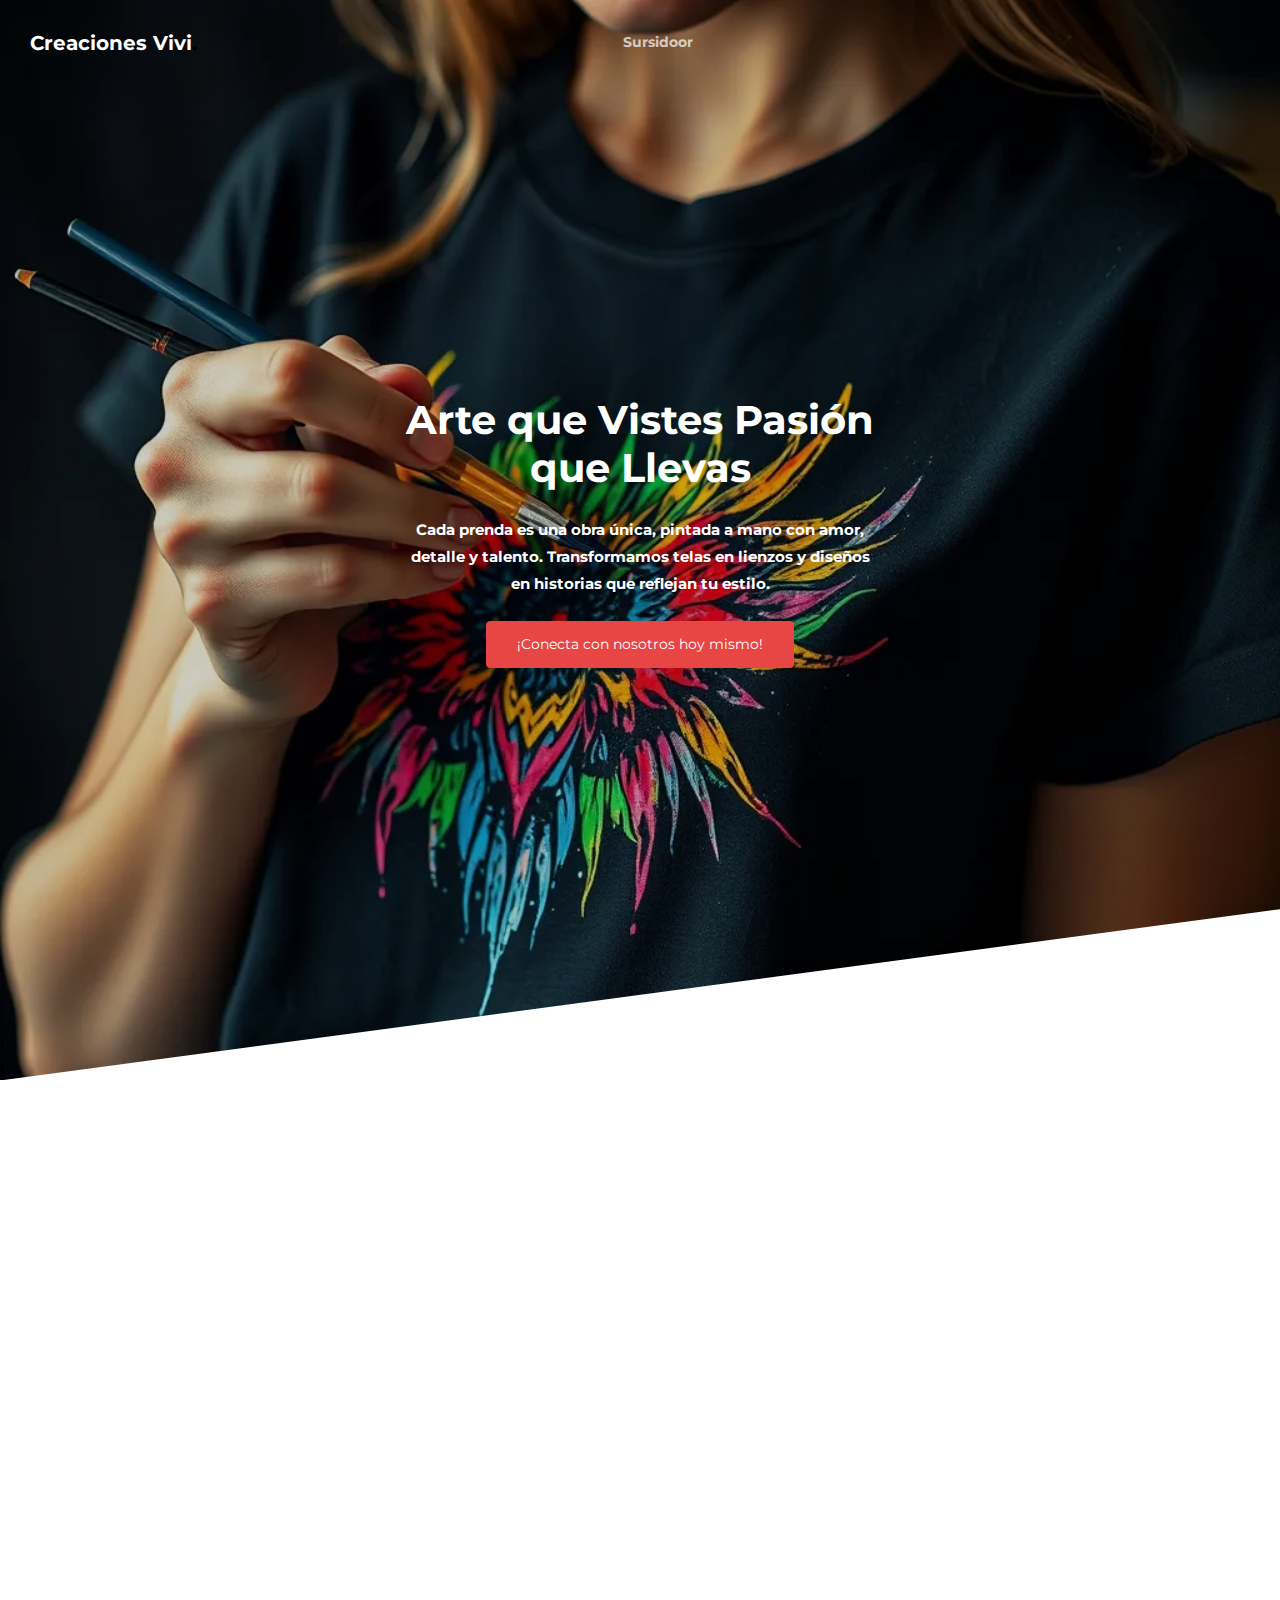
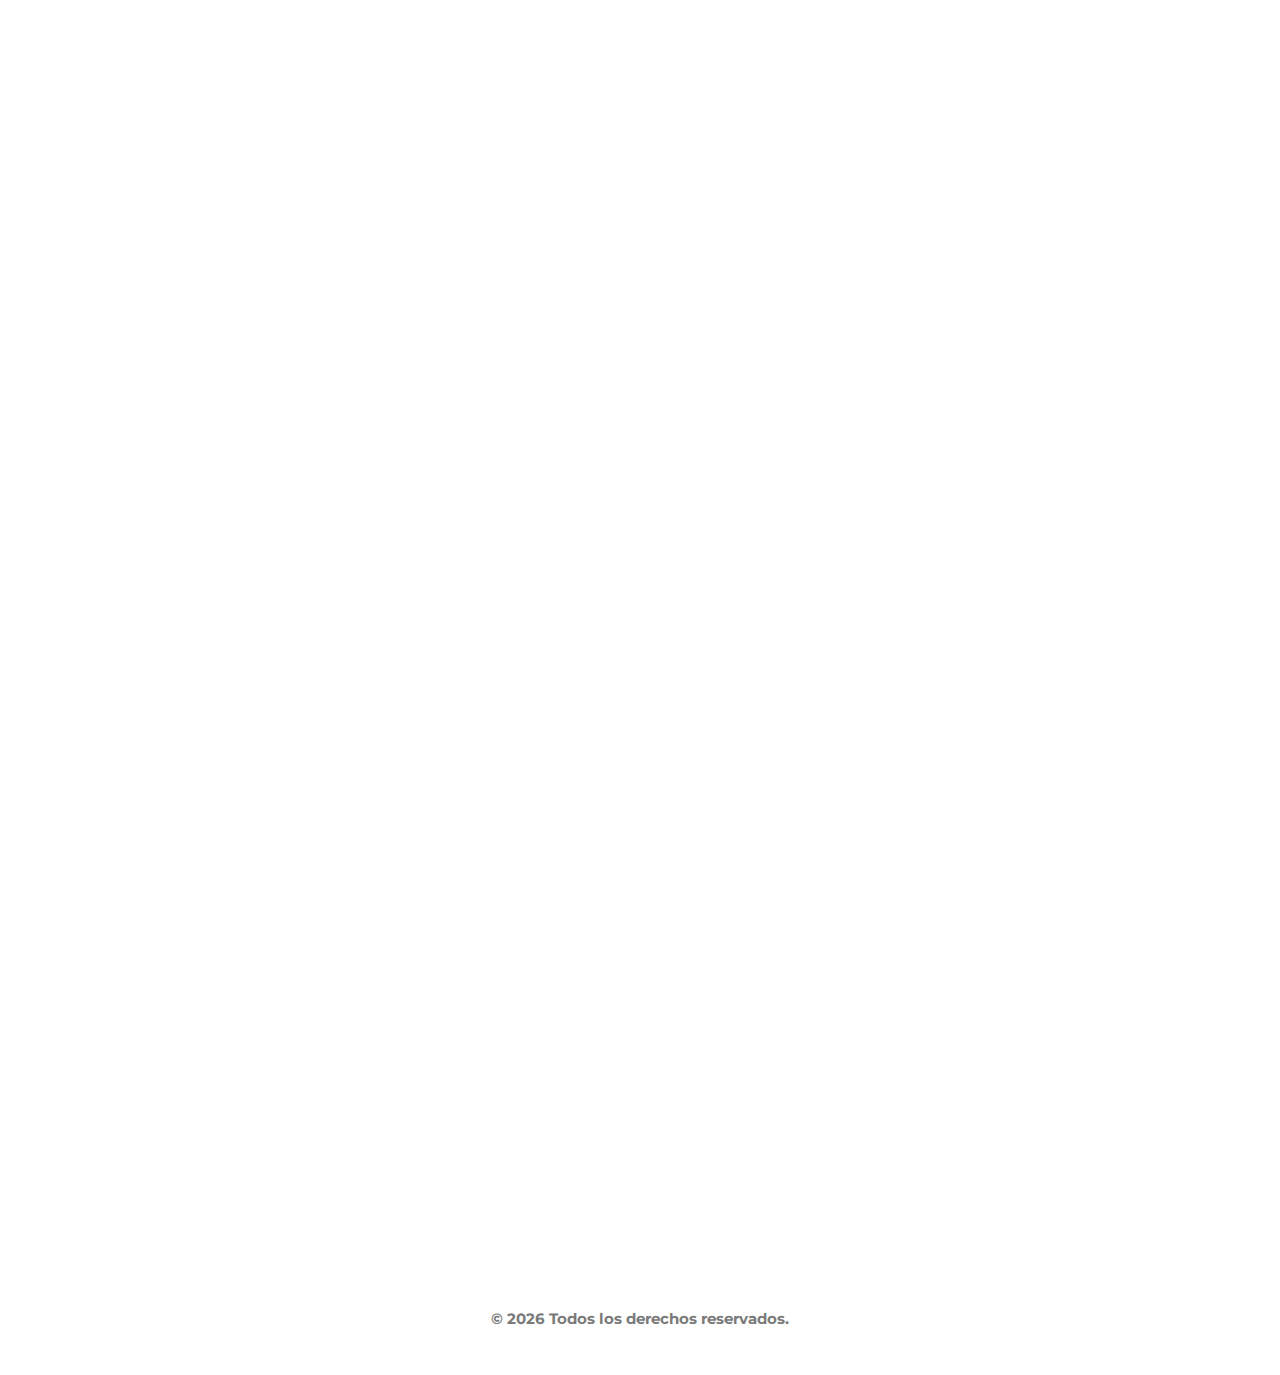
==== commit e3f26686: "NSK" ====
--- a/CreacionesVivi.html
+++ b/CreacionesVivi.html
@@ -10,7 +10,7 @@
   <meta charset="utf-8">
   <meta name="viewport" content="width=device-width, initial-scale=1, shrink-to-fit=no">
   <meta name="author" content="Untree.co">
-  <link rel="shortcut icon" href="favicon.png">
+  <link rel="shortcut icon" href="./images/images/img/tv.png">
 
   <meta name="description" content="" />
   <meta name="keywords" content="bootstrap, bootstrap4" />
@@ -28,7 +28,7 @@
   <link rel="stylesheet" href="css/aos.css">
   <link rel="stylesheet" href="css/style.css">
 
-  <title>NaturArte</title>
+  <title>Creacions Vivi</title>
 </head>
 <body>
 
@@ -47,7 +47,7 @@
 
       <nav class="site-nav">
         <div class="logo">
-          <a href="index.html" class="text-white">NaturArte<span class="text-black">.</span></a>
+          <a href="index.html" class="text-white">Creaciones Vivi<span class="text-black">.</span></a>
         </div>
         <div class="row align-items-center">
           
@@ -77,18 +77,17 @@
     </div> <!-- END container -->
 
 
-    <div class="hero-slant overlay" data-stellar-background-ratio="0.5" style="background-image: url('/images/imgNA/02-jardin-exterior.png')">
+    <div class="hero-slant overlay" data-stellar-background-ratio="0.5" style="background-image: url('/images/img-vivi/image.webp')">
 
       <div class="container">
         <div class="row align-items-center justify-content-center">
           <div class="col-lg-7 intro text-center">
-            <h1 class="text-white font-weight-bold mb-4" data-aos="fade-up" data-aos-delay="0">Transforma tu Hogar en un Oasis Verde</h1>
-            <p class="text-white mb-4" data-aos="fade-up" data-aos-delay="100">Descubre la belleza y frescura de la naturaleza en cada rincón de tu hogar. En NaturArte, ofrecemos una
-            cuidada selección de plantas de interior y exterior que darán vida a tus espacios. Déjate inspirar por nuestras
-            variedades únicas y crea un ambiente unico lleno de calma y energía.
+            <h1 class="text-white font-weight-bold mb-4" data-aos="fade-up" data-aos-delay="0">Arte que Vistes Pasión que Llevas</h1>
+            <p class="text-white mb-4" data-aos="fade-up" data-aos-delay="100">Cada prenda es una obra única, pintada a mano con amor, detalle y talento. Transformamos telas en lienzos y diseños en
+            historias que reflejan tu estilo. 
             
               </p>
-            <p data-aos="fade-up" data-aos-delay="200"><a href="./formulario.html" class="btn btn-primary">🌱¡Conecta con la naturaleza hoy mismo! 🌱</a></p>
+            <p data-aos="fade-up" data-aos-delay="200"><a href="./formulario.html" class="btn btn-primary">¡Conecta con nosotros hoy mismo!</a></p>
             
           
           </div>
@@ -108,116 +107,116 @@
         <div class="filters" data-aos="fade-up" data-aos-delay="100">
           <ul>
             <li class="active" data-filter="*">Todo</li>
-            <li data-filter=".packaging">Elegancia Serena</li>
-            <li data-filter=".mockup">Tropical Moderno</li>
-            <li data-filter=".typography">Paraíso</li>
-            <li data-filter=".photography">Oasis de Ensueño</li>
+            <li data-filter=".packaging">Esencias</li>
+            <li data-filter=".mockup">Contrastes</li>
+            <li data-filter=".typography">Fluidez</li>
+            <li data-filter=".photography">Raíces</li>
           </ul>
         </div>
 
         <div class="filters-content mb-5" data-aos="fade-up" data-aos-delay="200">
           <div class="row grid">
             <div class="isotope-card col-sm-4 all mockup">
-              <a href="/images/imgNA/07-balcon.png" data-fancybox="gal">
-                <img src="/images/imgNA/07-balcon.png" alt="Image" class="img-fluid">
-                <div class="contents">
-                  <h3>Disfruta de las vistas</h3>
-                  <div class="cat"></div>
-                </div>
-              </a>
-            </div>
-
-            <div class="isotope-card col-sm-4 all mockup">
-              <a href="/images/imgNA/08-balcon.png" data-fancybox="gal">
-                <img src="/images/imgNA/08-balcon.png" alt="Image" class="img-fluid">
-                <div class="contents">
-                  <h3>Dale un toque diferente a tu fachada</h3>
-                  <div class="cat"></div>
-                </div>
-              </a>
-            </div>
-            <div class="isotope-card col-sm-4 all mockup">
-              <a href="/images/imgNA/08-balcon.png" data-fancybox="gal">
-                <img src="/images/imgNA/04-balcon.png" alt="Image" class="img-fluid">
-                <div class="contents">
-                  <h3>NaturArte</h3>
-                  <div class="cat">Mejora tus vistas</div>
+              <a href="/images/img-vivi/1promo.jpg" data-fancybox="gal">
+                <img src="/images/img-vivi/1promo.jpg" alt="Image" class="img-fluid">
+                <div class="contents">
+                  <h3></h3>
+                  <div class="cat">Creaciones Vivi</div>
+                </div>
+              </a>
+            </div>
+
+            <div class="isotope-card col-sm-4 all mockup">
+              <a href="/images/img-vivi/1promo.jpg" data-fancybox="gal">
+                <img src="/images/img-vivi/1promo.jpg" alt="Image" class="img-fluid">
+                <div class="contents">
+                  <h3></h3>
+                  <div class="cat">Creaciones Vivi</div>
+                </div>
+              </a>
+            </div>
+            <div class="isotope-card col-sm-4 all mockup">
+              <a href="/images/img-vivi/1promo.jpg" data-fancybox="gal">
+                <img src="/images/img-vivi/1promo.jpg" alt="Image" class="img-fluid">
+                <div class="contents">
+                  <h3></h3>
+                  <div class="cat">Creaciones Vivi</div>
                 </div>
               </a>
             </div>
             <div class="isotope-card col-sm-4 all typography">
-              <a href="/images/imgNA/10-balcon.png" data-fancybox="gal">
-                <img src="/images/imgNA/09-cocina.png" alt="Image" class="img-fluid">
-                <div class="contents">
-                  <h3>House Design</h3>
-                  <div class="cat">Paraíso</div>
+              <a href="/images/img-vivi/1promo.jpg" data-fancybox="gal">
+                <img src="/images/img-vivi/1promo.jpg" alt="Image" class="img-fluid">
+                <div class="contents">
+                  <h3></h3>
+                  <div class="cat">Creaciones Vivi</div>
                 </div>
               </a>
 
             </div>                            
             <div class="isotope-card col-sm-4 all mockup">
-              <a href="/images/imgNA/01-jardin-interior.PNG" data-fancybox="gal">
-                <img src="/images/imgNA/01-jardin-interior.PNG" alt="Image" class="img-fluid">
-                <div class="contents">
-                  <h3>Vida y Armonia</h3>
-                  <div class="cat">Tropical Moderno</div>
+              <a href="/images/img-vivi/1promo.jpg" data-fancybox="gal">
+                <img src="/images/img-vivi/1promo.jpg" alt="Image" class="img-fluid">
+                <div class="contents">
+                  <h3>a</h3>
+                  <div class="cat">Creaciones Vivi</div>
                 </div>
               </a>
             </div>
             <div class="isotope-card col-sm-4 all packaging">
-              <a href="/images/imgNA/05-baño.png" data-fancybox="gal">
-                <img src="/images/imgNA/05-baño.png" alt="Image" class="img-fluid">
-                <div class="contents">
-                  <h3>Elegancia Serena</h3>
-                  <div class="cat">Vida y Armonia</div>
+              <a href="/images/img-vivi/1promo.jpg" data-fancybox="gal">
+                <img src="/images/img-vivi/1promo.jpg" alt="Image" class="img-fluid">
+                <div class="contents">
+                  <h3></h3>
+                  <div class="cat">Creaciones Vivi</div>
                 </div>
               </a>
             </div>
             <div class="isotope-card col-sm-4 all typography">
-              <a href="/images/imgNA/06-baño.png" data-fancybox="gal">
-                <img src="/images/imgNA/06-baño.png" alt="Image" class="img-fluid">
-                <div class="contents">
-                  <h3>Elegancia Serena</h3>
-                  <div class="cat">Naturaleza y Energia</div>
-                </div>
-              </a>
-            </div>
-            <div class="isotope-card col-sm-4 all photography">
-              <a href="/images/imgNA/jardin.png" data-fancybox="gal">
-                <img src="/images/imgNA/jardin.png" alt="Image" class="img-fluid">
-                <div class="contents">
-                  <h3>House Design</h3>
-                  <div class="cat">Oasis de Ensueño</div>
-                </div>
-              </a>
-            </div>
-            <div class="isotope-card col-sm-4 all photography">
-              <a href="/images/imgNA/02-jardin-exterior.png" data-fancybox="gal">
-                <img src="/images/imgNA/02-jardin-exterior.png" alt="Image" class="img-fluid">
-                <div class="contents">
-                  <h3>House Design</h3>
-                  <div class="cat">Oasis de Ensueño</div>
-                </div>
-              </a>
-
-            </div>
-
-            <div class="isotope-card col-sm-4 all photography">
-              <a href="/images/imgNA/03-jardin-exterior.png" data-fancybox="gal">
-                <img src="/images/imgNA/03-jardin-exterior.png" alt="Image" class="img-fluid">
-                <div class="contents">
-                  <h3>House Design</h3>
-                  <div class="cat">Oasis de Ensueño</div>
-                </div>
-              </a>
-
-            </div>
-            <div class="isotope-card col-sm-4 all photography">
-              <a href="/images/imgNA/10-balcon.png" data-fancybox="gal">
-                <img src="/images/imgNA/10-balcon.png" alt="Image" class="img-fluid">
-                <div class="contents">
-                  <h3>House Design</h3>
-                  <div class="cat">Oasis de Ensueño</div>
+              <a href="/images/img-vivi/1promo.jpg" data-fancybox="gal">
+                <img src="/images/img-vivi/1promo.jpg" alt="Image" class="img-fluid">
+                <div class="contents">
+                  <h3></h3>
+                  <div class="cat">Creaciones Vivi</div>
+                </div>
+              </a>
+            </div>
+            <div class="isotope-card col-sm-4 all photography">
+              <a href="/images/img-vivi/1promo.jpg" data-fancybox="gal">
+                <img src="/images/img-vivi/1promo.jpg" alt="Image" class="img-fluid">
+                <div class="contents">
+                  <h3></h3>
+                  <div class="cat">Creaciones Vivi</div>
+                </div>
+              </a>
+            </div>
+            <div class="isotope-card col-sm-4 all photography">
+              <a href="/images/img-vivi/1promo.jpg" data-fancybox="gal">
+                <img src="/images/img-vivi/1promo.jpg" alt="Image" class="img-fluid">
+                <div class="contents">
+                  <h3></h3>
+                  <div class="cat">Creaciones Vivi</div>
+                </div>
+              </a>
+
+            </div>
+
+            <div class="isotope-card col-sm-4 all photography">
+              <a href="/images/img-vivi/1promo.jpg" data-fancybox="gal">
+                <img src="/images/img-vivi/1promo.jpg" alt="Image" class="img-fluid">
+                <div class="contents">
+                  <h3></h3>
+                  <div class="cat">Creaciones Vivi</div>
+                </div>
+              </a>
+
+            </div>
+            <div class="isotope-card col-sm-4 all photography">
+              <a href="/images/img-vivi/1promo.jpg" data-fancybox="gal">
+                <img src="/images/img-vivi/1promo.jpg" alt="Image" class="img-fluid">
+                <div class="contents">
+                  <h3></h3>
+                  <div class="cat">Creaciones Vivi</div>
                 </div>
               </a>
 
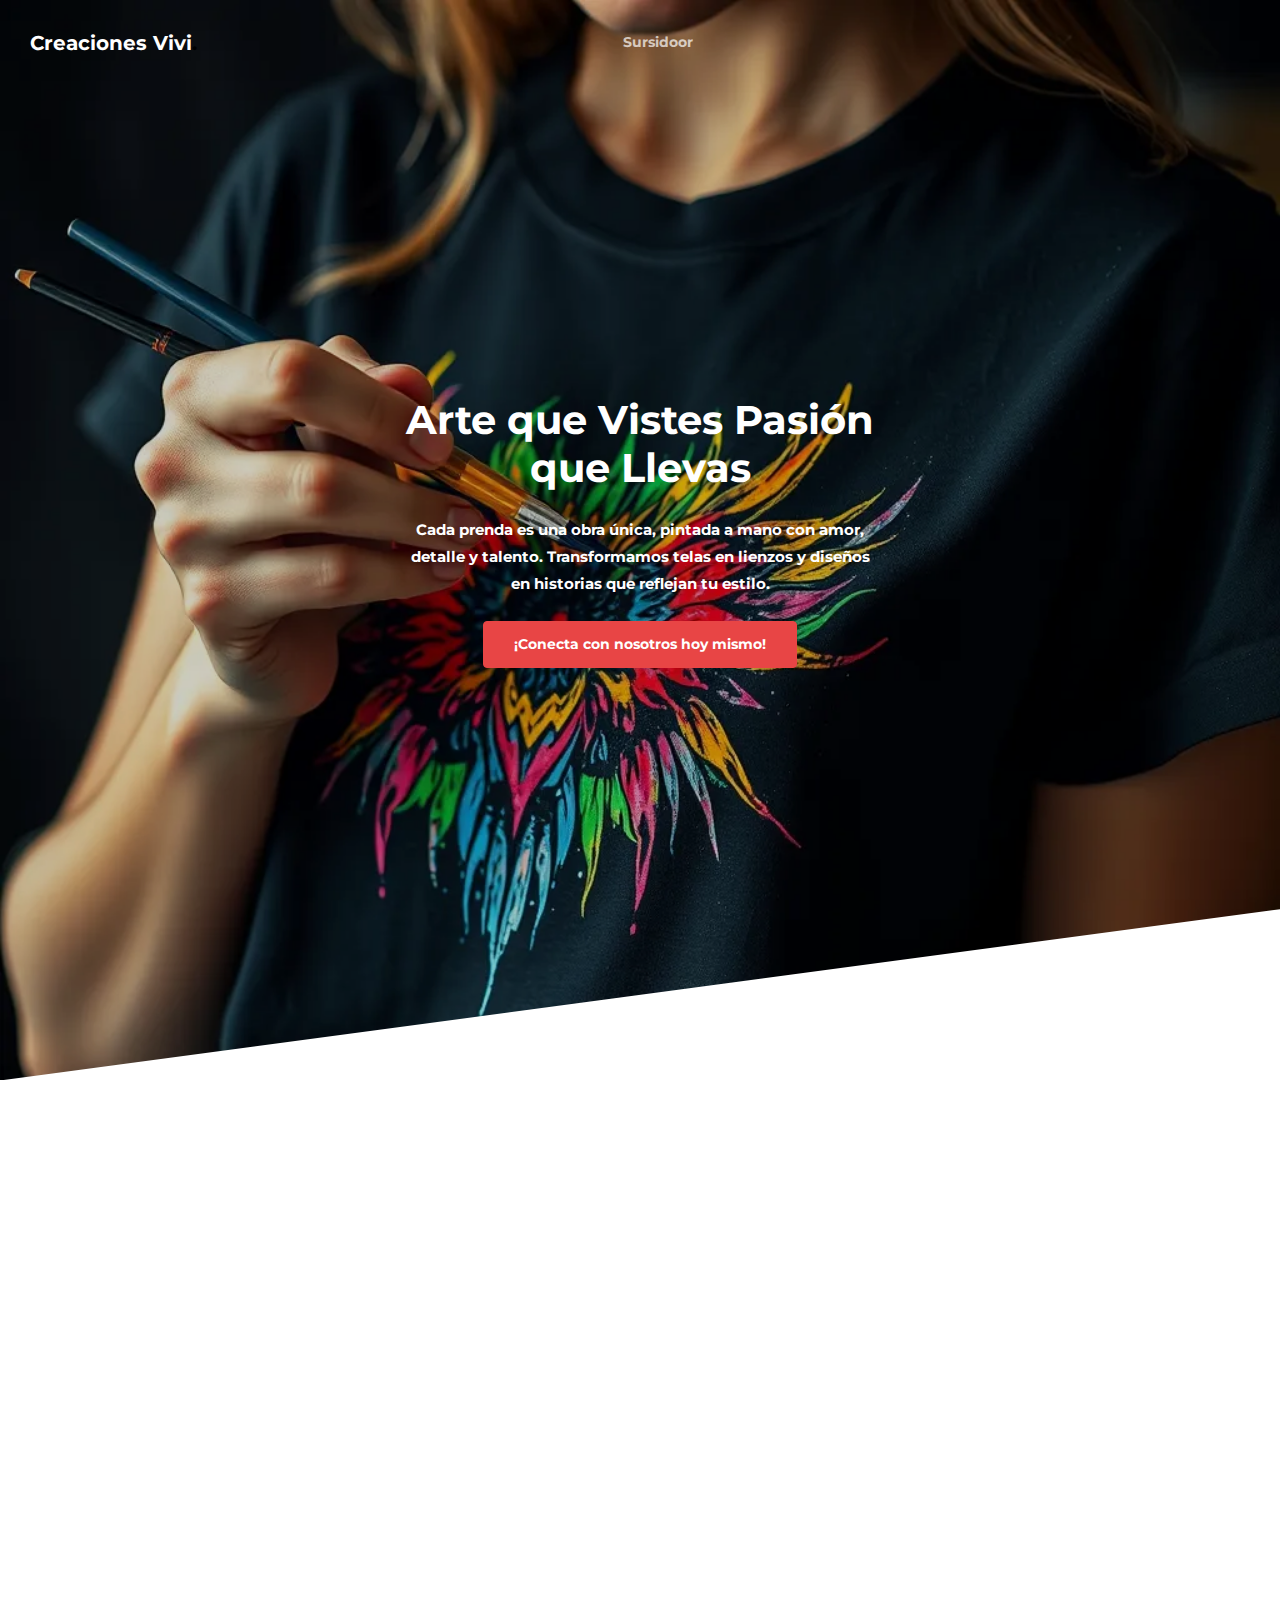
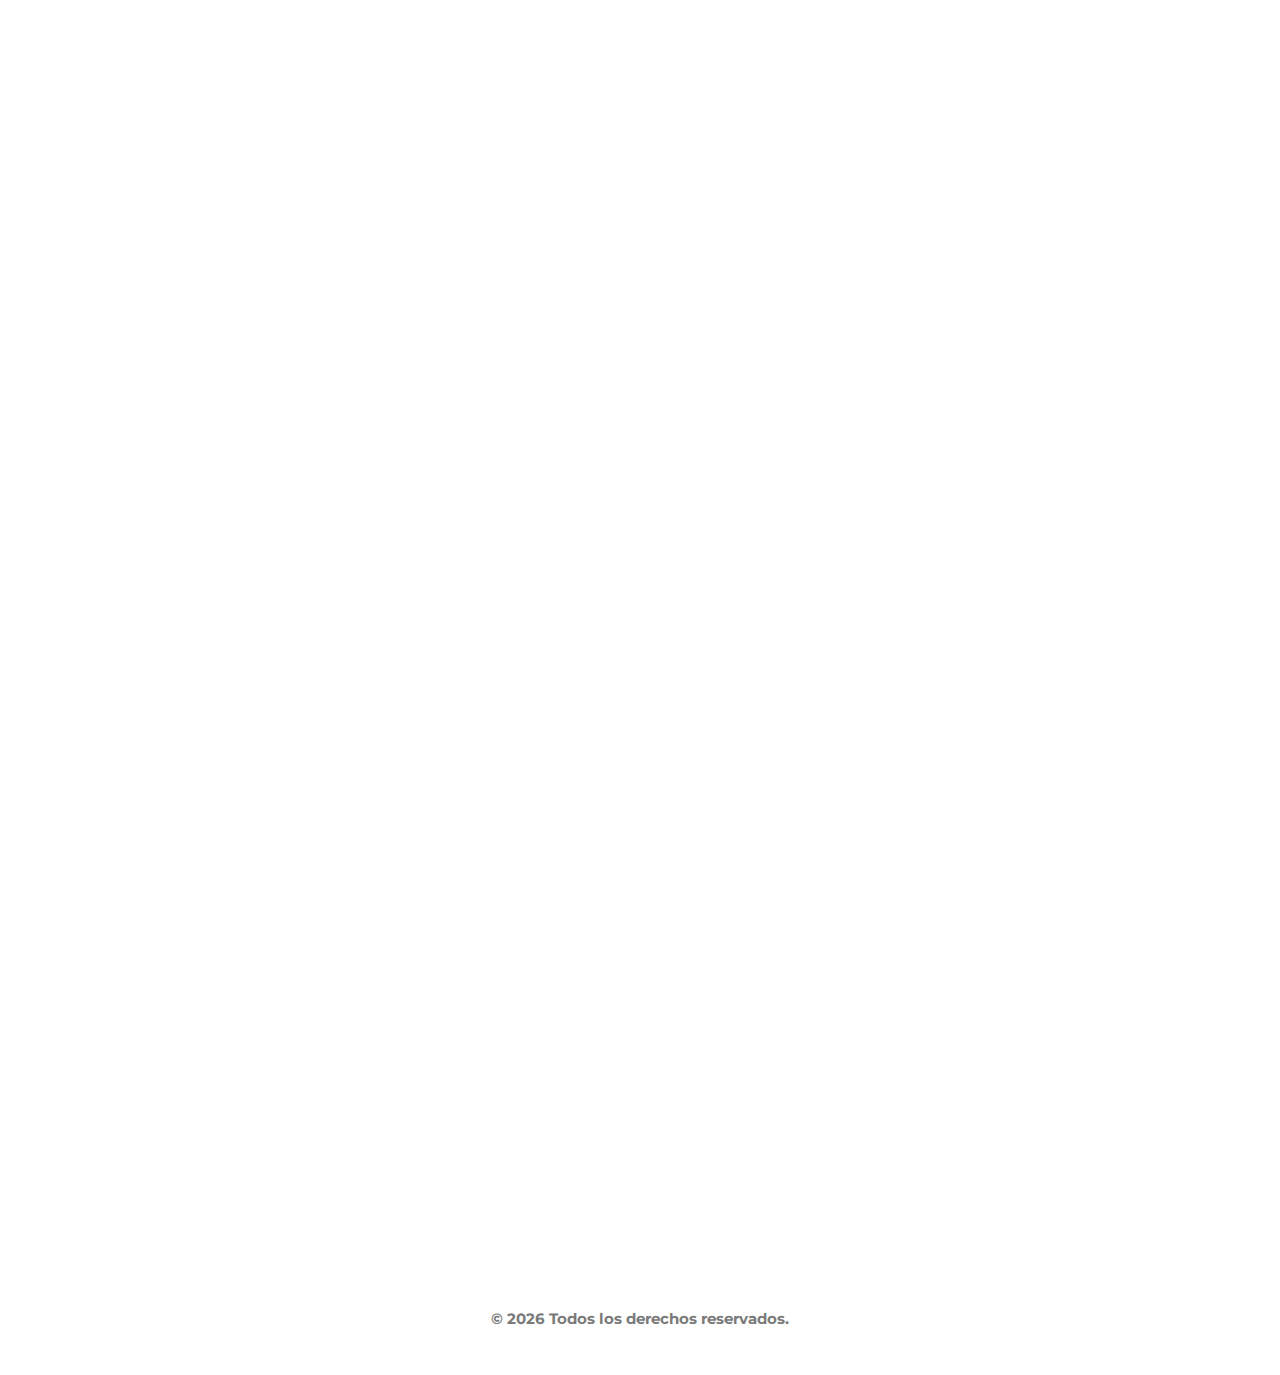
==== commit 1b3a4f95: "nsk" ====
--- a/CreacionesVivi.html
+++ b/CreacionesVivi.html
@@ -28,7 +28,7 @@
   <link rel="stylesheet" href="css/aos.css">
   <link rel="stylesheet" href="css/style.css">
 
-  <title>Creacions Vivi</title>
+  <title>Creaciones Vivi</title>
 </head>
 <body>
 
@@ -87,7 +87,7 @@
             historias que reflejan tu estilo. 
             
               </p>
-            <p data-aos="fade-up" data-aos-delay="200"><a href="./formulario.html" class="btn btn-primary">¡Conecta con nosotros hoy mismo!</a></p>
+            <p data-aos="fade-up" data-aos-delay="200"><a href="./formulario.html" class="btn btn-primary"><b>¡Conecta con nosotros hoy mismo!</a></p>
             
           
           </div>
@@ -127,17 +127,17 @@
             </div>
 
             <div class="isotope-card col-sm-4 all mockup">
-              <a href="/images/img-vivi/1promo.jpg" data-fancybox="gal">
-                <img src="/images/img-vivi/1promo.jpg" alt="Image" class="img-fluid">
-                <div class="contents">
-                  <h3></h3>
-                  <div class="cat">Creaciones Vivi</div>
-                </div>
-              </a>
-            </div>
-            <div class="isotope-card col-sm-4 all mockup">
-              <a href="/images/img-vivi/1promo.jpg" data-fancybox="gal">
-                <img src="/images/img-vivi/1promo.jpg" alt="Image" class="img-fluid">
+              <a href="/images/img-vivi/image (6).webp" data-fancybox="gal">
+                <img src="/images/img-vivi/image (6).webp" alt="Image" class="img-fluid">
+                <div class="contents">
+                  <h3></h3>
+                  <div class="cat">Creaciones Vivi</div>
+                </div>
+              </a>
+            </div>
+            <div class="isotope-card col-sm-4 all mockup">
+              <a href="/images/img-vivi/image (7).webp" data-fancybox="gal">
+                <img src="/images/img-vivi/image (7).webp" alt="Image" class="img-fluid">
                 <div class="contents">
                   <h3></h3>
                   <div class="cat">Creaciones Vivi</div>
@@ -145,8 +145,8 @@
               </a>
             </div>
             <div class="isotope-card col-sm-4 all typography">
-              <a href="/images/img-vivi/1promo.jpg" data-fancybox="gal">
-                <img src="/images/img-vivi/1promo.jpg" alt="Image" class="img-fluid">
+              <a href="/images/img-vivi/image (9).webp" data-fancybox="gal">
+                <img src="/images/img-vivi/image (9).webp" alt="Image" class="img-fluid">
                 <div class="contents">
                   <h3></h3>
                   <div class="cat">Creaciones Vivi</div>
@@ -155,8 +155,8 @@
 
             </div>                            
             <div class="isotope-card col-sm-4 all mockup">
-              <a href="/images/img-vivi/1promo.jpg" data-fancybox="gal">
-                <img src="/images/img-vivi/1promo.jpg" alt="Image" class="img-fluid">
+              <a href="/images/img-vivi/image (10).webp" data-fancybox="gal">
+                <img src="/images/img-vivi/image (10).webp" alt="Image" class="img-fluid">
                 <div class="contents">
                   <h3>a</h3>
                   <div class="cat">Creaciones Vivi</div>
@@ -164,8 +164,8 @@
               </a>
             </div>
             <div class="isotope-card col-sm-4 all packaging">
-              <a href="/images/img-vivi/1promo.jpg" data-fancybox="gal">
-                <img src="/images/img-vivi/1promo.jpg" alt="Image" class="img-fluid">
+              <a href="/images/img-vivi/image (11).webp" data-fancybox="gal">
+                <img src="/images/img-vivi/image (11).webp" alt="Image" class="img-fluid">
                 <div class="contents">
                   <h3></h3>
                   <div class="cat">Creaciones Vivi</div>
@@ -173,8 +173,8 @@
               </a>
             </div>
             <div class="isotope-card col-sm-4 all typography">
-              <a href="/images/img-vivi/1promo.jpg" data-fancybox="gal">
-                <img src="/images/img-vivi/1promo.jpg" alt="Image" class="img-fluid">
+              <a href="/images/img-vivi/image (12).webp" data-fancybox="gal">
+                <img src="/images/img-vivi/image (12).webp" alt="Image" class="img-fluid">
                 <div class="contents">
                   <h3></h3>
                   <div class="cat">Creaciones Vivi</div>
